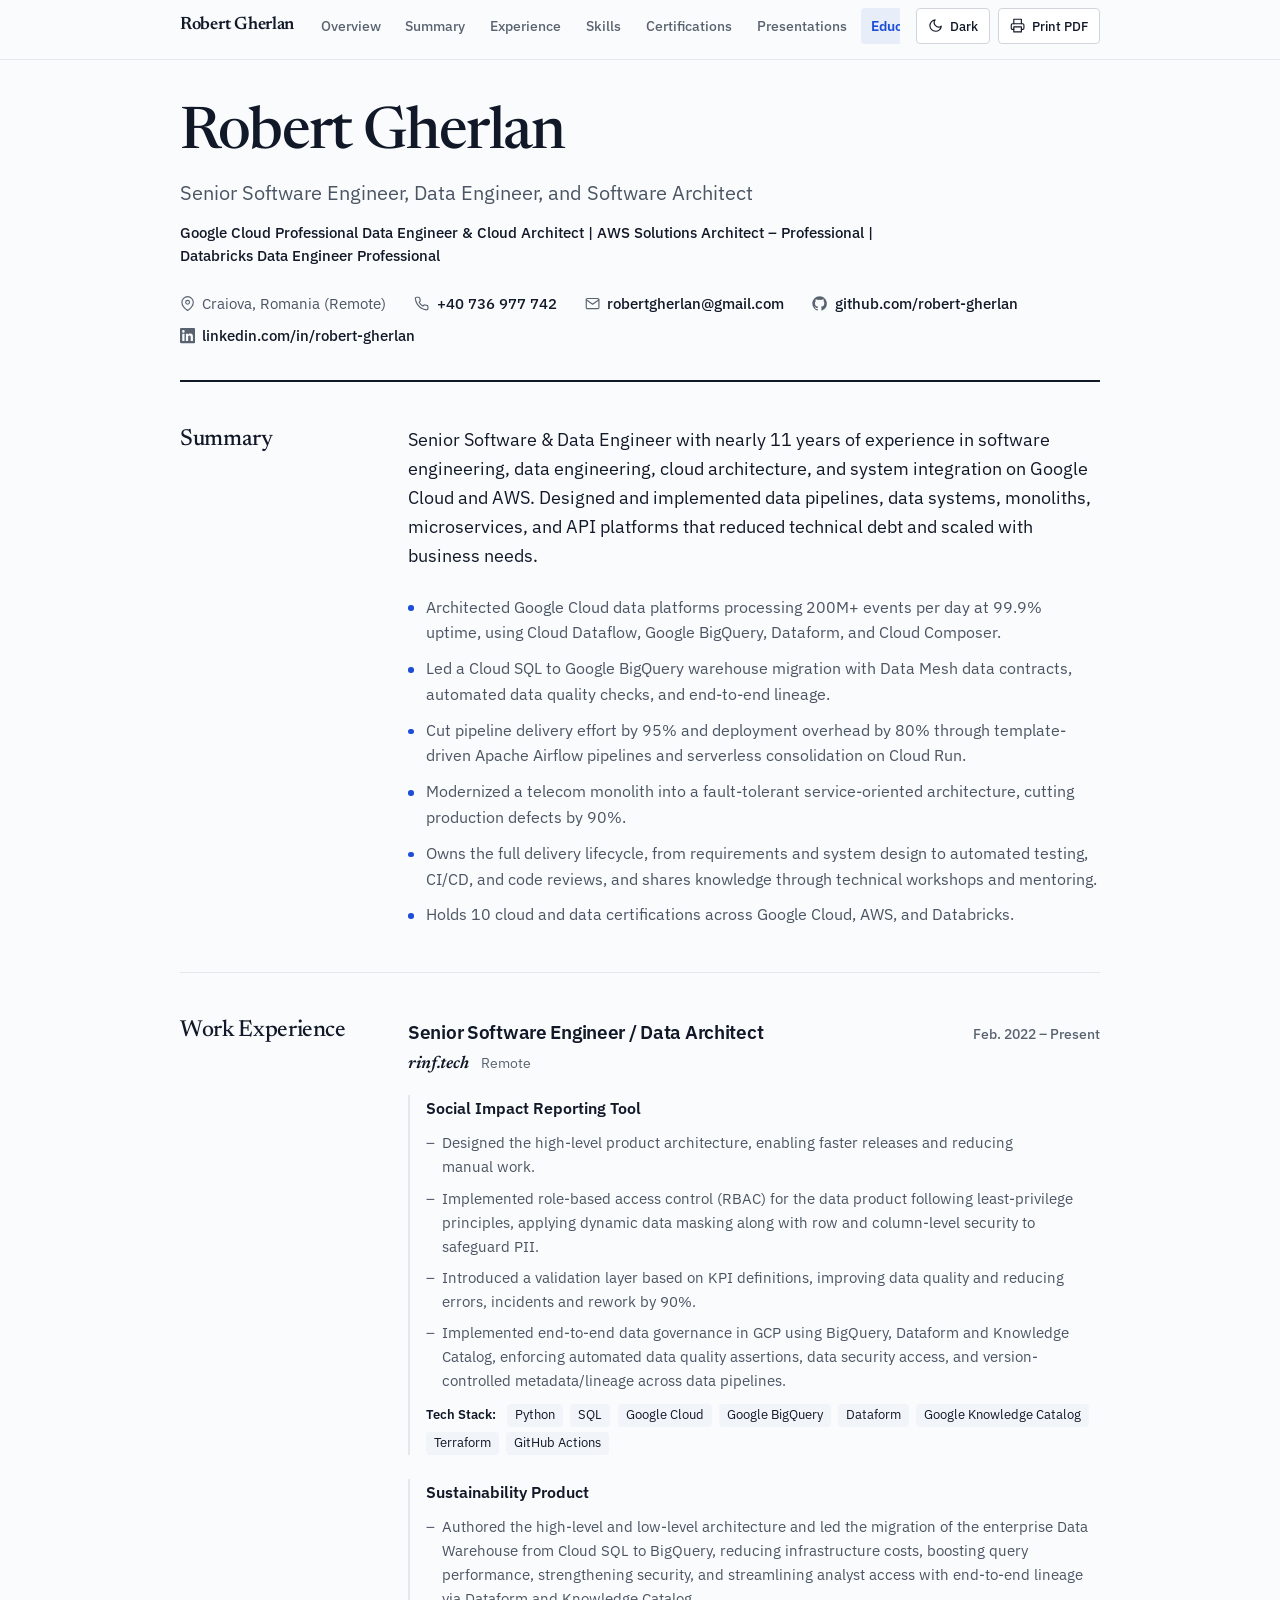
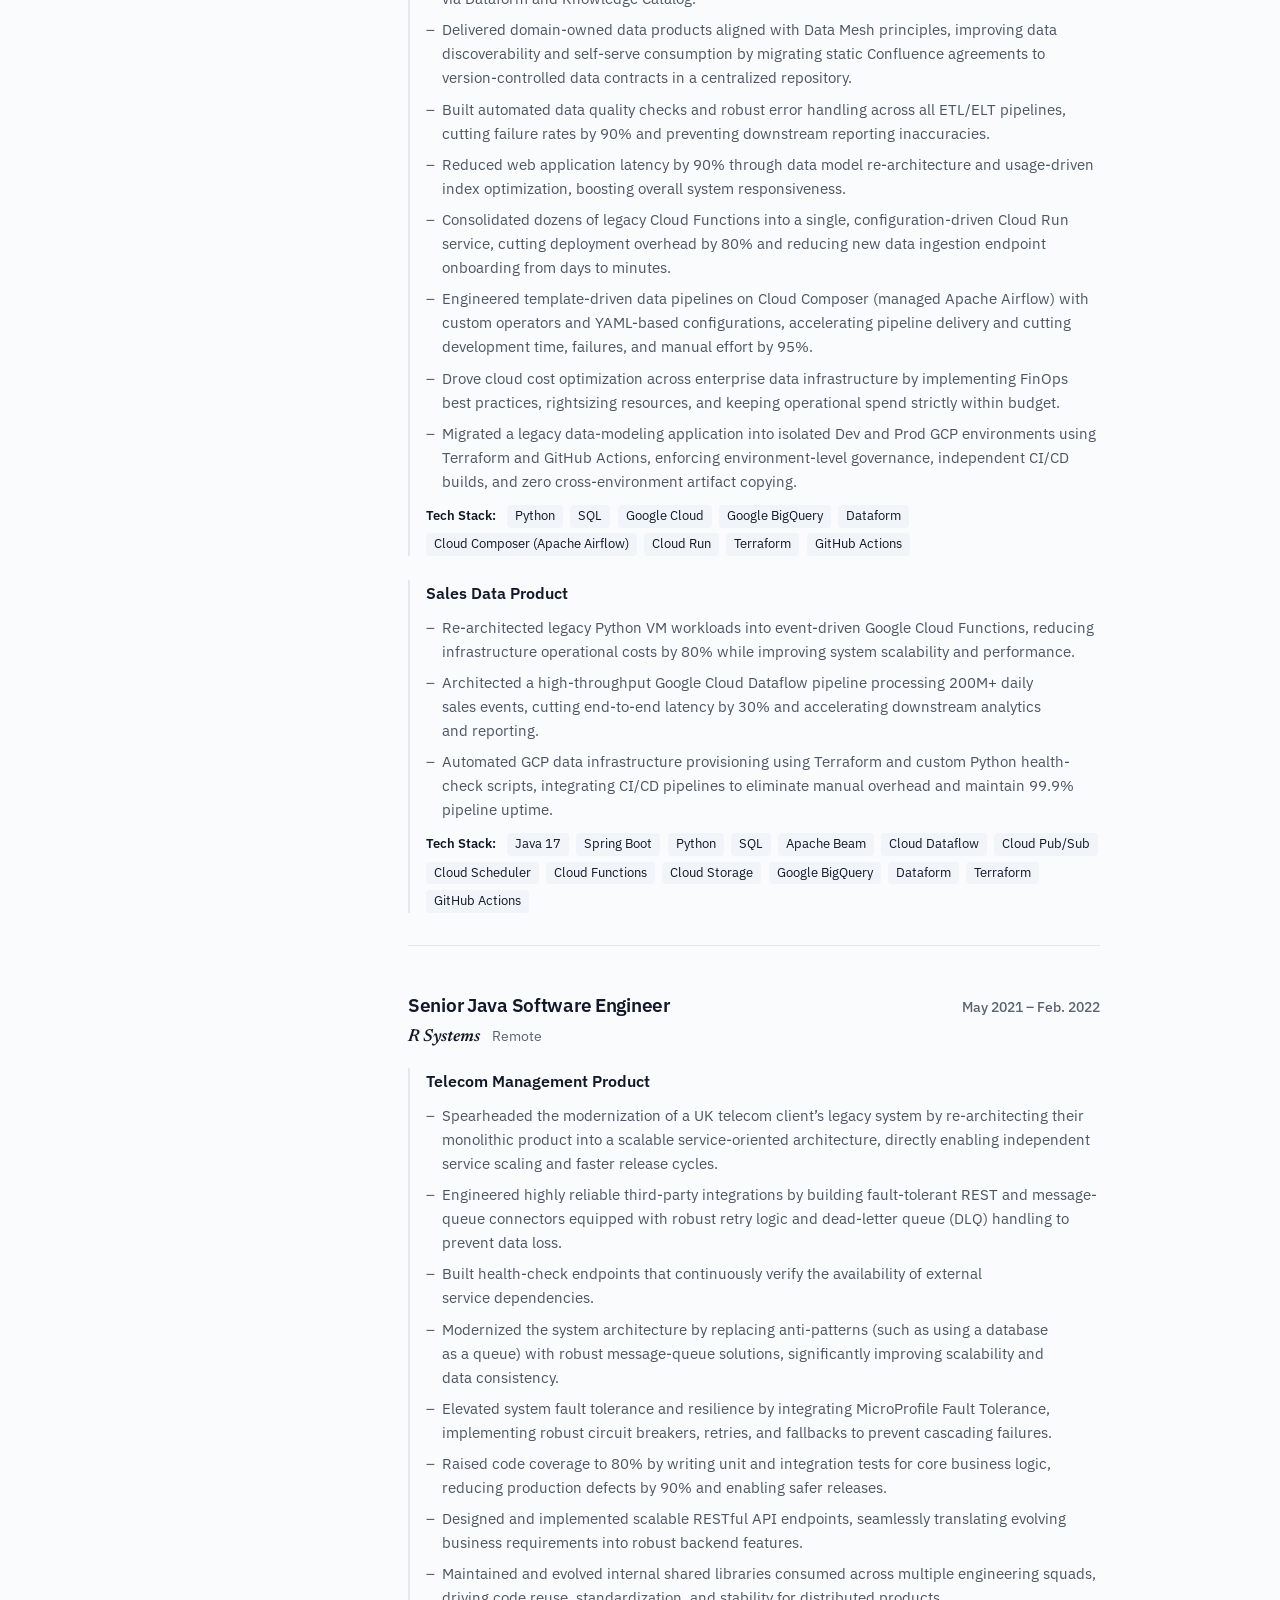
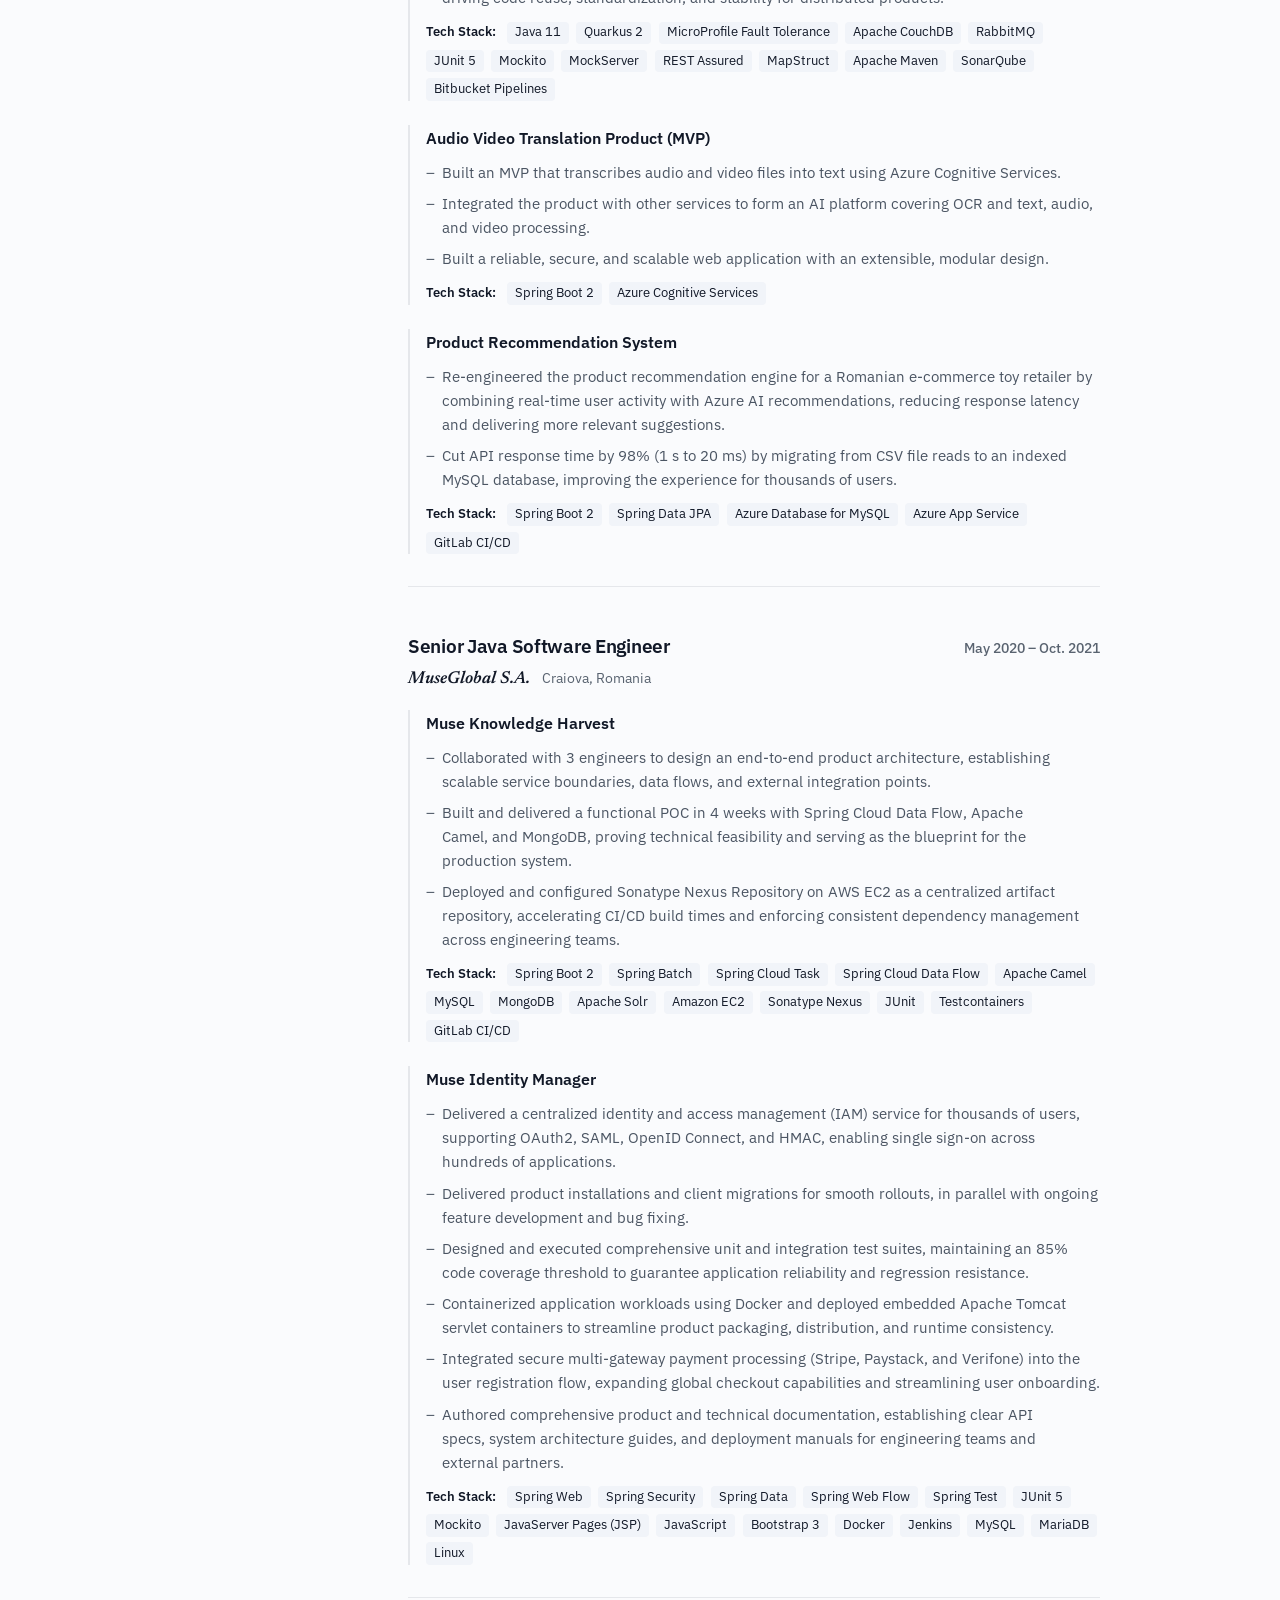
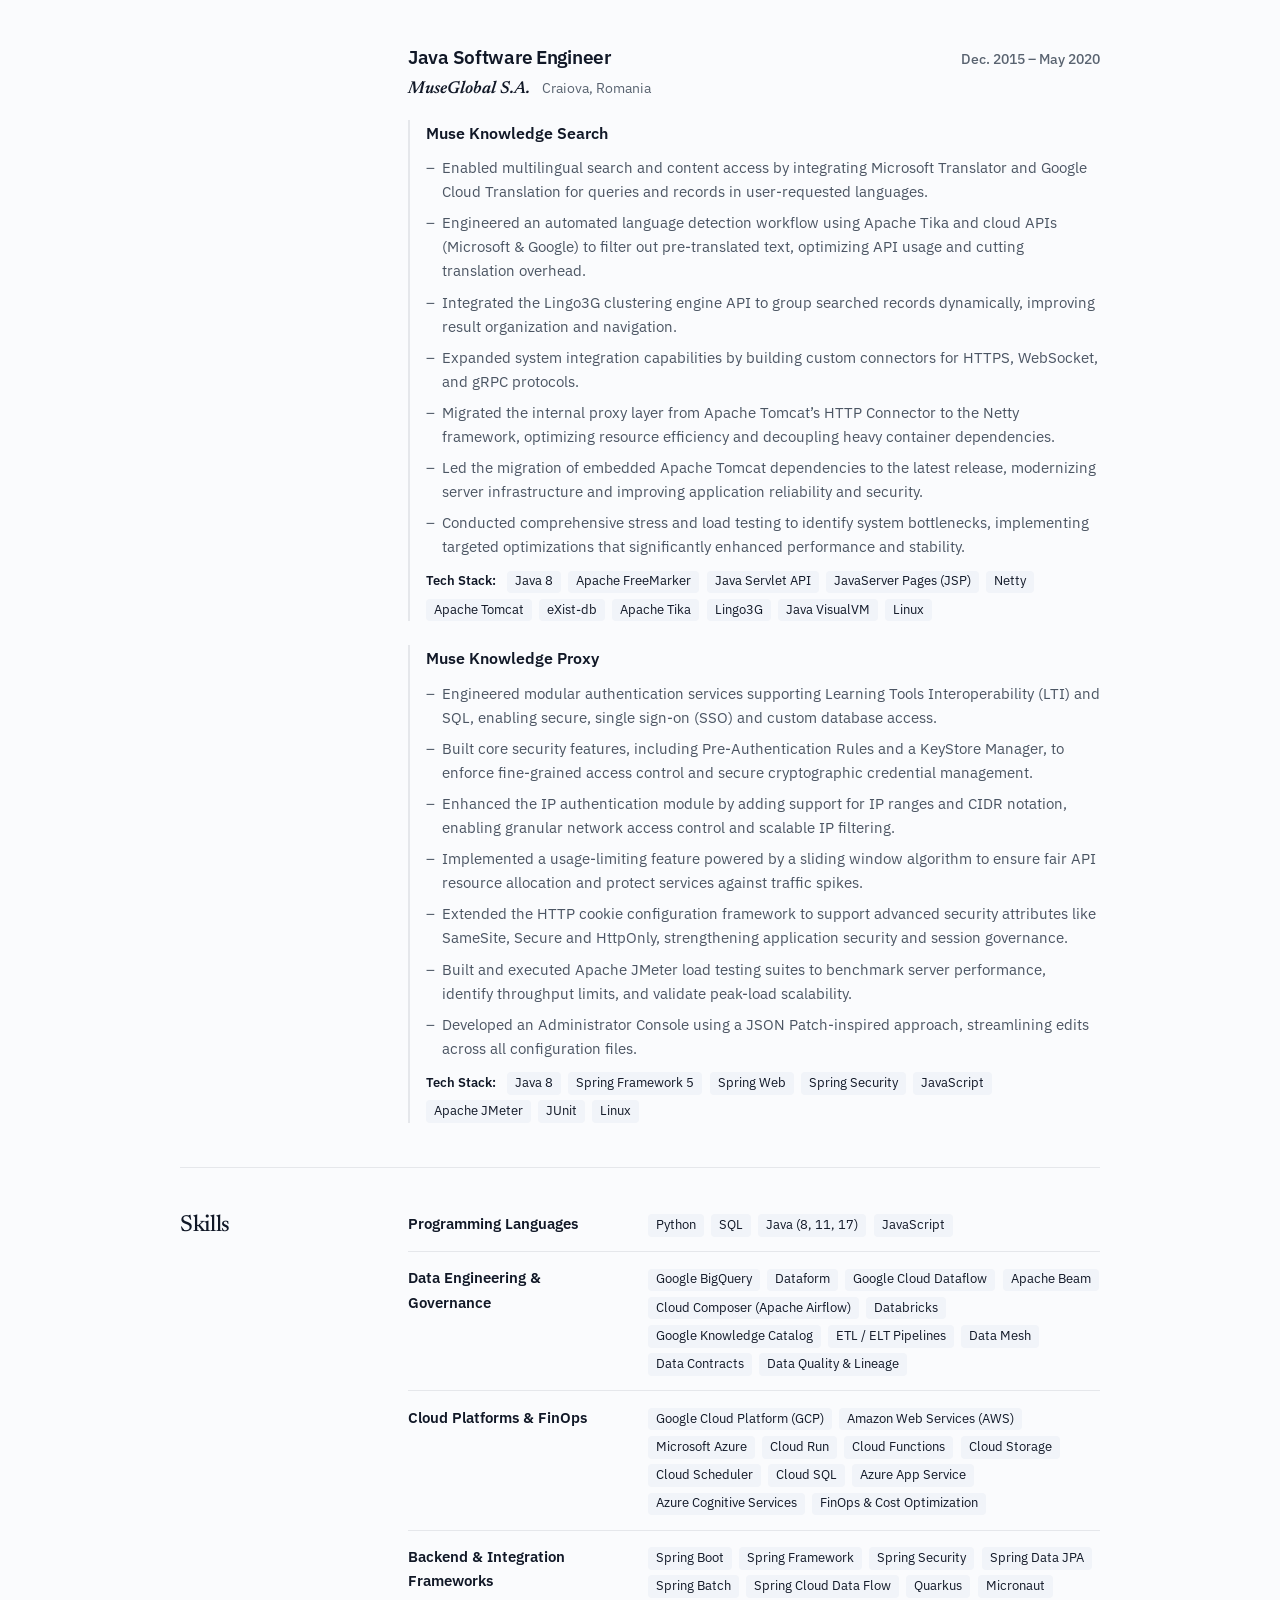
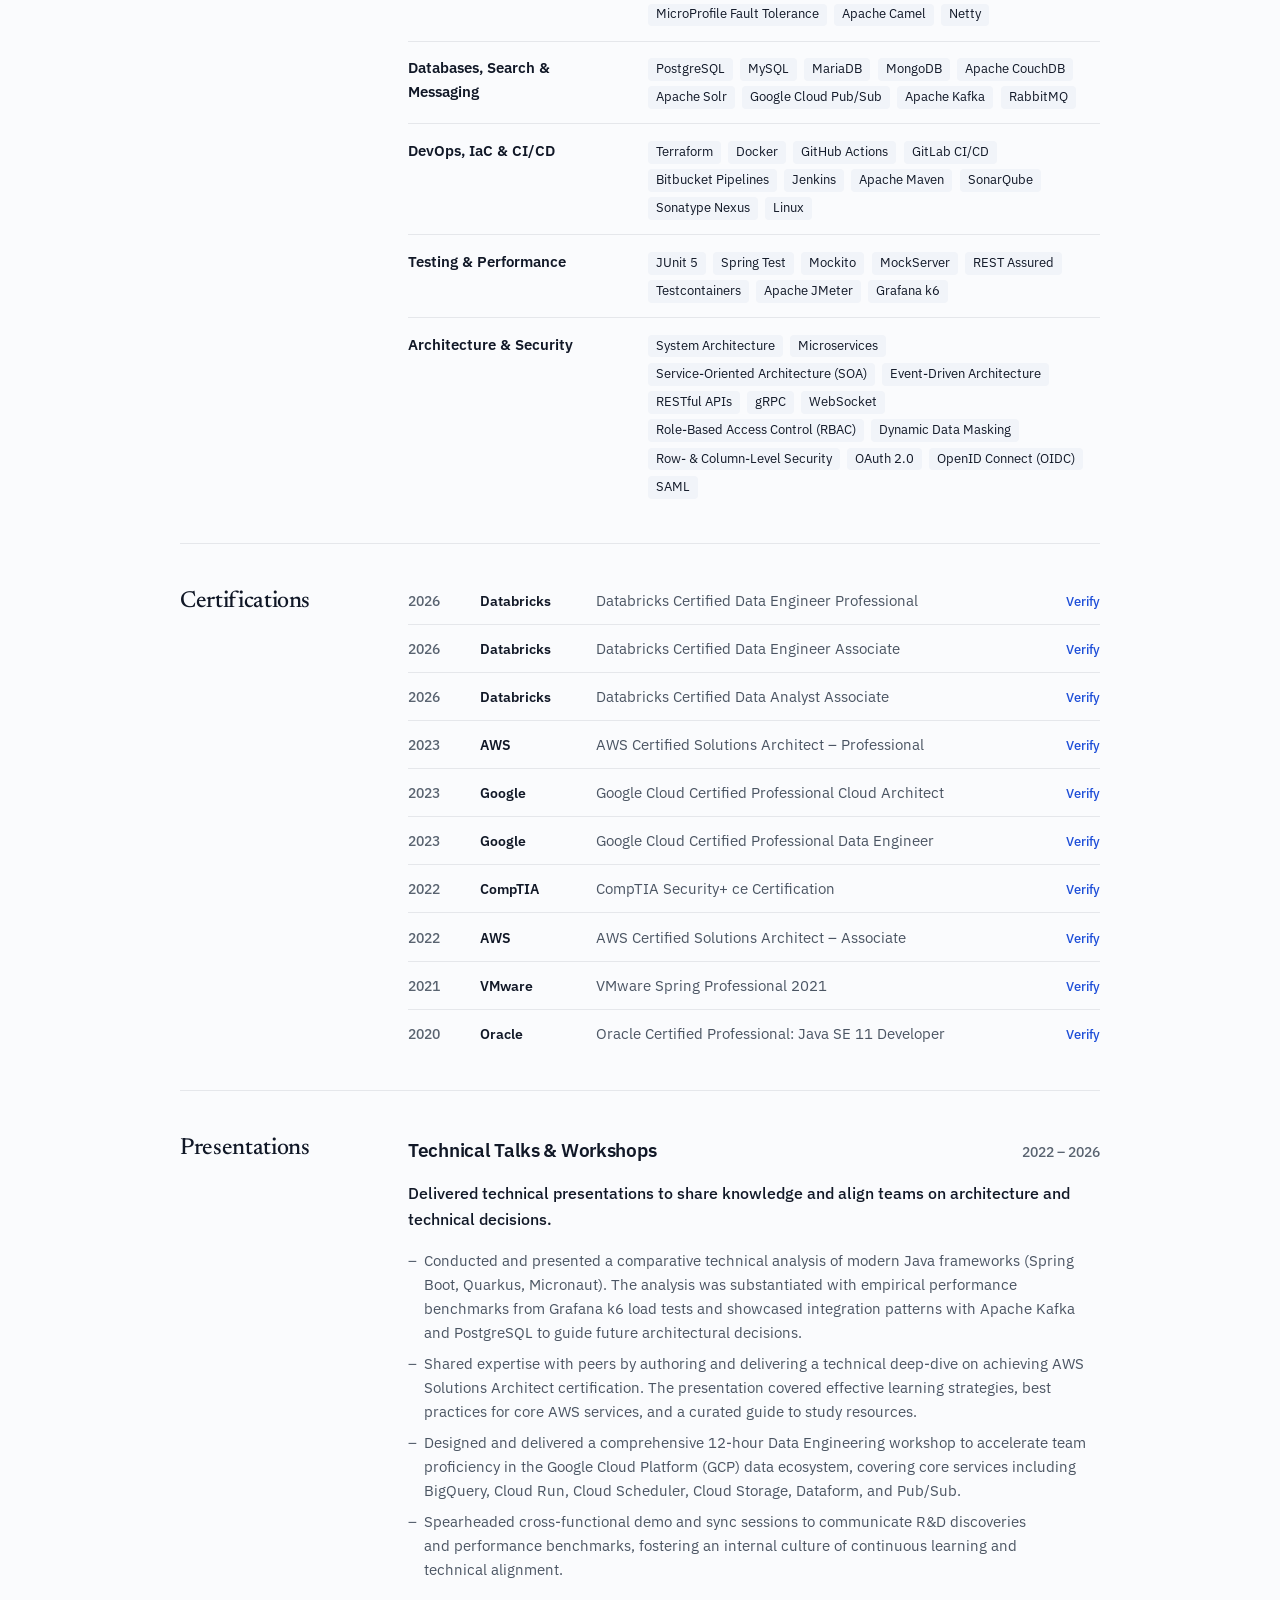
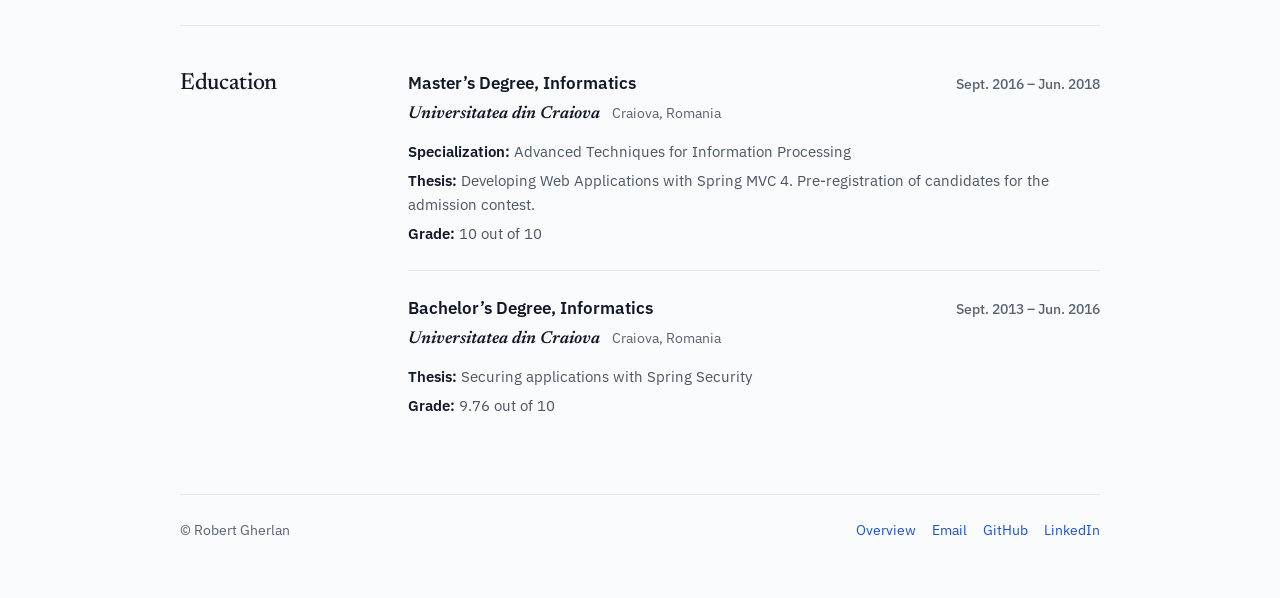
==== resume.html @ ba047307 "Improvements on the resume and added a main page." ====
<!DOCTYPE html>
<html lang="en" data-theme="light">
    <head>
        <meta charset="utf-8" />
        <meta name="viewport" content="width=device-width, initial-scale=1, viewport-fit=cover" />
        <meta
            name="description"
            content="Robert Gherlan - Senior Software Engineer, Data Engineer, and Software Architect with nearly 11 years of experience on Google Cloud Platform and AWS."
        />
        <meta name="author" content="Robert Gherlan" />
        <meta name="color-scheme" content="light dark" />
        <meta property="og:title" content="Robert Gherlan - Full Resume" />
        <meta
            property="og:description"
            content="Nearly 11 years of experience designing and building cloud-native data platforms, distributed systems, and scalable API architectures on GCP and AWS."
        />
        <meta property="og:type" content="website" />
        <title>Robert Gherlan - Resume</title>
        <link rel="icon" type="image/x-icon" href="assets/img/favicon.ico" />

        <!-- Typography: Newsreader (Editorial Display) + IBM Plex Sans (Technical Body) -->
        <link rel="preconnect" href="https://fonts.googleapis.com" />
        <link rel="preconnect" href="https://fonts.gstatic.com" crossorigin />
        <link
            href="https://fonts.googleapis.com/css2?family=IBM+Plex+Sans:ital,wght@0,400;0,500;0,600;1,400&family=Newsreader:ital,opsz,wght@0,6..72,500;0,6..72,600;1,6..72,500;1,6..72,600&display=swap"
            rel="stylesheet"
        />

        <!-- Prevent flash of incorrect theme before stylesheet paints -->
        <script>
            (function () {
                try {
                    var saved = localStorage.getItem("rg-resume-theme");
                    if (saved === "dark" || saved === "light") {
                        document.documentElement.setAttribute("data-theme", saved);
                    } else if (window.matchMedia && window.matchMedia("(prefers-color-scheme: dark)").matches) {
                        document.documentElement.setAttribute("data-theme", "dark");
                    }
                } catch (e) {}
            })();
        </script>

        <link rel="stylesheet" href="css/styles.css" />
        <script src="js/scripts.js" defer></script>
    </head>
    <body id="top">
        <a class="skip-link" href="#main-content">Skip to main content</a>

        <!-- Sticky Top Navigation -->
        <header class="site-header">
            <div class="site-header-inner">
                <a class="site-brand" href="index.html">Robert Gherlan</a>

                <nav class="site-nav" aria-label="Resume sections">
                    <a class="site-nav-link" href="index.html">Overview</a>
                    <a class="site-nav-link" href="#about" aria-current="true">Summary</a>
                    <a class="site-nav-link" href="#experience">Experience</a>
                    <a class="site-nav-link" href="#skills">Skills</a>
                    <a class="site-nav-link" href="#certifications">Certifications</a>
                    <a class="site-nav-link" href="#presentations">Presentations</a>
                    <a class="site-nav-link" href="#education">Education</a>
                </nav>

                <div class="header-controls">
                    <button
                        type="button"
                        class="control-btn theme-btn"
                        id="theme-toggle"
                        aria-pressed="false"
                        aria-label="Switch to dark theme"
                    >
                        <svg class="icon-moon" viewBox="0 0 24 24" fill="none" stroke="currentColor" stroke-width="1.8" stroke-linecap="round" stroke-linejoin="round" aria-hidden="true">
                            <path d="M21 12.79A9 9 0 1 1 11.21 3 7 7 0 0 0 21 12.79z"></path>
                        </svg>
                        <svg class="icon-sun" viewBox="0 0 24 24" fill="none" stroke="currentColor" stroke-width="1.8" stroke-linecap="round" stroke-linejoin="round" aria-hidden="true">
                            <circle cx="12" cy="12" r="5"></circle>
                            <line x1="12" y1="1" x2="12" y2="3"></line>
                            <line x1="12" y1="21" x2="12" y2="23"></line>
                            <line x1="4.22" y1="4.22" x2="5.64" y2="5.64"></line>
                            <line x1="18.36" y1="18.36" x2="19.78" y2="19.78"></line>
                            <line x1="1" y1="12" x2="3" y2="12"></line>
                            <line x1="21" y1="12" x2="23" y2="12"></line>
                            <line x1="4.22" y1="19.78" x2="5.64" y2="18.36"></line>
                            <line x1="18.36" y1="5.64" x2="19.78" y2="4.22"></line>
                        </svg>
                        <span class="control-label">Dark</span>
                    </button>

                    <button
                        type="button"
                        class="control-btn"
                        id="print-resume"
                        aria-label="Print or save resume as PDF"
                    >
                        <svg viewBox="0 0 24 24" fill="none" stroke="currentColor" stroke-width="1.8" stroke-linecap="round" stroke-linejoin="round" aria-hidden="true">
                            <polyline points="6 9 6 2 18 2 18 9"></polyline>
                            <path d="M6 18H4a2 2 0 0 1-2-2v-5a2 2 0 0 1 2-2h16a2 2 0 0 1 2 2v5a2 2 0 0 1-2 2h-2"></path>
                            <rect x="6" y="14" width="12" height="8"></rect>
                        </svg>
                        <span class="control-label">Print PDF</span>
                    </button>
                </div>
            </div>
        </header>

        <main class="resume-document" id="main-content">
            <!-- Masthead -->
            <header class="masthead">
                <h1 class="masthead-name">Robert Gherlan</h1>
                <p class="masthead-role">Senior Software Engineer, Data Engineer, and Software Architect</p>
                <p class="masthead-credentials">
                    Google Cloud Professional Data Engineer &amp; Cloud Architect | AWS Solutions Architect &ndash; Professional |
                    Databricks Data Engineer Professional
                </p>

                <ul class="contact-list" aria-label="Contact information">
                    <li class="contact-item">
                        <svg viewBox="0 0 24 24" fill="none" stroke="currentColor" stroke-width="1.8" stroke-linecap="round" stroke-linejoin="round" aria-hidden="true">
                            <path d="M21 10c0 7-9 13-9 13s-9-6-9-13a9 9 0 0 1 18 0z"></path>
                            <circle cx="12" cy="10" r="3"></circle>
                        </svg>
                        <span>Craiova, Romania (Remote)</span>
                    </li>
                    <li class="contact-item tabular">
                        <svg viewBox="0 0 24 24" fill="none" stroke="currentColor" stroke-width="1.8" stroke-linecap="round" stroke-linejoin="round" aria-hidden="true">
                            <path d="M22 16.92v3a2 2 0 0 1-2.18 2 19.79 19.79 0 0 1-8.63-3.07 19.5 19.5 0 0 1-6-6 19.79 19.79 0 0 1-3.07-8.67A2 2 0 0 1 4.11 2h3a2 2 0 0 1 2 1.72 12.84 12.84 0 0 0 .7 2.81 2 2 0 0 1-.45 2.11L8.09 9.91a16 16 0 0 0 6 6l1.27-1.27a2 2 0 0 1 2.11-.45 12.84 12.84 0 0 0 2.81.7A2 2 0 0 1 22 16.92z"></path>
                        </svg>
                        <a href="tel:+40736977742">+40 736 977 742</a>
                    </li>
                    <li class="contact-item">
                        <svg viewBox="0 0 24 24" fill="none" stroke="currentColor" stroke-width="1.8" stroke-linecap="round" stroke-linejoin="round" aria-hidden="true">
                            <path d="M4 4h16c1.1 0 2 .9 2 2v12c0 1.1-.9 2-2 2H4c-1.1 0-2-.9-2-2V6c0-1.1.9-2 2-2z"></path>
                            <polyline points="22,6 12,13 2,6"></polyline>
                        </svg>
                        <a href="mailto:robertgherlan@gmail.com">robertgherlan@gmail.com</a>
                    </li>
                    <li class="contact-item">
                        <svg viewBox="0 0 24 24" fill="currentColor" aria-hidden="true">
                            <path d="M12 .5C5.65.5.5 5.65.5 12c0 5.09 3.29 9.4 7.86 10.92.58.1.79-.25.79-.56 0-.28-.01-1.02-.02-2-3.2.7-3.88-1.54-3.88-1.54-.52-1.33-1.28-1.68-1.28-1.68-1.05-.71.08-.7.08-.7 1.16.08 1.77 1.19 1.77 1.19 1.03 1.76 2.7 1.25 3.36.96.1-.75.4-1.25.73-1.54-2.55-.29-5.24-1.28-5.24-5.68 0-1.26.45-2.28 1.19-3.09-.12-.29-.52-1.46.11-3.05 0 0 .97-.31 3.18 1.18a11.07 11.07 0 0 1 5.8 0c2.2-1.49 3.17-1.18 3.17-1.18.63 1.59.23 2.76.12 3.05.74.81 1.18 1.83 1.18 3.09 0 4.41-2.69 5.38-5.26 5.67.41.36.78 1.06.78 2.14 0 1.55-.01 2.79-.01 3.17 0 .31.21.67.8.56A11.51 11.51 0 0 0 23.5 12C23.5 5.65 18.35.5 12 .5z"></path>
                        </svg>
                        <a href="https://github.com/robert-gherlan" target="_blank" rel="noopener noreferrer">github.com/robert-gherlan</a>
                    </li>
                    <li class="contact-item">
                        <svg viewBox="0 0 24 24" fill="currentColor" aria-hidden="true">
                            <path d="M20.45 20.45h-3.56v-5.57c0-1.33-.03-3.04-1.85-3.04-1.85 0-2.14 1.45-2.14 2.94v5.67H9.34V9h3.41v1.56h.05c.48-.9 1.64-1.85 3.37-1.85 3.6 0 4.27 2.37 4.27 5.46v6.28zM5.34 7.43a2.06 2.06 0 1 1 0-4.12 2.06 2.06 0 0 1 0 4.12zM7.12 20.45H3.56V9h3.56v11.45zM22.23 0H1.77C.79 0 0 .77 0 1.72v20.56C0 23.23.79 24 1.77 24h20.46c.98 0 1.77-.77 1.77-1.72V1.72C24 .77 23.21 0 22.23 0z"></path>
                        </svg>
                        <a href="https://www.linkedin.com/in/robert-gherlan" target="_blank" rel="noopener noreferrer">linkedin.com/in/robert-gherlan</a>
                    </li>
                </ul>
            </header>

            <!-- Summary -->
            <section class="resume-section" id="about" aria-labelledby="heading-about">
                <div class="section-heading-col">
                    <h2 class="section-heading" id="heading-about">Summary</h2>
                </div>

                <div class="section-content-col">
                    <p class="summary-lead">
                        Senior Software &amp; Data Engineer with nearly 11&nbsp;years of experience in software engineering, data engineering,
                        cloud architecture, and system integration on Google Cloud and AWS. Designed and implemented data pipelines,
                        data systems, monoliths, microservices, and API platforms that reduced technical debt and scaled with business needs.
                    </p>

                    <ul class="editorial-list">
                        <li>
                            Architected Google Cloud data platforms processing 200M+&nbsp;events per day at 99.9% uptime, using
                            Cloud Dataflow, Google BigQuery, Dataform, and Cloud Composer.
                        </li>
                        <li>
                            Led a Cloud SQL to Google BigQuery warehouse migration with Data Mesh data contracts, automated data quality
                            checks, and end-to-end lineage.
                        </li>
                        <li>
                            Cut pipeline delivery effort by 95% and deployment overhead by 80% through template-driven Apache Airflow
                            pipelines and serverless consolidation on Cloud Run.
                        </li>
                        <li>
                            Modernized a telecom monolith into a fault-tolerant service-oriented architecture, cutting production
                            defects by 90%.
                        </li>
                        <li>
                            Owns the full delivery lifecycle, from requirements and system design to automated testing, CI/CD, and
                            code reviews, and shares knowledge through technical workshops and mentoring.
                        </li>
                        <li>
                            Holds 10 cloud and data certifications across Google Cloud, AWS, and Databricks.
                        </li>
                    </ul>
                </div>
            </section>

            <!-- Work Experience -->
            <section class="resume-section" id="experience" aria-labelledby="heading-experience">
                <div class="section-heading-col">
                    <h2 class="section-heading" id="heading-experience">Work Experience</h2>
                </div>

                <div class="section-content-col">
                    <div class="experience-list">
                        <!-- rinf.tech -->
                        <article class="role-entry">
                            <div class="role-header">
                                <div>
                                    <h3 class="role-title">Senior Software Engineer / Data Architect</h3>
                                    <div class="role-org">
                                        <span class="role-company">rinf.tech</span>
                                        <span class="role-location">Remote</span>
                                    </div>
                                </div>
                                <div class="role-dates">Feb. 2022 &ndash; Present</div>
                            </div>

                            <div class="project-group">
                                <div class="project-item">
                                    <h4 class="project-title">Social Impact Reporting Tool</h4>
                                    <ul class="project-bullets">
                                        <li>Designed the high-level product architecture, enabling faster releases and reducing manual work.</li>
                                        <li>
                                            Implemented role-based access control (RBAC) for the data product following least-privilege principles,
                                            applying dynamic data masking along with row and column-level security to safeguard PII.
                                        </li>
                                        <li>
                                            Introduced a validation layer based on KPI definitions, improving data quality and reducing errors,
                                            incidents and rework by 90%.
                                        </li>
                                        <li>
                                            Implemented end-to-end data governance in GCP using BigQuery, Dataform and Knowledge Catalog,
                                            enforcing automated data quality assertions, data security access, and version-controlled
                                            metadata/lineage across data pipelines.
                                        </li>
                                    </ul>
                                    <div class="tech-line">
                                        <span class="tech-line-label">Tech Stack:</span>
                                        <span class="tech-tag">Python</span>
                                        <span class="tech-tag">SQL</span>
                                        <span class="tech-tag">Google Cloud</span>
                                        <span class="tech-tag">Google BigQuery</span>
                                        <span class="tech-tag">Dataform</span>
                                        <span class="tech-tag">Google Knowledge Catalog</span>
                                        <span class="tech-tag">Terraform</span>
                                        <span class="tech-tag">GitHub Actions</span>
                                    </div>
                                </div>

                                <div class="project-item">
                                    <h4 class="project-title">Sustainability Product</h4>
                                    <ul class="project-bullets">
                                        <li>
                                            Authored the high-level and low-level architecture and led the migration of the enterprise Data
                                            Warehouse from Cloud SQL to BigQuery, reducing infrastructure costs, boosting query performance,
                                            strengthening security, and streamlining analyst access with end-to-end lineage via Dataform and
                                            Knowledge Catalog.
                                        </li>
                                        <li>
                                            Delivered domain-owned data products aligned with Data Mesh principles, improving data discoverability
                                            and self-serve consumption by migrating static Confluence agreements to version-controlled data
                                            contracts in a centralized repository.
                                        </li>
                                        <li>
                                            Built automated data quality checks and robust error handling across all ETL/ELT pipelines, cutting
                                            failure rates by 90% and preventing downstream reporting inaccuracies.
                                        </li>
                                        <li>
                                            Reduced web application latency by 90% through data model re-architecture and usage-driven index
                                            optimization, boosting overall system responsiveness.
                                        </li>
                                        <li>
                                            Consolidated dozens of legacy Cloud Functions into a single, configuration-driven Cloud Run service,
                                            cutting deployment overhead by 80% and reducing new data ingestion endpoint onboarding from days to
                                            minutes.
                                        </li>
                                        <li>
                                            Engineered template-driven data pipelines on Cloud Composer (managed Apache Airflow) with custom
                                            operators and YAML-based configurations, accelerating pipeline delivery and cutting development time,
                                            failures, and manual effort by 95%.
                                        </li>
                                        <li>
                                            Drove cloud cost optimization across enterprise data infrastructure by implementing FinOps best
                                            practices, rightsizing resources, and keeping operational spend strictly within budget.
                                        </li>
                                        <li>
                                            Migrated a legacy data-modeling application into isolated Dev and Prod GCP environments using
                                            Terraform and GitHub Actions, enforcing environment-level governance, independent CI/CD builds, and
                                            zero cross-environment artifact copying.
                                        </li>
                                    </ul>
                                    <div class="tech-line">
                                        <span class="tech-line-label">Tech Stack:</span>
                                        <span class="tech-tag">Python</span>
                                        <span class="tech-tag">SQL</span>
                                        <span class="tech-tag">Google Cloud</span>
                                        <span class="tech-tag">Google BigQuery</span>
                                        <span class="tech-tag">Dataform</span>
                                        <span class="tech-tag">Cloud Composer (Apache Airflow)</span>
                                        <span class="tech-tag">Cloud Run</span>
                                        <span class="tech-tag">Terraform</span>
                                        <span class="tech-tag">GitHub Actions</span>
                                    </div>
                                </div>

                                <div class="project-item">
                                    <h4 class="project-title">Sales Data Product</h4>
                                    <ul class="project-bullets">
                                        <li>
                                            Re-architected legacy Python VM workloads into event-driven Google Cloud Functions, reducing
                                            infrastructure operational costs by 80% while improving system scalability and performance.
                                        </li>
                                        <li>
                                            Architected a high-throughput Google Cloud Dataflow pipeline processing 200M+ daily sales events,
                                            cutting end-to-end latency by 30% and accelerating downstream analytics and reporting.
                                        </li>
                                        <li>
                                            Automated GCP data infrastructure provisioning using Terraform and custom Python health-check scripts,
                                            integrating CI/CD pipelines to eliminate manual overhead and maintain 99.9% pipeline uptime.
                                        </li>
                                    </ul>
                                    <div class="tech-line">
                                        <span class="tech-line-label">Tech Stack:</span>
                                        <span class="tech-tag">Java&nbsp;17</span>
                                        <span class="tech-tag">Spring Boot</span>
                                        <span class="tech-tag">Python</span>
                                        <span class="tech-tag">SQL</span>
                                        <span class="tech-tag">Apache Beam</span>
                                        <span class="tech-tag">Cloud Dataflow</span>
                                        <span class="tech-tag">Cloud Pub/Sub</span>
                                        <span class="tech-tag">Cloud Scheduler</span>
                                        <span class="tech-tag">Cloud Functions</span>
                                        <span class="tech-tag">Cloud Storage</span>
                                        <span class="tech-tag">Google BigQuery</span>
                                        <span class="tech-tag">Dataform</span>
                                        <span class="tech-tag">Terraform</span>
                                        <span class="tech-tag">GitHub Actions</span>
                                    </div>
                                </div>
                            </div>
                        </article>

                        <!-- R Systems -->
                        <article class="role-entry">
                            <div class="role-header">
                                <div>
                                    <h3 class="role-title">Senior Java Software Engineer</h3>
                                    <div class="role-org">
                                        <span class="role-company">R Systems</span>
                                        <span class="role-location">Remote</span>
                                    </div>
                                </div>
                                <div class="role-dates">May 2021 &ndash; Feb. 2022</div>
                            </div>

                            <div class="project-group">
                                <div class="project-item">
                                    <h4 class="project-title">Telecom Management Product</h4>
                                    <ul class="project-bullets">
                                        <li>
                                            Spearheaded the modernization of a UK telecom client&rsquo;s legacy system by re-architecting their
                                            monolithic product into a scalable service-oriented architecture, directly enabling independent
                                            service scaling and faster release cycles.
                                        </li>
                                        <li>
                                            Engineered highly reliable third-party integrations by building fault-tolerant REST and message-queue
                                            connectors equipped with robust retry logic and dead-letter queue (DLQ) handling to prevent data loss.
                                        </li>
                                        <li>Built health-check endpoints that continuously verify the availability of external service dependencies.</li>
                                        <li>
                                            Modernized the system architecture by replacing anti-patterns (such as using a database as a queue)
                                            with robust message-queue solutions, significantly improving scalability and data consistency.
                                        </li>
                                        <li>
                                            Elevated system fault tolerance and resilience by integrating MicroProfile Fault Tolerance,
                                            implementing robust circuit breakers, retries, and fallbacks to prevent cascading failures.
                                        </li>
                                        <li>
                                            Raised code coverage to 80% by writing unit and integration tests for core business logic, reducing
                                            production defects by 90% and enabling safer releases.
                                        </li>
                                        <li>
                                            Designed and implemented scalable RESTful API endpoints, seamlessly translating evolving business
                                            requirements into robust backend features.
                                        </li>
                                        <li>
                                            Maintained and evolved internal shared libraries consumed across multiple engineering squads, driving
                                            code reuse, standardization, and stability for distributed products.
                                        </li>
                                    </ul>
                                    <div class="tech-line">
                                        <span class="tech-line-label">Tech Stack:</span>
                                        <span class="tech-tag">Java&nbsp;11</span>
                                        <span class="tech-tag">Quarkus&nbsp;2</span>
                                        <span class="tech-tag">MicroProfile Fault Tolerance</span>
                                        <span class="tech-tag">Apache CouchDB</span>
                                        <span class="tech-tag">RabbitMQ</span>
                                        <span class="tech-tag">JUnit&nbsp;5</span>
                                        <span class="tech-tag">Mockito</span>
                                        <span class="tech-tag">MockServer</span>
                                        <span class="tech-tag">REST Assured</span>
                                        <span class="tech-tag">MapStruct</span>
                                        <span class="tech-tag">Apache Maven</span>
                                        <span class="tech-tag">SonarQube</span>
                                        <span class="tech-tag">Bitbucket Pipelines</span>
                                    </div>
                                </div>

                                <div class="project-item">
                                    <h4 class="project-title">Audio Video Translation Product (MVP)</h4>
                                    <ul class="project-bullets">
                                        <li>Built an MVP that transcribes audio and video files into text using Azure Cognitive Services.</li>
                                        <li>
                                            Integrated the product with other services to form an AI platform covering OCR and text, audio, and
                                            video processing.
                                        </li>
                                        <li>Built a reliable, secure, and scalable web application with an extensible, modular design.</li>
                                    </ul>
                                    <div class="tech-line">
                                        <span class="tech-line-label">Tech Stack:</span>
                                        <span class="tech-tag">Spring Boot&nbsp;2</span>
                                        <span class="tech-tag">Azure Cognitive Services</span>
                                    </div>
                                </div>

                                <div class="project-item">
                                    <h4 class="project-title">Product Recommendation System</h4>
                                    <ul class="project-bullets">
                                        <li>
                                            Re-engineered the product recommendation engine for a Romanian e-commerce toy retailer by combining
                                            real-time user activity with Azure AI recommendations, reducing response latency and delivering more
                                            relevant suggestions.
                                        </li>
                                        <li>
                                            Cut API response time by 98% (1&nbsp;s to 20&nbsp;ms) by migrating from CSV file reads to an indexed
                                            MySQL database, improving the experience for thousands of users.
                                        </li>
                                    </ul>
                                    <div class="tech-line">
                                        <span class="tech-line-label">Tech Stack:</span>
                                        <span class="tech-tag">Spring Boot&nbsp;2</span>
                                        <span class="tech-tag">Spring Data JPA</span>
                                        <span class="tech-tag">Azure Database for MySQL</span>
                                        <span class="tech-tag">Azure App Service</span>
                                        <span class="tech-tag">GitLab CI/CD</span>
                                    </div>
                                </div>
                            </div>
                        </article>

                        <!-- MuseGlobal S.A - Senior -->
                        <article class="role-entry">
                            <div class="role-header">
                                <div>
                                    <h3 class="role-title">Senior Java Software Engineer</h3>
                                    <div class="role-org">
                                        <span class="role-company">MuseGlobal S.A.</span>
                                        <span class="role-location">Craiova, Romania</span>
                                    </div>
                                </div>
                                <div class="role-dates">May 2020 &ndash; Oct. 2021</div>
                            </div>

                            <div class="project-group">
                                <div class="project-item">
                                    <h4 class="project-title">Muse Knowledge Harvest</h4>
                                    <ul class="project-bullets">
                                        <li>
                                            Collaborated with 3&nbsp;engineers to design an end-to-end product architecture, establishing scalable
                                            service boundaries, data flows, and external integration points.
                                        </li>
                                        <li>
                                            Built and delivered a functional POC in 4&nbsp;weeks with Spring Cloud Data Flow, Apache Camel, and
                                            MongoDB, proving technical feasibility and serving as the blueprint for the production system.
                                        </li>
                                        <li>
                                            Deployed and configured Sonatype Nexus Repository on AWS EC2 as a centralized artifact repository,
                                            accelerating CI/CD build times and enforcing consistent dependency management across engineering teams.
                                        </li>
                                    </ul>
                                    <div class="tech-line">
                                        <span class="tech-line-label">Tech Stack:</span>
                                        <span class="tech-tag">Spring Boot&nbsp;2</span>
                                        <span class="tech-tag">Spring Batch</span>
                                        <span class="tech-tag">Spring Cloud Task</span>
                                        <span class="tech-tag">Spring Cloud Data Flow</span>
                                        <span class="tech-tag">Apache Camel</span>
                                        <span class="tech-tag">MySQL</span>
                                        <span class="tech-tag">MongoDB</span>
                                        <span class="tech-tag">Apache Solr</span>
                                        <span class="tech-tag">Amazon EC2</span>
                                        <span class="tech-tag">Sonatype Nexus</span>
                                        <span class="tech-tag">JUnit</span>
                                        <span class="tech-tag">Testcontainers</span>
                                        <span class="tech-tag">GitLab CI/CD</span>
                                    </div>
                                </div>

                                <div class="project-item">
                                    <h4 class="project-title">Muse Identity Manager</h4>
                                    <ul class="project-bullets">
                                        <li>
                                            Delivered a centralized identity and access management (IAM) service for thousands of users, supporting
                                            OAuth2, SAML, OpenID Connect, and HMAC, enabling single sign-on across hundreds of applications.
                                        </li>
                                        <li>
                                            Delivered product installations and client migrations for smooth rollouts, in parallel with ongoing
                                            feature development and bug fixing.
                                        </li>
                                        <li>
                                            Designed and executed comprehensive unit and integration test suites, maintaining an 85% code coverage
                                            threshold to guarantee application reliability and regression resistance.
                                        </li>
                                        <li>
                                            Containerized application workloads using Docker and deployed embedded Apache Tomcat servlet containers
                                            to streamline product packaging, distribution, and runtime consistency.
                                        </li>
                                        <li>
                                            Integrated secure multi-gateway payment processing (Stripe, Paystack, and Verifone) into the user
                                            registration flow, expanding global checkout capabilities and streamlining user onboarding.
                                        </li>
                                        <li>
                                            Authored comprehensive product and technical documentation, establishing clear API specs, system
                                            architecture guides, and deployment manuals for engineering teams and external partners.
                                        </li>
                                    </ul>
                                    <div class="tech-line">
                                        <span class="tech-line-label">Tech Stack:</span>
                                        <span class="tech-tag">Spring Web</span>
                                        <span class="tech-tag">Spring Security</span>
                                        <span class="tech-tag">Spring Data</span>
                                        <span class="tech-tag">Spring Web Flow</span>
                                        <span class="tech-tag">Spring Test</span>
                                        <span class="tech-tag">JUnit&nbsp;5</span>
                                        <span class="tech-tag">Mockito</span>
                                        <span class="tech-tag">JavaServer Pages (JSP)</span>
                                        <span class="tech-tag">JavaScript</span>
                                        <span class="tech-tag">Bootstrap&nbsp;3</span>
                                        <span class="tech-tag">Docker</span>
                                        <span class="tech-tag">Jenkins</span>
                                        <span class="tech-tag">MySQL</span>
                                        <span class="tech-tag">MariaDB</span>
                                        <span class="tech-tag">Linux</span>
                                    </div>
                                </div>
                            </div>
                        </article>

                        <!-- MuseGlobal S.A - Java Software Engineer -->
                        <article class="role-entry">
                            <div class="role-header">
                                <div>
                                    <h3 class="role-title">Java Software Engineer</h3>
                                    <div class="role-org">
                                        <span class="role-company">MuseGlobal S.A.</span>
                                        <span class="role-location">Craiova, Romania</span>
                                    </div>
                                </div>
                                <div class="role-dates">Dec. 2015 &ndash; May 2020</div>
                            </div>

                            <div class="project-group">
                                <div class="project-item">
                                    <h4 class="project-title">Muse Knowledge Search</h4>
                                    <ul class="project-bullets">
                                        <li>
                                            Enabled multilingual search and content access by integrating Microsoft Translator and Google Cloud
                                            Translation for queries and records in user-requested languages.
                                        </li>
                                        <li>
                                            Engineered an automated language detection workflow using Apache Tika and cloud APIs (Microsoft &amp;
                                            Google) to filter out pre-translated text, optimizing API usage and cutting translation overhead.
                                        </li>
                                        <li>
                                            Integrated the Lingo3G clustering engine API to group searched records dynamically, improving result
                                            organization and navigation.
                                        </li>
                                        <li>
                                            Expanded system integration capabilities by building custom connectors for HTTPS, WebSocket, and gRPC
                                            protocols.
                                        </li>
                                        <li>
                                            Migrated the internal proxy layer from Apache Tomcat&rsquo;s HTTP Connector to the Netty framework,
                                            optimizing resource efficiency and decoupling heavy container dependencies.
                                        </li>
                                        <li>
                                            Led the migration of embedded Apache Tomcat dependencies to the latest release, modernizing server
                                            infrastructure and improving application reliability and security.
                                        </li>
                                        <li>
                                            Conducted comprehensive stress and load testing to identify system bottlenecks, implementing targeted
                                            optimizations that significantly enhanced performance and stability.
                                        </li>
                                    </ul>
                                    <div class="tech-line">
                                        <span class="tech-line-label">Tech Stack:</span>
                                        <span class="tech-tag">Java&nbsp;8</span>
                                        <span class="tech-tag">Apache FreeMarker</span>
                                        <span class="tech-tag">Java Servlet API</span>
                                        <span class="tech-tag">JavaServer Pages (JSP)</span>
                                        <span class="tech-tag">Netty</span>
                                        <span class="tech-tag">Apache Tomcat</span>
                                        <span class="tech-tag">eXist-db</span>
                                        <span class="tech-tag">Apache Tika</span>
                                        <span class="tech-tag">Lingo3G</span>
                                        <span class="tech-tag">Java VisualVM</span>
                                        <span class="tech-tag">Linux</span>
                                    </div>
                                </div>

                                <div class="project-item">
                                    <h4 class="project-title">Muse Knowledge Proxy</h4>
                                    <ul class="project-bullets">
                                        <li>
                                            Engineered modular authentication services supporting Learning Tools Interoperability (LTI) and SQL,
                                            enabling secure, single sign-on (SSO) and custom database access.
                                        </li>
                                        <li>
                                            Built core security features, including Pre-Authentication Rules and a KeyStore Manager, to
                                            enforce fine-grained access control and secure cryptographic credential management.
                                        </li>
                                        <li>
                                            Enhanced the IP authentication module by adding support for IP ranges and CIDR notation, enabling
                                            granular network access control and scalable IP filtering.
                                        </li>
                                        <li>
                                            Implemented a usage-limiting feature powered by a sliding window algorithm to ensure fair API resource
                                            allocation and protect services against traffic spikes.
                                        </li>
                                        <li>
                                            Extended the HTTP cookie configuration framework to support advanced security attributes like SameSite,
                                            Secure and HttpOnly, strengthening application security and session governance.
                                        </li>
                                        <li>
                                            Built and executed Apache JMeter load testing suites to benchmark server performance, identify
                                            throughput limits, and validate peak-load scalability.
                                        </li>
                                        <li>
                                            Developed an Administrator Console using a JSON Patch-inspired approach, streamlining edits
                                            across all configuration files.
                                        </li>
                                    </ul>
                                    <div class="tech-line">
                                        <span class="tech-line-label">Tech Stack:</span>
                                        <span class="tech-tag">Java&nbsp;8</span>
                                        <span class="tech-tag">Spring Framework&nbsp;5</span>
                                        <span class="tech-tag">Spring Web</span>
                                        <span class="tech-tag">Spring Security</span>
                                        <span class="tech-tag">JavaScript</span>
                                        <span class="tech-tag">Apache JMeter</span>
                                        <span class="tech-tag">JUnit</span>
                                        <span class="tech-tag">Linux</span>
                                    </div>
                                </div>
                            </div>
                        </article>
                    </div>
                </div>
            </section>

            <!-- Skills -->
            <section class="resume-section" id="skills" aria-labelledby="heading-skills">
                <div class="section-heading-col">
                    <h2 class="section-heading" id="heading-skills">Skills</h2>
                </div>

                <div class="section-content-col">
                    <dl class="skills-list">
                        <div class="skill-row">
                            <dt class="skill-term">Programming Languages</dt>
                            <dd class="skill-values">
                                <span class="tech-tag">Python</span>
                                <span class="tech-tag">SQL</span>
                                <span class="tech-tag">Java (8, 11, 17)</span>
                                <span class="tech-tag">JavaScript</span>
                            </dd>
                        </div>

                        <div class="skill-row">
                            <dt class="skill-term">Data Engineering &amp; Governance</dt>
                            <dd class="skill-values">
                                <span class="tech-tag">Google BigQuery</span>
                                <span class="tech-tag">Dataform</span>
                                <span class="tech-tag">Google Cloud Dataflow</span>
                                <span class="tech-tag">Apache Beam</span>
                                <span class="tech-tag">Cloud Composer (Apache Airflow)</span>
                                <span class="tech-tag">Databricks</span>
                                <span class="tech-tag">Google Knowledge Catalog</span>
                                <span class="tech-tag">ETL / ELT Pipelines</span>
                                <span class="tech-tag">Data Mesh</span>
                                <span class="tech-tag">Data Contracts</span>
                                <span class="tech-tag">Data Quality &amp; Lineage</span>
                            </dd>
                        </div>

                        <div class="skill-row">
                            <dt class="skill-term">Cloud Platforms &amp; FinOps</dt>
                            <dd class="skill-values">
                                <span class="tech-tag">Google Cloud Platform (GCP)</span>
                                <span class="tech-tag">Amazon Web Services (AWS)</span>
                                <span class="tech-tag">Microsoft Azure</span>
                                <span class="tech-tag">Cloud Run</span>
                                <span class="tech-tag">Cloud Functions</span>
                                <span class="tech-tag">Cloud Storage</span>
                                <span class="tech-tag">Cloud Scheduler</span>
                                <span class="tech-tag">Cloud SQL</span>
                                <span class="tech-tag">Azure App Service</span>
                                <span class="tech-tag">Azure Cognitive Services</span>
                                <span class="tech-tag">FinOps &amp; Cost Optimization</span>
                            </dd>
                        </div>

                        <div class="skill-row">
                            <dt class="skill-term">Backend &amp; Integration Frameworks</dt>
                            <dd class="skill-values">
                                <span class="tech-tag">Spring Boot</span>
                                <span class="tech-tag">Spring Framework</span>
                                <span class="tech-tag">Spring Security</span>
                                <span class="tech-tag">Spring Data JPA</span>
                                <span class="tech-tag">Spring Batch</span>
                                <span class="tech-tag">Spring Cloud Data Flow</span>
                                <span class="tech-tag">Quarkus</span>
                                <span class="tech-tag">Micronaut</span>
                                <span class="tech-tag">MicroProfile Fault Tolerance</span>
                                <span class="tech-tag">Apache Camel</span>
                                <span class="tech-tag">Netty</span>
                            </dd>
                        </div>

                        <div class="skill-row">
                            <dt class="skill-term">Databases, Search &amp; Messaging</dt>
                            <dd class="skill-values">
                                <span class="tech-tag">PostgreSQL</span>
                                <span class="tech-tag">MySQL</span>
                                <span class="tech-tag">MariaDB</span>
                                <span class="tech-tag">MongoDB</span>
                                <span class="tech-tag">Apache CouchDB</span>
                                <span class="tech-tag">Apache Solr</span>
                                <span class="tech-tag">Google Cloud Pub/Sub</span>
                                <span class="tech-tag">Apache Kafka</span>
                                <span class="tech-tag">RabbitMQ</span>
                            </dd>
                        </div>

                        <div class="skill-row">
                            <dt class="skill-term">DevOps, IaC &amp; CI/CD</dt>
                            <dd class="skill-values">
                                <span class="tech-tag">Terraform</span>
                                <span class="tech-tag">Docker</span>
                                <span class="tech-tag">GitHub Actions</span>
                                <span class="tech-tag">GitLab CI/CD</span>
                                <span class="tech-tag">Bitbucket Pipelines</span>
                                <span class="tech-tag">Jenkins</span>
                                <span class="tech-tag">Apache Maven</span>
                                <span class="tech-tag">SonarQube</span>
                                <span class="tech-tag">Sonatype Nexus</span>
                                <span class="tech-tag">Linux</span>
                            </dd>
                        </div>

                        <div class="skill-row">
                            <dt class="skill-term">Testing &amp; Performance</dt>
                            <dd class="skill-values">
                                <span class="tech-tag">JUnit&nbsp;5</span>
                                <span class="tech-tag">Spring Test</span>
                                <span class="tech-tag">Mockito</span>
                                <span class="tech-tag">MockServer</span>
                                <span class="tech-tag">REST Assured</span>
                                <span class="tech-tag">Testcontainers</span>
                                <span class="tech-tag">Apache JMeter</span>
                                <span class="tech-tag">Grafana k6</span>
                            </dd>
                        </div>

                        <div class="skill-row">
                            <dt class="skill-term">Architecture &amp; Security</dt>
                            <dd class="skill-values">
                                <span class="tech-tag">System Architecture</span>
                                <span class="tech-tag">Microservices</span>
                                <span class="tech-tag">Service-Oriented Architecture (SOA)</span>
                                <span class="tech-tag">Event-Driven Architecture</span>
                                <span class="tech-tag">RESTful APIs</span>
                                <span class="tech-tag">gRPC</span>
                                <span class="tech-tag">WebSocket</span>
                                <span class="tech-tag">Role-Based Access Control (RBAC)</span>
                                <span class="tech-tag">Dynamic Data Masking</span>
                                <span class="tech-tag">Row- &amp; Column-Level Security</span>
                                <span class="tech-tag">OAuth 2.0</span>
                                <span class="tech-tag">OpenID Connect (OIDC)</span>
                                <span class="tech-tag">SAML</span>
                            </dd>
                        </div>
                    </dl>
                </div>
            </section>

            <!-- Certifications -->
            <section class="resume-section" id="certifications" aria-labelledby="heading-certifications">
                <div class="section-heading-col">
                    <h2 class="section-heading" id="heading-certifications">Certifications</h2>
                </div>

                <div class="section-content-col">
                    <ul class="cert-list">
                        <li class="cert-row">
                            <span class="cert-year">2026</span>
                            <span class="cert-issuer">Databricks</span>
                            <span class="cert-title">Databricks Certified Data Engineer Professional</span>
                            <a
                                class="cert-link"
                                href="https://credentials.databricks.com/5624499f-612b-4bf7-9fcb-f383bb1b5abe"
                                target="_blank"
                                rel="noopener noreferrer"
                                aria-label="Verify Databricks Certified Data Engineer Professional credential"
                            >
                                Verify
                            </a>
                        </li>
                        <li class="cert-row">
                            <span class="cert-year">2026</span>
                            <span class="cert-issuer">Databricks</span>
                            <span class="cert-title">Databricks Certified Data Engineer Associate</span>
                            <a
                                class="cert-link"
                                href="https://credentials.databricks.com/92c6b689-42cb-4cb2-b7e9-c7008d16eca3"
                                target="_blank"
                                rel="noopener noreferrer"
                                aria-label="Verify Databricks Certified Data Engineer Associate credential"
                            >
                                Verify
                            </a>
                        </li>
                        <li class="cert-row">
                            <span class="cert-year">2026</span>
                            <span class="cert-issuer">Databricks</span>
                            <span class="cert-title">Databricks Certified Data Analyst Associate</span>
                            <a
                                class="cert-link"
                                href="https://credentials.databricks.com/c656b3be-1121-490e-a3f3-0d4857de3630"
                                target="_blank"
                                rel="noopener noreferrer"
                                aria-label="Verify Databricks Certified Data Analyst Associate credential"
                            >
                                Verify
                            </a>
                        </li>
                        <li class="cert-row">
                            <span class="cert-year">2023</span>
                            <span class="cert-issuer">AWS</span>
                            <span class="cert-title">AWS Certified Solutions Architect &ndash; Professional</span>
                            <a
                                class="cert-link"
                                href="https://www.credly.com/badges/6ce6b44e-68ce-48d5-a7a5-a6d6f462f1bb"
                                target="_blank"
                                rel="noopener noreferrer"
                                aria-label="Verify AWS Certified Solutions Architect Professional credential"
                            >
                                Verify
                            </a>
                        </li>
                        <li class="cert-row">
                            <span class="cert-year">2023</span>
                            <span class="cert-issuer">Google</span>
                            <span class="cert-title">Google Cloud Certified Professional Cloud Architect</span>
                            <a
                                class="cert-link"
                                href="https://www.credly.com/badges/38549dbe-3cd3-4b26-9a23-35ae1ae7f3f7"
                                target="_blank"
                                rel="noopener noreferrer"
                                aria-label="Verify Google Cloud Certified Professional Cloud Architect credential"
                            >
                                Verify
                            </a>
                        </li>
                        <li class="cert-row">
                            <span class="cert-year">2023</span>
                            <span class="cert-issuer">Google</span>
                            <span class="cert-title">Google Cloud Certified Professional Data Engineer</span>
                            <a
                                class="cert-link"
                                href="https://www.credly.com/badges/7d6bdee0-a9ff-472e-9816-283686849f39"
                                target="_blank"
                                rel="noopener noreferrer"
                                aria-label="Verify Google Cloud Certified Professional Data Engineer credential"
                            >
                                Verify
                            </a>
                        </li>
                        <li class="cert-row">
                            <span class="cert-year">2022</span>
                            <span class="cert-issuer">CompTIA</span>
                            <span class="cert-title">CompTIA Security+ ce Certification</span>
                            <a
                                class="cert-link"
                                href="https://www.credly.com/badges/abd036c6-5edb-4757-a430-3440c31c62b9"
                                target="_blank"
                                rel="noopener noreferrer"
                                aria-label="Verify CompTIA Security+ ce Certification credential"
                            >
                                Verify
                            </a>
                        </li>
                        <li class="cert-row">
                            <span class="cert-year">2022</span>
                            <span class="cert-issuer">AWS</span>
                            <span class="cert-title">AWS Certified Solutions Architect &ndash; Associate</span>
                            <a
                                class="cert-link"
                                href="https://www.credly.com/badges/8d989e06-932a-43b8-b4ff-18c7d1d12e56"
                                target="_blank"
                                rel="noopener noreferrer"
                                aria-label="Verify AWS Certified Solutions Architect Associate credential"
                            >
                                Verify
                            </a>
                        </li>
                        <li class="cert-row">
                            <span class="cert-year">2021</span>
                            <span class="cert-issuer">VMware</span>
                            <span class="cert-title">VMware Spring Professional 2021</span>
                            <a
                                class="cert-link"
                                href="https://www.credly.com/badges/cc408c66-9045-4b1e-8e78-c2961740bfbd"
                                target="_blank"
                                rel="noopener noreferrer"
                                aria-label="Verify VMware Spring Professional 2021 credential"
                            >
                                Verify
                            </a>
                        </li>
                        <li class="cert-row">
                            <span class="cert-year">2020</span>
                            <span class="cert-issuer">Oracle</span>
                            <span class="cert-title">Oracle Certified Professional: Java SE&nbsp;11 Developer</span>
                            <a
                                class="cert-link"
                                href="https://www.credly.com/badges/9a27ae27-c1a7-46a2-ab48-0d09e3674d6d"
                                target="_blank"
                                rel="noopener noreferrer"
                                aria-label="Verify Oracle Certified Professional Java SE 11 Developer credential"
                            >
                                Verify
                            </a>
                        </li>
                    </ul>
                </div>
            </section>

            <!-- Presentations -->
            <section class="resume-section" id="presentations" aria-labelledby="heading-presentations">
                <div class="section-heading-col">
                    <h2 class="section-heading" id="heading-presentations">Presentations</h2>
                </div>

                <div class="section-content-col">
                    <article>
                        <div class="role-header">
                            <div>
                                <h3 class="role-title">Technical Talks &amp; Workshops</h3>
                            </div>
                            <div class="role-dates">2022 &ndash; 2026</div>
                        </div>

                        <p class="talks-intro">
                            Delivered technical presentations to share knowledge and align teams on architecture and technical decisions.
                        </p>

                        <ul class="project-bullets">
                            <li>
                                Conducted and presented a comparative technical analysis of modern Java frameworks (Spring Boot, Quarkus,
                                Micronaut). The analysis was substantiated with empirical performance benchmarks from Grafana k6 load tests
                                and showcased integration patterns with Apache Kafka and PostgreSQL to guide future architectural decisions.
                            </li>
                            <li>
                                Shared expertise with peers by authoring and delivering a technical deep-dive on achieving AWS Solutions
                                Architect certification. The presentation covered effective learning strategies, best practices for core
                                AWS services, and a curated guide to study resources.
                            </li>
                            <li>
                                Designed and delivered a comprehensive 12-hour Data Engineering workshop to accelerate team proficiency in
                                the Google Cloud Platform (GCP) data ecosystem, covering core services including BigQuery, Cloud Run, Cloud
                                Scheduler, Cloud Storage, Dataform, and Pub/Sub.
                            </li>
                            <li>
                                Spearheaded cross-functional demo and sync sessions to communicate R&amp;D discoveries and performance
                                benchmarks, fostering an internal culture of continuous learning and technical alignment.
                            </li>
                        </ul>
                    </article>
                </div>
            </section>

            <!-- Education -->
            <section class="resume-section" id="education" aria-labelledby="heading-education">
                <div class="section-heading-col">
                    <h2 class="section-heading" id="heading-education">Education</h2>
                </div>

                <div class="section-content-col">
                    <div class="education-list">
                        <article class="edu-entry">
                            <div class="edu-meta">
                                <div>
                                    <h3 class="edu-degree">Master&rsquo;s Degree, Informatics</h3>
                                    <div class="role-org">
                                        <span class="role-company">Universitatea din Craiova</span>
                                        <span class="role-location">Craiova, Romania</span>
                                    </div>
                                </div>
                                <div class="role-dates">Sept. 2016 &ndash; Jun. 2018</div>
                            </div>
                            <ul class="edu-details">
                                <li><strong>Specialization:</strong> Advanced Techniques for Information Processing</li>
                                <li>
                                    <strong>Thesis:</strong> Developing Web Applications with Spring MVC&nbsp;4. Pre-registration of
                                    candidates for the admission contest.
                                </li>
                                <li class="tabular"><strong>Grade:</strong> 10 out of 10</li>
                            </ul>
                        </article>

                        <article class="edu-entry">
                            <div class="edu-meta">
                                <div>
                                    <h3 class="edu-degree">Bachelor&rsquo;s Degree, Informatics</h3>
                                    <div class="role-org">
                                        <span class="role-company">Universitatea din Craiova</span>
                                        <span class="role-location">Craiova, Romania</span>
                                    </div>
                                </div>
                                <div class="role-dates">Sept. 2013 &ndash; Jun. 2016</div>
                            </div>
                            <ul class="edu-details">
                                <li><strong>Thesis:</strong> Securing applications with Spring Security</li>
                                <li class="tabular"><strong>Grade:</strong> 9.76 out of 10</li>
                            </ul>
                        </article>
                    </div>
                </div>
            </section>

            <footer class="site-footer">
                <div>&copy; Robert Gherlan</div>
                <div class="footer-links">
                    <a href="index.html">Overview</a>
                    <a href="mailto:robertgherlan@gmail.com">Email</a>
                    <a href="https://github.com/robert-gherlan" target="_blank" rel="noopener noreferrer">GitHub</a>
                    <a href="https://www.linkedin.com/in/robert-gherlan" target="_blank" rel="noopener noreferrer">LinkedIn</a>
                </div>
            </footer>
        </main>
    </body>
</html>
---- css/styles.css ----
/* ==========================================================================
   Robert Gherlan — Resume Stylesheet
   Design System: Architectural Monograph (Newsreader + IBM Plex Sans)
   ========================================================================== */

:root {
    /* Core Palette (Light Mode) */
    --color-paper: #fafbfd;
    --color-sheet: #ffffff;
    --color-tint: #f1f4f9;
    --color-ink: #111827;
    --color-slate: #4b5563;
    --color-muted: #596370;
    --color-cobalt: #1d4ed8;
    --color-cobalt-hover: #1e40af;
    --color-cobalt-soft: rgba(29, 78, 216, 0.08);
    --color-hairline: #e5e7eb;
    --color-rule: #d1d5db;

    /* Typography */
    --font-display: "Newsreader", Georgia, "Times New Roman", serif;
    --font-sans: "IBM Plex Sans", -apple-system, BlinkMacSystemFont, "Segoe UI", sans-serif;

    /* Spacing Scale (4px / 8px rhythm) */
    --space-1: 0.25rem;
    --space-2: 0.5rem;
    --space-3: 0.75rem;
    --space-4: 1rem;
    --space-5: 1.5rem;
    --space-6: 2rem;
    --space-7: 2.75rem;
    --space-8: 3.5rem;

    /* Layout */
    --container-max: 60rem;
    --aside-width: 12.25rem;
    --topbar-height: 3.75rem;
    --radius-sm: 4px;
    --radius-md: 6px;
}

html[data-theme="dark"] {
    --color-paper: #0c111b;
    --color-sheet: #121927;
    --color-tint: #182235;
    --color-ink: #f3f4f6;
    --color-slate: #d1d5db;
    --color-muted: #9ca3af;
    --color-cobalt: #60a5fa;
    --color-cobalt-hover: #93c5fd;
    --color-cobalt-soft: rgba(96, 165, 250, 0.14);
    --color-hairline: #1f2937;
    --color-rule: #374151;
}

/* ==========================================================================
   Base & Accessibility Floor
   ========================================================================== */

*,
*::before,
*::after {
    box-sizing: border-box;
}

html {
    scroll-behavior: smooth;
    scroll-padding-top: calc(var(--topbar-height) + 1.5rem);
    -webkit-text-size-adjust: 100%;
}

@media (prefers-reduced-motion: reduce) {
    html {
        scroll-behavior: auto;
    }

    *,
    *::before,
    *::after {
        animation-duration: 0.01ms !important;
        animation-iteration-count: 1 !important;
        transition-duration: 0.01ms !important;
    }
}

body {
    margin: 0;
    background-color: var(--color-paper);
    color: var(--color-slate);
    font-family: var(--font-sans);
    font-size: 1rem;
    line-height: 1.62;
    -webkit-font-smoothing: antialiased;
    -moz-osx-font-smoothing: grayscale;
    transition: background-color 0.2s ease, color 0.2s ease;
}

h1,
h2,
h3,
h4 {
    margin: 0;
    color: var(--color-ink);
    text-wrap: balance;
}

p,
li {
    text-wrap: pretty;
}

a {
    color: var(--color-cobalt);
    text-decoration: underline;
    text-decoration-color: transparent;
    text-underline-offset: 0.2em;
    text-decoration-thickness: 1px;
    transition: color 0.15s ease, text-decoration-color 0.15s ease;
}

a:hover {
    color: var(--color-cobalt-hover);
    text-decoration-color: currentColor;
}

:focus-visible {
    outline: 2px solid var(--color-cobalt);
    outline-offset: 3px;
    border-radius: 3px;
}

.skip-link {
    position: absolute;
    left: -9999px;
    top: 0.5rem;
    z-index: 1000;
    padding: 0.5rem 1rem;
    background-color: var(--color-cobalt);
    color: #ffffff;
    font-weight: 600;
    text-decoration: none;
    border-radius: var(--radius-sm);
}

.skip-link:focus {
    left: 1rem;
}

.tabular {
    font-variant-numeric: tabular-nums;
}

/* ==========================================================================
   Sticky Top Navigation
   ========================================================================== */

.site-header {
    position: sticky;
    top: 0;
    z-index: 40;
    min-height: var(--topbar-height);
    background-color: var(--color-paper);
    border-bottom: 1px solid var(--color-hairline);
}

.site-header-inner {
    max-width: var(--container-max);
    margin: 0 auto;
    padding: 0.5rem max(1.25rem, env(safe-area-inset-right)) 0.5rem max(1.25rem, env(safe-area-inset-left));
    display: flex;
    align-items: center;
    justify-content: space-between;
    gap: var(--space-4);
}

.site-brand {
    font-family: var(--font-display);
    font-size: 1.125rem;
    font-weight: 600;
    letter-spacing: -0.015em;
    color: var(--color-ink);
    text-decoration: none;
    white-space: nowrap;
    flex-shrink: 0;
}

.site-brand:hover {
    color: var(--color-cobalt);
    text-decoration: none;
}

.site-nav {
    display: flex;
    align-items: center;
    gap: 0.25rem;
    overflow-x: auto;
    scrollbar-width: none;
    min-width: 0;
}

.site-nav::-webkit-scrollbar {
    display: none;
}

.site-nav-link {
    display: inline-flex;
    align-items: center;
    min-height: 2.25rem;
    padding: 0.25rem 0.65rem;
    border-radius: var(--radius-sm);
    font-size: 0.875rem;
    font-weight: 500;
    color: var(--color-muted);
    text-decoration: none;
    white-space: nowrap;
    touch-action: manipulation;
}

.site-nav-link:hover {
    color: var(--color-ink);
    background-color: var(--color-tint);
    text-decoration: none;
}

.site-nav-link[aria-current="true"] {
    color: var(--color-cobalt);
    background-color: var(--color-cobalt-soft);
    font-weight: 600;
}

.header-controls {
    display: flex;
    align-items: center;
    gap: var(--space-2);
    flex-shrink: 0;
}

.control-btn {
    display: inline-flex;
    align-items: center;
    justify-content: center;
    gap: 0.4rem;
    min-height: 2.25rem;
    min-width: 2.25rem;
    padding: 0.25rem 0.7rem;
    border-radius: var(--radius-sm);
    border: 1px solid var(--color-rule);
    background-color: var(--color-sheet);
    color: var(--color-ink);
    font-family: var(--font-sans);
    font-size: 0.8125rem;
    font-weight: 500;
    cursor: pointer;
    touch-action: manipulation;
    transition: border-color 0.15s ease, color 0.15s ease, background-color 0.15s ease;
}

.control-btn:hover {
    border-color: var(--color-cobalt);
    color: var(--color-cobalt);
    background-color: var(--color-cobalt-soft);
}

.control-btn svg {
    width: 0.95rem;
    height: 0.95rem;
    flex-shrink: 0;
}

.theme-btn .icon-sun {
    display: none;
}

html[data-theme="dark"] .theme-btn .icon-sun {
    display: block;
}

html[data-theme="dark"] .theme-btn .icon-moon {
    display: none;
}

/* ==========================================================================
   Main Editorial Document Container
   ========================================================================== */

.resume-document {
    max-width: var(--container-max);
    margin: 0 auto;
    padding: var(--space-7) max(1.25rem, env(safe-area-inset-right)) var(--space-8) max(1.25rem, env(safe-area-inset-left));
}

/* ==========================================================================
   Masthead / Hero
   ========================================================================== */

.masthead {
    padding-bottom: var(--space-6);
    border-bottom: 2px solid var(--color-ink);
}

.masthead-name {
    font-family: var(--font-display);
    font-size: clamp(2.5rem, 5.2vw, 3.65rem);
    font-weight: 500;
    line-height: 1.04;
    letter-spacing: -0.03em;
    color: var(--color-ink);
    margin-bottom: var(--space-3);
}

.masthead-role {
    font-family: var(--font-sans);
    font-size: clamp(1.0625rem, 1.8vw, 1.25rem);
    font-weight: 400;
    color: var(--color-slate);
    margin: 0 0 var(--space-5) 0;
    max-width: 44rem;
}

.masthead-credentials {
    margin: calc(-1 * var(--space-3)) 0 var(--space-5) 0;
    max-width: 46rem;
    font-size: 0.9375rem;
    font-weight: 500;
    line-height: 1.55;
    color: var(--color-ink);
}

.contact-list {
    display: flex;
    flex-wrap: wrap;
    gap: 0.5rem 1.75rem;
    list-style: none;
    padding: 0;
    margin: 0;
    font-size: 0.9375rem;
}

.contact-item {
    display: inline-flex;
    align-items: center;
    gap: 0.45rem;
    color: var(--color-slate);
}

.contact-item svg {
    width: 0.95rem;
    height: 0.95rem;
    color: var(--color-muted);
    flex-shrink: 0;
}

.contact-item a {
    color: var(--color-ink);
    font-weight: 500;
}

.contact-item a:hover {
    color: var(--color-cobalt);
}

/* ==========================================================================
   Editorial Two-Column Section Grid
   ========================================================================== */

.resume-section {
    display: grid;
    grid-template-columns: var(--aside-width) minmax(0, 1fr);
    gap: var(--space-6);
    padding: var(--space-7) 0;
    border-bottom: 1px solid var(--color-hairline);
}

.resume-section:last-of-type {
    border-bottom: 0;
}

.section-heading-col {
    position: relative;
}

.section-heading {
    position: sticky;
    top: calc(var(--topbar-height) + 1.5rem);
    font-family: var(--font-display);
    font-size: 1.45rem;
    font-weight: 500;
    line-height: 1.2;
    letter-spacing: -0.015em;
    color: var(--color-ink);
}

.section-content-col {
    min-width: 0;
    max-width: 46rem;
}

/* ==========================================================================
   Summary
   ========================================================================== */

.summary-lead {
    margin: 0 0 var(--space-5) 0;
    font-size: 1.09375rem;
    line-height: 1.65;
    color: var(--color-ink);
    font-weight: 400;
}

.editorial-list {
    list-style: none;
    padding: 0;
    margin: 0;
}

.editorial-list li {
    position: relative;
    padding-left: 1.15rem;
    margin-bottom: 0.65rem;
    line-height: 1.6;
    color: var(--color-slate);
}

.editorial-list li:last-child {
    margin-bottom: 0;
}

.editorial-list li::before {
    content: "";
    position: absolute;
    left: 0;
    top: 0.68em;
    width: 0.35rem;
    height: 0.35rem;
    border-radius: 50%;
    background-color: var(--color-cobalt);
}

/* ==========================================================================
   Work Experience
   ========================================================================== */

.experience-list {
    display: flex;
    flex-direction: column;
    gap: var(--space-7);
}

.role-entry {
    padding-bottom: var(--space-6);
    border-bottom: 1px solid var(--color-hairline);
}

.role-entry:last-child {
    padding-bottom: 0;
    border-bottom: 0;
}

.role-header {
    display: flex;
    flex-wrap: wrap;
    justify-content: space-between;
    align-items: baseline;
    gap: 0.35rem 1.25rem;
    margin-bottom: var(--space-4);
}

.role-title {
    font-family: var(--font-sans);
    font-size: 1.1875rem;
    font-weight: 600;
    letter-spacing: -0.015em;
    color: var(--color-ink);
}

.role-org {
    margin-top: 0.15rem;
    font-size: 0.96875rem;
    color: var(--color-slate);
}

.role-company {
    font-family: var(--font-display);
    font-size: 1.08rem;
    font-weight: 600;
    font-style: italic;
    color: var(--color-ink);
}

.role-location {
    color: var(--color-muted);
    margin-left: 0.5rem;
    font-size: 0.9rem;
}

.role-dates {
    font-size: 0.875rem;
    font-weight: 500;
    color: var(--color-muted);
    font-variant-numeric: tabular-nums;
    white-space: nowrap;
}

.project-group {
    display: flex;
    flex-direction: column;
    gap: var(--space-5);
}

.project-item {
    padding-left: var(--space-4);
    border-left: 2px solid var(--color-hairline);
}

.project-title {
    font-family: var(--font-sans);
    font-size: 1.015rem;
    font-weight: 600;
    color: var(--color-ink);
    margin-bottom: 0.55rem;
}

.project-bullets {
    list-style: none;
    padding: 0;
    margin: 0;
}

.project-bullets li {
    position: relative;
    padding-left: 1rem;
    margin-bottom: 0.45rem;
    font-size: 0.95rem;
    line-height: 1.58;
    color: var(--color-slate);
}

.project-bullets li:last-child {
    margin-bottom: 0;
}

.project-bullets li::before {
    content: "–";
    position: absolute;
    left: 0;
    color: var(--color-muted);
}

.tech-line {
    margin-top: 0.75rem;
    display: flex;
    flex-wrap: wrap;
    align-items: baseline;
    gap: 0.35rem 0.45rem;
    font-size: 0.84rem;
}

.tech-line-label {
    font-weight: 600;
    color: var(--color-ink);
    margin-right: 0.25rem;
}

.tech-tag {
    display: inline-block;
    padding: 0.12rem 0.5rem;
    border-radius: var(--radius-sm);
    background-color: var(--color-tint);
    color: var(--color-ink);
    font-size: 0.8125rem;
    font-weight: 400;
    line-height: 1.45;
}

/* ==========================================================================
   Skills Table Layout
   ========================================================================== */

.skills-list {
    display: flex;
    flex-direction: column;
    margin: 0;
}

.skill-row {
    display: grid;
    grid-template-columns: 13.5rem minmax(0, 1fr);
    gap: 0.5rem var(--space-5);
    padding: 0.9rem 0;
    border-bottom: 1px solid var(--color-hairline);
    align-items: baseline;
}

.skill-row:first-child {
    padding-top: 0;
}

.skill-row:last-child {
    padding-bottom: 0;
    border-bottom: 0;
}

.skill-term {
    font-size: 0.9375rem;
    font-weight: 600;
    color: var(--color-ink);
}

.skill-values {
    margin: 0;
    display: flex;
    flex-wrap: wrap;
    gap: 0.35rem 0.45rem;
}

/* ==========================================================================
   Certifications Ledger
   ========================================================================== */

.cert-list {
    list-style: none;
    padding: 0;
    margin: 0;
}

.cert-row {
    display: grid;
    grid-template-columns: 3.5rem 6.25rem minmax(0, 1fr) auto;
    gap: 0.5rem 1rem;
    align-items: baseline;
    padding: 0.7rem 0;
    border-bottom: 1px solid var(--color-hairline);
}

.cert-row:first-child {
    padding-top: 0;
}

.cert-row:last-child {
    padding-bottom: 0;
    border-bottom: 0;
}

.cert-year {
    font-size: 0.875rem;
    font-weight: 500;
    color: var(--color-muted);
    font-variant-numeric: tabular-nums;
}

.cert-issuer {
    font-size: 0.9rem;
    font-weight: 600;
    color: var(--color-ink);
}

.cert-title {
    font-size: 0.95rem;
    color: var(--color-slate);
    min-width: 0;
}

.cert-link {
    font-size: 0.84rem;
    font-weight: 500;
    white-space: nowrap;
}

/* ==========================================================================
   Presentations
   ========================================================================== */

.talks-intro {
    margin: 0 0 var(--space-4) 0;
    font-size: 0.96875rem;
    font-weight: 500;
    color: var(--color-ink);
}

/* ==========================================================================
   Education
   ========================================================================== */

.education-list {
    display: flex;
    flex-direction: column;
    gap: var(--space-5);
}

.edu-entry {
    padding-bottom: var(--space-5);
    border-bottom: 1px solid var(--color-hairline);
}

.edu-entry:last-child {
    padding-bottom: 0;
    border-bottom: 0;
}

.edu-meta {
    display: flex;
    flex-wrap: wrap;
    justify-content: space-between;
    align-items: baseline;
    gap: 0.25rem 1rem;
    margin-bottom: 0.5rem;
}

.edu-degree {
    font-family: var(--font-sans);
    font-size: 1.0625rem;
    font-weight: 600;
    color: var(--color-ink);
}

.edu-details {
    list-style: none;
    padding: 0;
    margin: 0.65rem 0 0 0;
    font-size: 0.9375rem;
}

.edu-details li {
    margin-bottom: 0.3rem;
    color: var(--color-slate);
}

.edu-details li:last-child {
    margin-bottom: 0;
}

.edu-details strong {
    color: var(--color-ink);
    font-weight: 600;
}

/* ==========================================================================
   Footer
   ========================================================================== */

.site-footer {
    margin-top: var(--space-6);
    padding-top: var(--space-5);
    border-top: 1px solid var(--color-hairline);
    display: flex;
    flex-wrap: wrap;
    justify-content: space-between;
    align-items: center;
    gap: var(--space-3);
    font-size: 0.875rem;
    color: var(--color-muted);
}

.footer-links {
    display: flex;
    flex-wrap: wrap;
    gap: var(--space-4);
}

/* ==========================================================================
   Presentation Page Components (index.html)
   ========================================================================== */

.header-cta {
    text-decoration: none;
    border-color: var(--color-cobalt);
    color: var(--color-cobalt);
}

.header-cta:hover {
    background-color: var(--color-cobalt);
    color: #ffffff;
    text-decoration: none;
}

html[data-theme="dark"] .header-cta:hover {
    color: #0c111b;
}

.masthead-pitch {
    margin: 0 0 var(--space-5) 0;
    max-width: 44rem;
    font-size: 1.09375rem;
    line-height: 1.65;
    color: var(--color-ink);
}

.cta-group {
    display: flex;
    flex-wrap: wrap;
    align-items: center;
    gap: 0.75rem;
    margin-bottom: var(--space-5);
}

.primary-btn {
    display: inline-flex;
    align-items: center;
    justify-content: center;
    gap: 0.5rem;
    min-height: 2.75rem;
    padding: 0.55rem 1.2rem;
    border-radius: var(--radius-sm);
    background-color: var(--color-cobalt);
    border: 1px solid var(--color-cobalt);
    color: #ffffff;
    font-family: var(--font-sans);
    font-size: 0.9375rem;
    font-weight: 500;
    text-decoration: none;
    touch-action: manipulation;
    transition: background-color 0.15s ease, border-color 0.15s ease, color 0.15s ease;
}

.primary-btn:hover {
    background-color: var(--color-cobalt-hover);
    border-color: var(--color-cobalt-hover);
    color: #ffffff;
    text-decoration: none;
}

html[data-theme="dark"] .primary-btn {
    color: #0c111b;
    font-weight: 600;
}

html[data-theme="dark"] .primary-btn:hover {
    color: #0c111b;
}

.primary-btn svg {
    width: 1rem;
    height: 1rem;
    flex-shrink: 0;
}

.focus-list {
    display: flex;
    flex-direction: column;
    gap: var(--space-5);
}

.focus-item {
    padding-bottom: var(--space-5);
    border-bottom: 1px solid var(--color-hairline);
}

.focus-item:last-child {
    padding-bottom: 0;
    border-bottom: 0;
}

.focus-title {
    font-family: var(--font-sans);
    font-size: 1.0625rem;
    font-weight: 600;
    color: var(--color-ink);
    margin-bottom: 0.4rem;
}

.focus-copy {
    margin: 0;
    font-size: 0.96875rem;
    line-height: 1.62;
    color: var(--color-slate);
}

.role-summary {
    margin: 0;
    font-size: 0.96875rem;
    line-height: 1.62;
    color: var(--color-slate);
}

.section-more-link {
    display: inline-block;
    margin-top: var(--space-5);
    font-size: 0.9375rem;
    font-weight: 500;
    text-decoration: underline;
    text-decoration-color: var(--color-rule);
}

.section-more-link:hover {
    text-decoration-color: currentColor;
}

.resume-callout {
    margin-top: var(--space-6);
    padding: var(--space-6);
    background-color: var(--color-sheet);
    border: 1px solid var(--color-hairline);
    border-left: 3px solid var(--color-cobalt);
    border-radius: var(--radius-sm);
    display: flex;
    flex-wrap: wrap;
    justify-content: space-between;
    align-items: center;
    gap: var(--space-5);
}

.callout-body {
    max-width: 36rem;
}

.callout-title {
    font-family: var(--font-display);
    font-size: 1.5rem;
    font-weight: 500;
    letter-spacing: -0.015em;
    color: var(--color-ink);
    margin-bottom: 0.35rem;
}

.callout-copy {
    margin: 0;
    font-size: 0.95rem;
    line-height: 1.58;
    color: var(--color-slate);
}

.callout-actions {
    flex-shrink: 0;
}

/* ==========================================================================
   Responsive Breakpoints (Mobile-First Polish)
   ========================================================================== */

@media (max-width: 860px) {
    .resume-section {
        grid-template-columns: 1fr;
        gap: var(--space-4);
        padding: var(--space-6) 0;
    }

    .section-heading {
        position: static;
    }

    .skill-row {
        grid-template-columns: 1fr;
        gap: 0.45rem;
    }
}

@media (max-width: 640px) {
    .resume-document {
        padding-top: var(--space-5);
    }

    .site-brand {
        display: none;
    }

    .control-btn {
        min-height: 2.75rem;
        min-width: 2.75rem;
        padding: 0 0.65rem;
    }

    .control-label {
        display: none;
    }

    .site-nav-link {
        min-height: 2.75rem;
    }

    .cert-row {
        grid-template-columns: 3.25rem minmax(0, 1fr) auto;
        gap: 0.25rem 0.75rem;
    }

    .cert-title {
        grid-column: 1 / -1;
        order: 4;
    }

    .project-item {
        padding-left: var(--space-3);
    }
}

/* ==========================================================================
   Print / Save-to-PDF Stylesheet
   ========================================================================== */

@media print {
    @page {
        margin: 12mm 14mm;
    }

    html,
    body {
        background: #ffffff !important;
        color: #111827 !important;
        font-size: 9.5pt !important;
        line-height: 1.45 !important;
    }

    .site-header,
    .skip-link,
    .site-footer,
    .cert-link,
    .cta-group,
    .section-more-link,
    .resume-callout {
        display: none !important;
    }

    .resume-document {
        max-width: 100% !important;
        padding: 0 !important;
    }

    .masthead {
        padding-bottom: 10pt !important;
        border-bottom: 1.5pt solid #111827 !important;
    }

    .masthead-name {
        font-size: 22pt !important;
    }

    .resume-section {
        grid-template-columns: 9.5rem 1fr !important;
        gap: 14pt !important;
        padding: 12pt 0 !important;
    }

    .section-heading {
        position: static !important;
        font-size: 12pt !important;
    }

    .project-item,
    .cert-row,
    .edu-entry,
    .skill-row {
        break-inside: avoid;
        page-break-inside: avoid;
    }

    .cert-row {
        grid-template-columns: 3rem 5.75rem 1fr !important;
        padding: 4pt 0 !important;
    }

    .tech-tag {
        background: transparent !important;
        border: 0.5pt solid #d1d5db !important;
        padding: 0.5pt 4pt !important;
    }

    a {
        color: #111827 !important;
        text-decoration: none !important;
    }
}
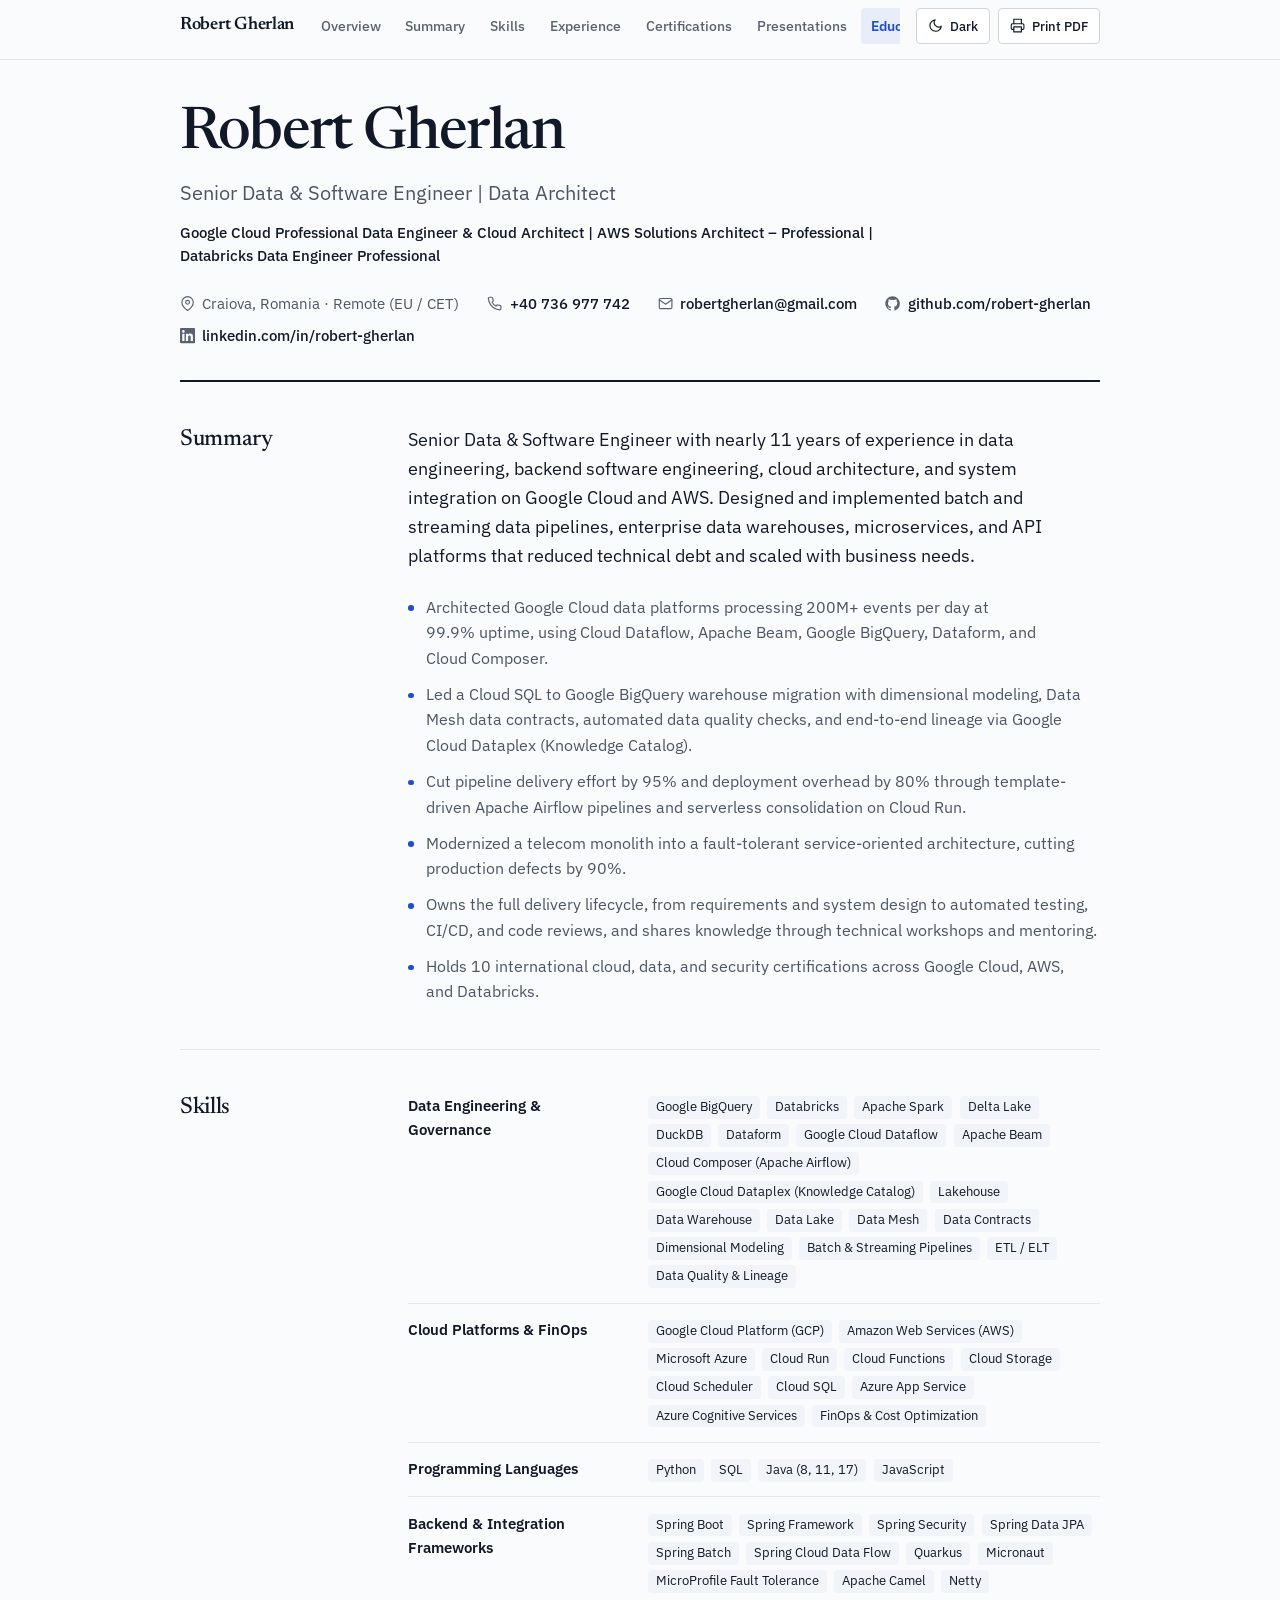
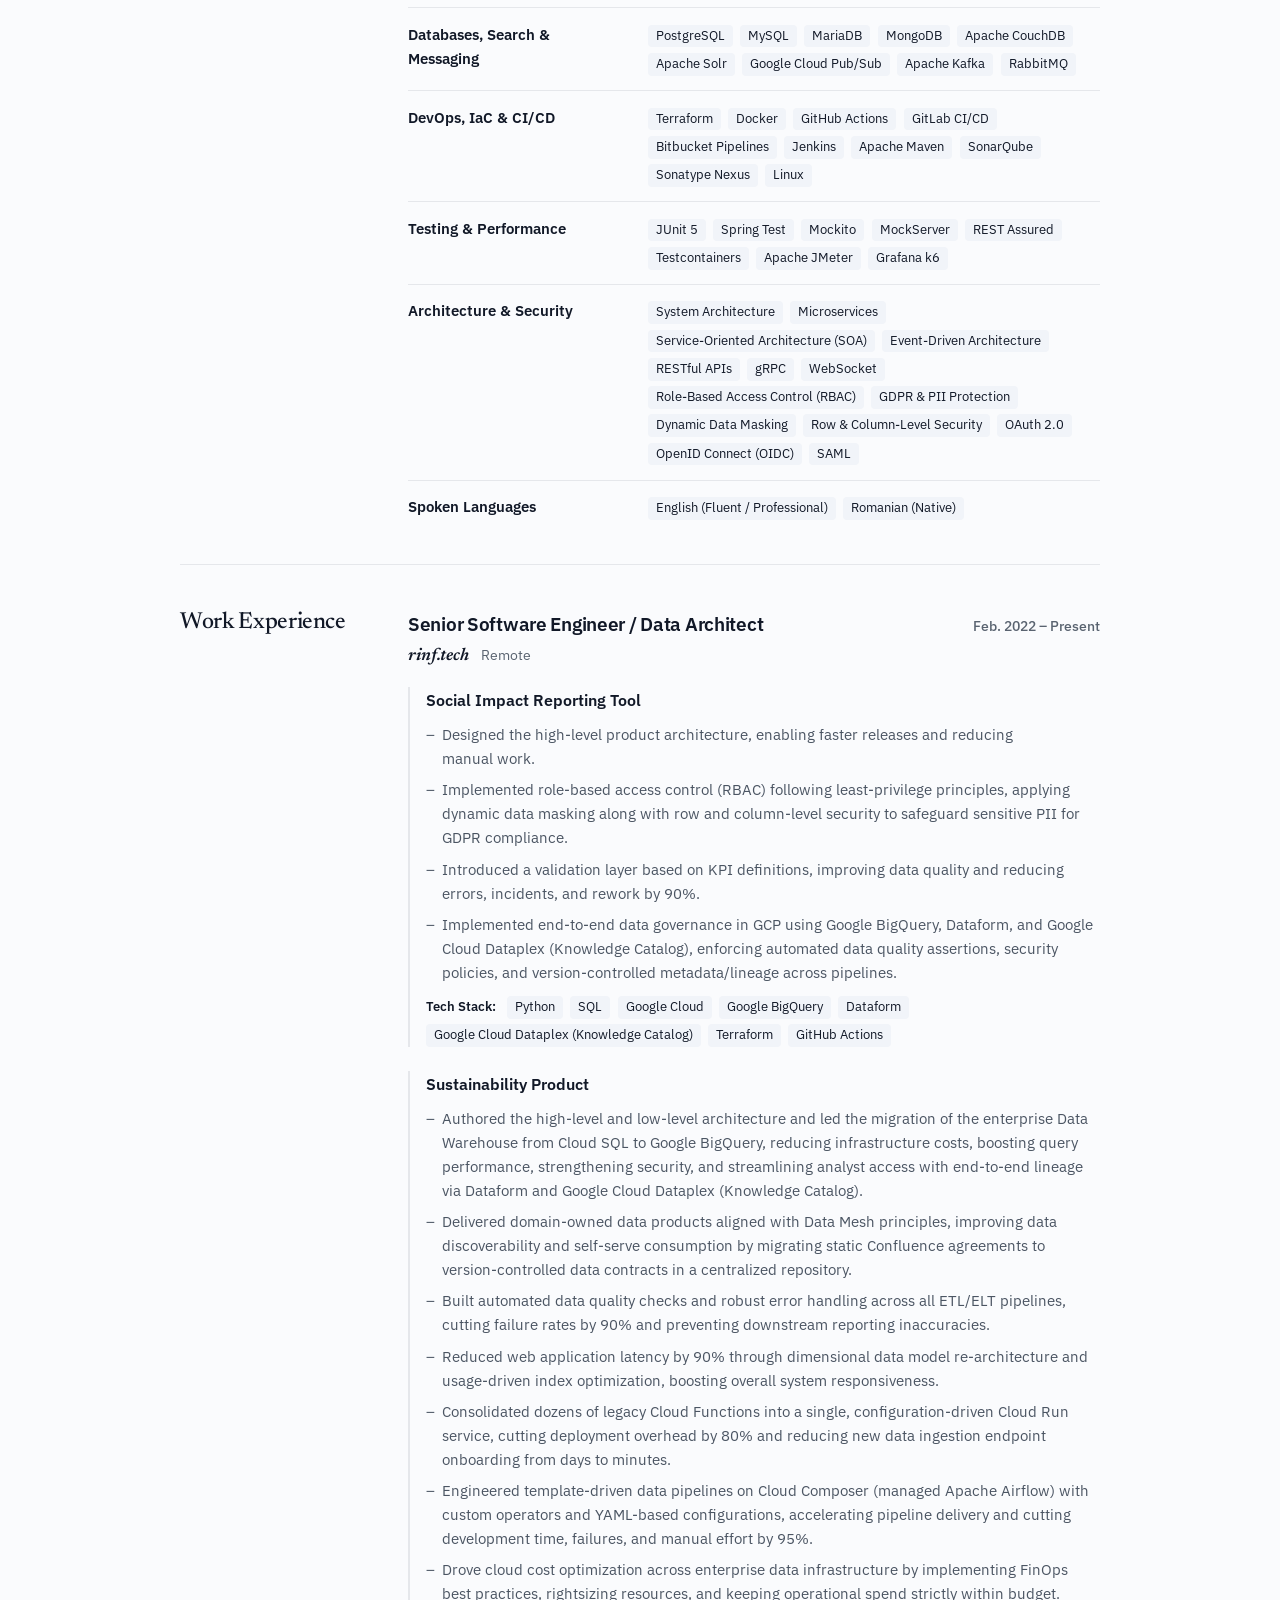
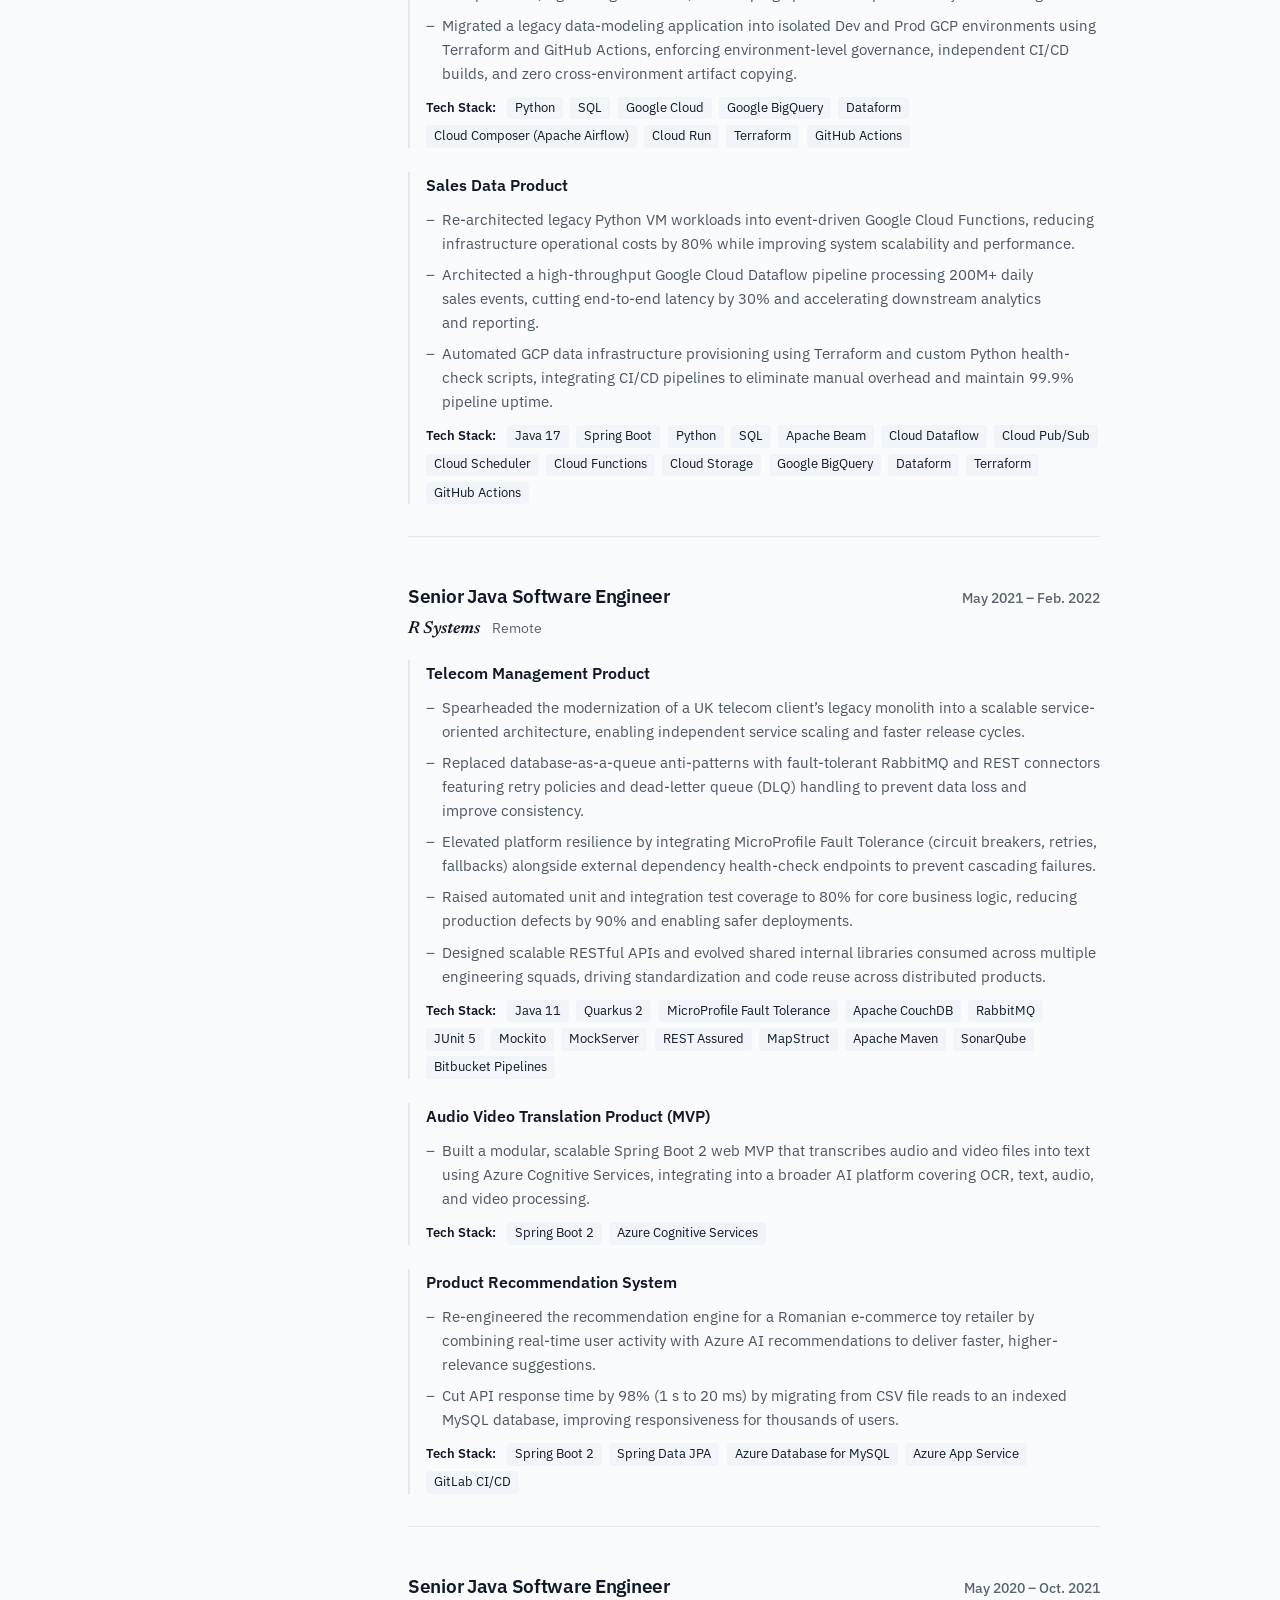
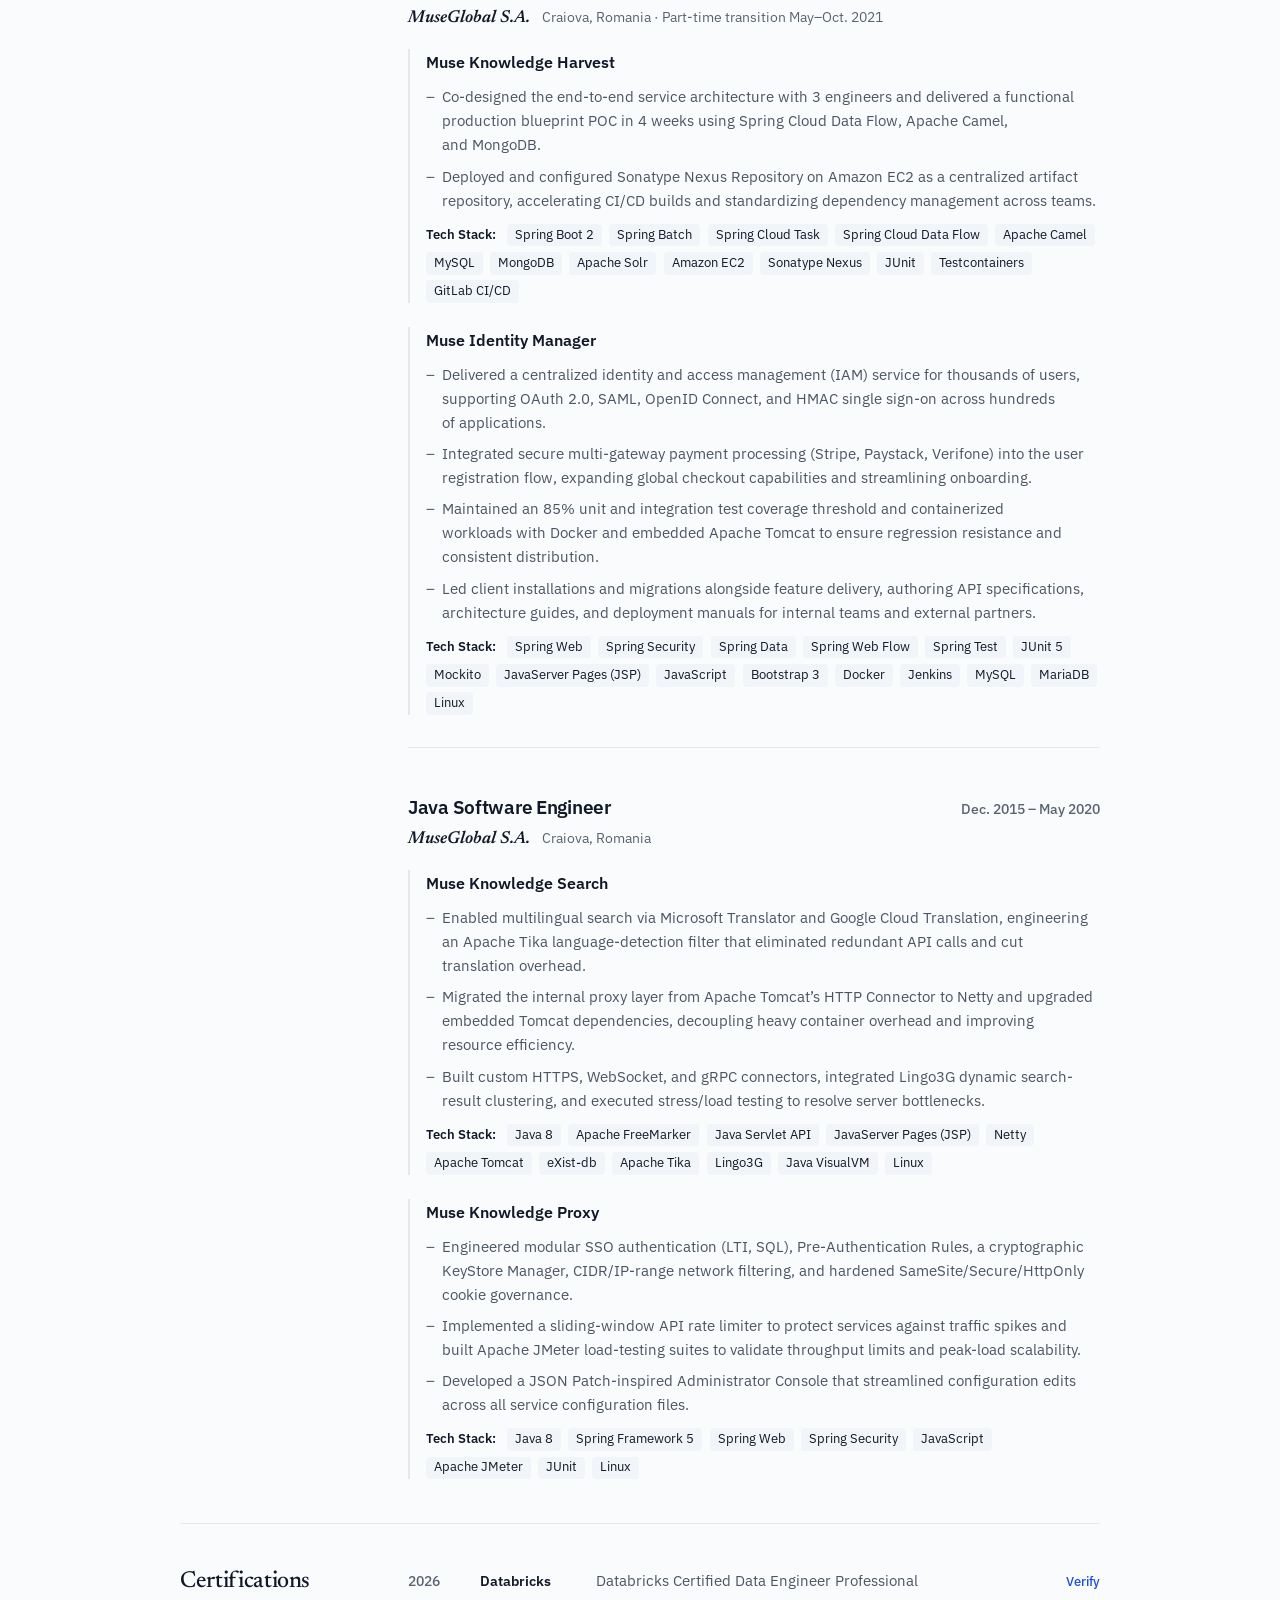
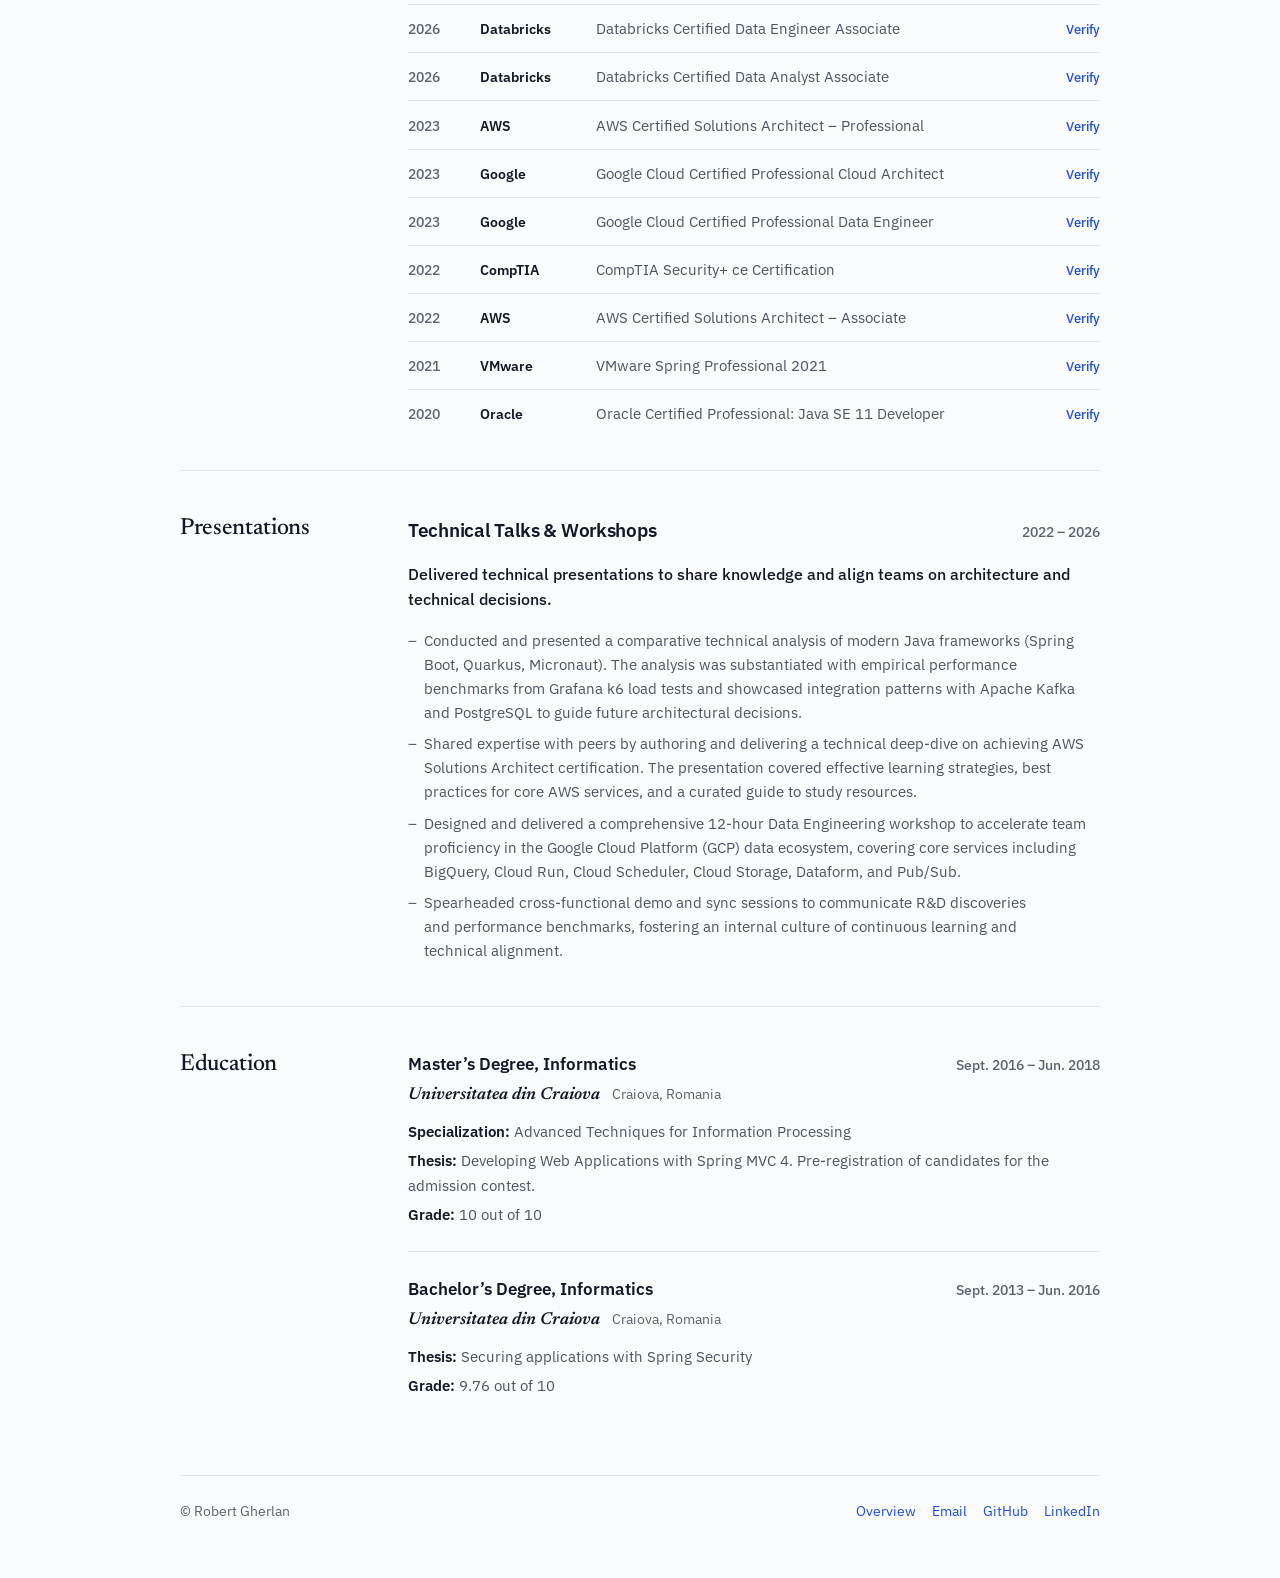
==== commit 91a899d8: "Pushed the latest version of the resume." ====
--- a/resume.html
+++ b/resume.html
@@ -5,14 +5,14 @@
         <meta name="viewport" content="width=device-width, initial-scale=1, viewport-fit=cover" />
         <meta
             name="description"
-            content="Robert Gherlan - Senior Software Engineer, Data Engineer, and Software Architect with nearly 11 years of experience on Google Cloud Platform and AWS."
+            content="Robert Gherlan - Senior Data &amp; Software Engineer and Data Architect with nearly 11 years of experience on Google Cloud Platform, AWS, and Databricks."
         />
         <meta name="author" content="Robert Gherlan" />
         <meta name="color-scheme" content="light dark" />
         <meta property="og:title" content="Robert Gherlan - Full Resume" />
         <meta
             property="og:description"
-            content="Nearly 11 years of experience designing and building cloud-native data platforms, distributed systems, and scalable API architectures on GCP and AWS."
+            content="Nearly 11 years of experience designing and building cloud-native data platforms, distributed systems, and scalable API architectures on Google Cloud, AWS, and Databricks."
         />
         <meta property="og:type" content="website" />
         <title>Robert Gherlan - Resume</title>
@@ -54,8 +54,8 @@
                 <nav class="site-nav" aria-label="Resume sections">
                     <a class="site-nav-link" href="index.html">Overview</a>
                     <a class="site-nav-link" href="#about" aria-current="true">Summary</a>
+                    <a class="site-nav-link" href="#skills">Skills</a>
                     <a class="site-nav-link" href="#experience">Experience</a>
-                    <a class="site-nav-link" href="#skills">Skills</a>
                     <a class="site-nav-link" href="#certifications">Certifications</a>
                     <a class="site-nav-link" href="#presentations">Presentations</a>
                     <a class="site-nav-link" href="#education">Education</a>
@@ -107,7 +107,7 @@
             <!-- Masthead -->
             <header class="masthead">
                 <h1 class="masthead-name">Robert Gherlan</h1>
-                <p class="masthead-role">Senior Software Engineer, Data Engineer, and Software Architect</p>
+                <p class="masthead-role">Senior Data &amp; Software Engineer | Data Architect</p>
                 <p class="masthead-credentials">
                     Google Cloud Professional Data Engineer &amp; Cloud Architect | AWS Solutions Architect &ndash; Professional |
                     Databricks Data Engineer Professional
@@ -119,7 +119,7 @@
                             <path d="M21 10c0 7-9 13-9 13s-9-6-9-13a9 9 0 0 1 18 0z"></path>
                             <circle cx="12" cy="10" r="3"></circle>
                         </svg>
-                        <span>Craiova, Romania (Remote)</span>
+                        <span>Craiova, Romania &middot; Remote (EU / CET)</span>
                     </li>
                     <li class="contact-item tabular">
                         <svg viewBox="0 0 24 24" fill="none" stroke="currentColor" stroke-width="1.8" stroke-linecap="round" stroke-linejoin="round" aria-hidden="true">
@@ -157,19 +157,20 @@
 
                 <div class="section-content-col">
                     <p class="summary-lead">
-                        Senior Software &amp; Data Engineer with nearly 11&nbsp;years of experience in software engineering, data engineering,
-                        cloud architecture, and system integration on Google Cloud and AWS. Designed and implemented data pipelines,
-                        data systems, monoliths, microservices, and API platforms that reduced technical debt and scaled with business needs.
+                        Senior Data &amp; Software Engineer with nearly 11&nbsp;years of experience in data engineering, backend
+                        software engineering, cloud architecture, and system integration on Google Cloud and AWS. Designed and
+                        implemented batch and streaming data pipelines, enterprise data warehouses, microservices, and API platforms
+                        that reduced technical debt and scaled with business needs.
                     </p>
 
                     <ul class="editorial-list">
                         <li>
                             Architected Google Cloud data platforms processing 200M+&nbsp;events per day at 99.9% uptime, using
-                            Cloud Dataflow, Google BigQuery, Dataform, and Cloud Composer.
+                            Cloud Dataflow, Apache Beam, Google BigQuery, Dataform, and Cloud Composer.
                         </li>
                         <li>
-                            Led a Cloud SQL to Google BigQuery warehouse migration with Data Mesh data contracts, automated data quality
-                            checks, and end-to-end lineage.
+                            Led a Cloud SQL to Google BigQuery warehouse migration with dimensional modeling, Data Mesh data contracts,
+                            automated data quality checks, and end-to-end lineage via Google Cloud Dataplex (Knowledge Catalog).
                         </li>
                         <li>
                             Cut pipeline delivery effort by 95% and deployment overhead by 80% through template-driven Apache Airflow
@@ -184,9 +185,162 @@
                             code reviews, and shares knowledge through technical workshops and mentoring.
                         </li>
                         <li>
-                            Holds 10 cloud and data certifications across Google Cloud, AWS, and Databricks.
+                            Holds 10 international cloud, data, and security certifications across Google Cloud, AWS, and Databricks.
                         </li>
                     </ul>
+                </div>
+            </section>
+
+            <!-- Skills (Placed immediately after Summary for ATS & Recruiter screening) -->
+            <section class="resume-section" id="skills" aria-labelledby="heading-skills">
+                <div class="section-heading-col">
+                    <h2 class="section-heading" id="heading-skills">Skills</h2>
+                </div>
+
+                <div class="section-content-col">
+                    <dl class="skills-list">
+                        <div class="skill-row">
+                            <dt class="skill-term">Data Engineering &amp; Governance</dt>
+                            <dd class="skill-values">
+                                <span class="tech-tag">Google BigQuery</span>
+                                <span class="tech-tag">Databricks</span>
+                                <span class="tech-tag">Apache Spark</span>
+                                <span class="tech-tag">Delta Lake</span>
+                                <span class="tech-tag">DuckDB</span>
+                                <span class="tech-tag">Dataform</span>
+                                <span class="tech-tag">Google Cloud Dataflow</span>
+                                <span class="tech-tag">Apache Beam</span>
+                                <span class="tech-tag">Cloud Composer (Apache Airflow)</span>
+                                <span class="tech-tag">Google Cloud Dataplex (Knowledge Catalog)</span>
+                                <span class="tech-tag">Lakehouse</span>
+                                <span class="tech-tag">Data Warehouse</span>
+                                <span class="tech-tag">Data Lake</span>
+                                <span class="tech-tag">Data Mesh</span>
+                                <span class="tech-tag">Data Contracts</span>
+                                <span class="tech-tag">Dimensional Modeling</span>
+                                <span class="tech-tag">Batch &amp; Streaming Pipelines</span>
+                                <span class="tech-tag">ETL / ELT</span>
+                                <span class="tech-tag">Data Quality &amp; Lineage</span>
+                            </dd>
+                        </div>
+
+                        <div class="skill-row">
+                            <dt class="skill-term">Cloud Platforms &amp; FinOps</dt>
+                            <dd class="skill-values">
+                                <span class="tech-tag">Google Cloud Platform (GCP)</span>
+                                <span class="tech-tag">Amazon Web Services (AWS)</span>
+                                <span class="tech-tag">Microsoft Azure</span>
+                                <span class="tech-tag">Cloud Run</span>
+                                <span class="tech-tag">Cloud Functions</span>
+                                <span class="tech-tag">Cloud Storage</span>
+                                <span class="tech-tag">Cloud Scheduler</span>
+                                <span class="tech-tag">Cloud SQL</span>
+                                <span class="tech-tag">Azure App Service</span>
+                                <span class="tech-tag">Azure Cognitive Services</span>
+                                <span class="tech-tag">FinOps &amp; Cost Optimization</span>
+                            </dd>
+                        </div>
+
+                        <div class="skill-row">
+                            <dt class="skill-term">Programming Languages</dt>
+                            <dd class="skill-values">
+                                <span class="tech-tag">Python</span>
+                                <span class="tech-tag">SQL</span>
+                                <span class="tech-tag">Java (8, 11, 17)</span>
+                                <span class="tech-tag">JavaScript</span>
+                            </dd>
+                        </div>
+
+                        <div class="skill-row">
+                            <dt class="skill-term">Backend &amp; Integration Frameworks</dt>
+                            <dd class="skill-values">
+                                <span class="tech-tag">Spring Boot</span>
+                                <span class="tech-tag">Spring Framework</span>
+                                <span class="tech-tag">Spring Security</span>
+                                <span class="tech-tag">Spring Data JPA</span>
+                                <span class="tech-tag">Spring Batch</span>
+                                <span class="tech-tag">Spring Cloud Data Flow</span>
+                                <span class="tech-tag">Quarkus</span>
+                                <span class="tech-tag">Micronaut</span>
+                                <span class="tech-tag">MicroProfile Fault Tolerance</span>
+                                <span class="tech-tag">Apache Camel</span>
+                                <span class="tech-tag">Netty</span>
+                            </dd>
+                        </div>
+
+                        <div class="skill-row">
+                            <dt class="skill-term">Databases, Search &amp; Messaging</dt>
+                            <dd class="skill-values">
+                                <span class="tech-tag">PostgreSQL</span>
+                                <span class="tech-tag">MySQL</span>
+                                <span class="tech-tag">MariaDB</span>
+                                <span class="tech-tag">MongoDB</span>
+                                <span class="tech-tag">Apache CouchDB</span>
+                                <span class="tech-tag">Apache Solr</span>
+                                <span class="tech-tag">Google Cloud Pub/Sub</span>
+                                <span class="tech-tag">Apache Kafka</span>
+                                <span class="tech-tag">RabbitMQ</span>
+                            </dd>
+                        </div>
+
+                        <div class="skill-row">
+                            <dt class="skill-term">DevOps, IaC &amp; CI/CD</dt>
+                            <dd class="skill-values">
+                                <span class="tech-tag">Terraform</span>
+                                <span class="tech-tag">Docker</span>
+                                <span class="tech-tag">GitHub Actions</span>
+                                <span class="tech-tag">GitLab CI/CD</span>
+                                <span class="tech-tag">Bitbucket Pipelines</span>
+                                <span class="tech-tag">Jenkins</span>
+                                <span class="tech-tag">Apache Maven</span>
+                                <span class="tech-tag">SonarQube</span>
+                                <span class="tech-tag">Sonatype Nexus</span>
+                                <span class="tech-tag">Linux</span>
+                            </dd>
+                        </div>
+
+                        <div class="skill-row">
+                            <dt class="skill-term">Testing &amp; Performance</dt>
+                            <dd class="skill-values">
+                                <span class="tech-tag">JUnit&nbsp;5</span>
+                                <span class="tech-tag">Spring Test</span>
+                                <span class="tech-tag">Mockito</span>
+                                <span class="tech-tag">MockServer</span>
+                                <span class="tech-tag">REST Assured</span>
+                                <span class="tech-tag">Testcontainers</span>
+                                <span class="tech-tag">Apache JMeter</span>
+                                <span class="tech-tag">Grafana k6</span>
+                            </dd>
+                        </div>
+
+                        <div class="skill-row">
+                            <dt class="skill-term">Architecture &amp; Security</dt>
+                            <dd class="skill-values">
+                                <span class="tech-tag">System Architecture</span>
+                                <span class="tech-tag">Microservices</span>
+                                <span class="tech-tag">Service-Oriented Architecture (SOA)</span>
+                                <span class="tech-tag">Event-Driven Architecture</span>
+                                <span class="tech-tag">RESTful APIs</span>
+                                <span class="tech-tag">gRPC</span>
+                                <span class="tech-tag">WebSocket</span>
+                                <span class="tech-tag">Role-Based Access Control (RBAC)</span>
+                                <span class="tech-tag">GDPR &amp; PII Protection</span>
+                                <span class="tech-tag">Dynamic Data Masking</span>
+                                <span class="tech-tag">Row &amp; Column-Level Security</span>
+                                <span class="tech-tag">OAuth 2.0</span>
+                                <span class="tech-tag">OpenID Connect (OIDC)</span>
+                                <span class="tech-tag">SAML</span>
+                            </dd>
+                        </div>
+
+                        <div class="skill-row">
+                            <dt class="skill-term">Spoken Languages</dt>
+                            <dd class="skill-values">
+                                <span class="tech-tag">English (Fluent / Professional)</span>
+                                <span class="tech-tag">Romanian (Native)</span>
+                            </dd>
+                        </div>
+                    </dl>
                 </div>
             </section>
 
@@ -217,17 +371,17 @@
                                     <ul class="project-bullets">
                                         <li>Designed the high-level product architecture, enabling faster releases and reducing manual work.</li>
                                         <li>
-                                            Implemented role-based access control (RBAC) for the data product following least-privilege principles,
-                                            applying dynamic data masking along with row and column-level security to safeguard PII.
+                                            Implemented role-based access control (RBAC) following least-privilege principles, applying dynamic
+                                            data masking along with row and column-level security to safeguard sensitive PII for GDPR compliance.
                                         </li>
                                         <li>
                                             Introduced a validation layer based on KPI definitions, improving data quality and reducing errors,
-                                            incidents and rework by 90%.
-                                        </li>
-                                        <li>
-                                            Implemented end-to-end data governance in GCP using BigQuery, Dataform and Knowledge Catalog,
-                                            enforcing automated data quality assertions, data security access, and version-controlled
-                                            metadata/lineage across data pipelines.
+                                            incidents, and rework by 90%.
+                                        </li>
+                                        <li>
+                                            Implemented end-to-end data governance in GCP using Google BigQuery, Dataform, and Google Cloud
+                                            Dataplex (Knowledge Catalog), enforcing automated data quality assertions, security policies, and
+                                            version-controlled metadata/lineage across pipelines.
                                         </li>
                                     </ul>
                                     <div class="tech-line">
@@ -237,7 +391,7 @@
                                         <span class="tech-tag">Google Cloud</span>
                                         <span class="tech-tag">Google BigQuery</span>
                                         <span class="tech-tag">Dataform</span>
-                                        <span class="tech-tag">Google Knowledge Catalog</span>
+                                        <span class="tech-tag">Google Cloud Dataplex (Knowledge Catalog)</span>
                                         <span class="tech-tag">Terraform</span>
                                         <span class="tech-tag">GitHub Actions</span>
                                     </div>
@@ -248,9 +402,9 @@
                                     <ul class="project-bullets">
                                         <li>
                                             Authored the high-level and low-level architecture and led the migration of the enterprise Data
-                                            Warehouse from Cloud SQL to BigQuery, reducing infrastructure costs, boosting query performance,
-                                            strengthening security, and streamlining analyst access with end-to-end lineage via Dataform and
-                                            Knowledge Catalog.
+                                            Warehouse from Cloud SQL to Google BigQuery, reducing infrastructure costs, boosting query
+                                            performance, strengthening security, and streamlining analyst access with end-to-end lineage via
+                                            Dataform and Google Cloud Dataplex (Knowledge Catalog).
                                         </li>
                                         <li>
                                             Delivered domain-owned data products aligned with Data Mesh principles, improving data discoverability
@@ -262,8 +416,8 @@
                                             failure rates by 90% and preventing downstream reporting inaccuracies.
                                         </li>
                                         <li>
-                                            Reduced web application latency by 90% through data model re-architecture and usage-driven index
-                                            optimization, boosting overall system responsiveness.
+                                            Reduced web application latency by 90% through dimensional data model re-architecture and
+                                            usage-driven index optimization, boosting overall system responsiveness.
                                         </li>
                                         <li>
                                             Consolidated dozens of legacy Cloud Functions into a single, configuration-driven Cloud Run service,
@@ -307,7 +461,7 @@
                                             infrastructure operational costs by 80% while improving system scalability and performance.
                                         </li>
                                         <li>
-                                            Architected a high-throughput Google Cloud Dataflow pipeline processing 200M+ daily sales events,
+                                            Architected a high-throughput Google Cloud Dataflow pipeline processing 200M+&nbsp;daily sales events,
                                             cutting end-to-end latency by 30% and accelerating downstream analytics and reporting.
                                         </li>
                                         <li>
@@ -354,34 +508,25 @@
                                     <h4 class="project-title">Telecom Management Product</h4>
                                     <ul class="project-bullets">
                                         <li>
-                                            Spearheaded the modernization of a UK telecom client&rsquo;s legacy system by re-architecting their
-                                            monolithic product into a scalable service-oriented architecture, directly enabling independent
-                                            service scaling and faster release cycles.
-                                        </li>
-                                        <li>
-                                            Engineered highly reliable third-party integrations by building fault-tolerant REST and message-queue
-                                            connectors equipped with robust retry logic and dead-letter queue (DLQ) handling to prevent data loss.
-                                        </li>
-                                        <li>Built health-check endpoints that continuously verify the availability of external service dependencies.</li>
-                                        <li>
-                                            Modernized the system architecture by replacing anti-patterns (such as using a database as a queue)
-                                            with robust message-queue solutions, significantly improving scalability and data consistency.
-                                        </li>
-                                        <li>
-                                            Elevated system fault tolerance and resilience by integrating MicroProfile Fault Tolerance,
-                                            implementing robust circuit breakers, retries, and fallbacks to prevent cascading failures.
-                                        </li>
-                                        <li>
-                                            Raised code coverage to 80% by writing unit and integration tests for core business logic, reducing
-                                            production defects by 90% and enabling safer releases.
-                                        </li>
-                                        <li>
-                                            Designed and implemented scalable RESTful API endpoints, seamlessly translating evolving business
-                                            requirements into robust backend features.
-                                        </li>
-                                        <li>
-                                            Maintained and evolved internal shared libraries consumed across multiple engineering squads, driving
-                                            code reuse, standardization, and stability for distributed products.
+                                            Spearheaded the modernization of a UK telecom client&rsquo;s legacy monolith into a scalable
+                                            service-oriented architecture, enabling independent service scaling and faster release cycles.
+                                        </li>
+                                        <li>
+                                            Replaced database-as-a-queue anti-patterns with fault-tolerant RabbitMQ and REST connectors
+                                            featuring retry policies and dead-letter queue (DLQ) handling to prevent data loss and improve
+                                            consistency.
+                                        </li>
+                                        <li>
+                                            Elevated platform resilience by integrating MicroProfile Fault Tolerance (circuit breakers, retries,
+                                            fallbacks) alongside external dependency health-check endpoints to prevent cascading failures.
+                                        </li>
+                                        <li>
+                                            Raised automated unit and integration test coverage to 80% for core business logic, reducing
+                                            production defects by 90% and enabling safer deployments.
+                                        </li>
+                                        <li>
+                                            Designed scalable RESTful APIs and evolved shared internal libraries consumed across multiple
+                                            engineering squads, driving standardization and code reuse across distributed products.
                                         </li>
                                     </ul>
                                     <div class="tech-line">
@@ -405,12 +550,11 @@
                                 <div class="project-item">
                                     <h4 class="project-title">Audio Video Translation Product (MVP)</h4>
                                     <ul class="project-bullets">
-                                        <li>Built an MVP that transcribes audio and video files into text using Azure Cognitive Services.</li>
-                                        <li>
-                                            Integrated the product with other services to form an AI platform covering OCR and text, audio, and
-                                            video processing.
-                                        </li>
-                                        <li>Built a reliable, secure, and scalable web application with an extensible, modular design.</li>
+                                        <li>
+                                            Built a modular, scalable Spring Boot&nbsp;2 web MVP that transcribes audio and video files into
+                                            text using Azure Cognitive Services, integrating into a broader AI platform covering OCR, text,
+                                            audio, and video processing.
+                                        </li>
                                     </ul>
                                     <div class="tech-line">
                                         <span class="tech-line-label">Tech Stack:</span>
@@ -423,13 +567,13 @@
                                     <h4 class="project-title">Product Recommendation System</h4>
                                     <ul class="project-bullets">
                                         <li>
-                                            Re-engineered the product recommendation engine for a Romanian e-commerce toy retailer by combining
-                                            real-time user activity with Azure AI recommendations, reducing response latency and delivering more
-                                            relevant suggestions.
+                                            Re-engineered the recommendation engine for a Romanian e-commerce toy retailer by combining
+                                            real-time user activity with Azure AI recommendations to deliver faster, higher-relevance
+                                            suggestions.
                                         </li>
                                         <li>
                                             Cut API response time by 98% (1&nbsp;s to 20&nbsp;ms) by migrating from CSV file reads to an indexed
-                                            MySQL database, improving the experience for thousands of users.
+                                            MySQL database, improving responsiveness for thousands of users.
                                         </li>
                                     </ul>
                                     <div class="tech-line">
@@ -444,14 +588,14 @@
                             </div>
                         </article>
 
-                        <!-- MuseGlobal S.A - Senior -->
+                        <!-- MuseGlobal S.A. - Senior -->
                         <article class="role-entry">
                             <div class="role-header">
                                 <div>
                                     <h3 class="role-title">Senior Java Software Engineer</h3>
                                     <div class="role-org">
                                         <span class="role-company">MuseGlobal S.A.</span>
-                                        <span class="role-location">Craiova, Romania</span>
+                                        <span class="role-location">Craiova, Romania &middot; Part-time transition May&ndash;Oct. 2021</span>
                                     </div>
                                 </div>
                                 <div class="role-dates">May 2020 &ndash; Oct. 2021</div>
@@ -462,16 +606,12 @@
                                     <h4 class="project-title">Muse Knowledge Harvest</h4>
                                     <ul class="project-bullets">
                                         <li>
-                                            Collaborated with 3&nbsp;engineers to design an end-to-end product architecture, establishing scalable
-                                            service boundaries, data flows, and external integration points.
-                                        </li>
-                                        <li>
-                                            Built and delivered a functional POC in 4&nbsp;weeks with Spring Cloud Data Flow, Apache Camel, and
-                                            MongoDB, proving technical feasibility and serving as the blueprint for the production system.
-                                        </li>
-                                        <li>
-                                            Deployed and configured Sonatype Nexus Repository on AWS EC2 as a centralized artifact repository,
-                                            accelerating CI/CD build times and enforcing consistent dependency management across engineering teams.
+                                            Co-designed the end-to-end service architecture with 3&nbsp;engineers and delivered a functional
+                                            production blueprint POC in 4&nbsp;weeks using Spring Cloud Data Flow, Apache Camel, and MongoDB.
+                                        </li>
+                                        <li>
+                                            Deployed and configured Sonatype Nexus Repository on Amazon EC2 as a centralized artifact
+                                            repository, accelerating CI/CD builds and standardizing dependency management across teams.
                                         </li>
                                     </ul>
                                     <div class="tech-line">
@@ -496,28 +636,21 @@
                                     <h4 class="project-title">Muse Identity Manager</h4>
                                     <ul class="project-bullets">
                                         <li>
-                                            Delivered a centralized identity and access management (IAM) service for thousands of users, supporting
-                                            OAuth2, SAML, OpenID Connect, and HMAC, enabling single sign-on across hundreds of applications.
-                                        </li>
-                                        <li>
-                                            Delivered product installations and client migrations for smooth rollouts, in parallel with ongoing
-                                            feature development and bug fixing.
-                                        </li>
-                                        <li>
-                                            Designed and executed comprehensive unit and integration test suites, maintaining an 85% code coverage
-                                            threshold to guarantee application reliability and regression resistance.
-                                        </li>
-                                        <li>
-                                            Containerized application workloads using Docker and deployed embedded Apache Tomcat servlet containers
-                                            to streamline product packaging, distribution, and runtime consistency.
-                                        </li>
-                                        <li>
-                                            Integrated secure multi-gateway payment processing (Stripe, Paystack, and Verifone) into the user
-                                            registration flow, expanding global checkout capabilities and streamlining user onboarding.
-                                        </li>
-                                        <li>
-                                            Authored comprehensive product and technical documentation, establishing clear API specs, system
-                                            architecture guides, and deployment manuals for engineering teams and external partners.
+                                            Delivered a centralized identity and access management (IAM) service for thousands of users,
+                                            supporting OAuth&nbsp;2.0, SAML, OpenID Connect, and HMAC single sign-on across hundreds of
+                                            applications.
+                                        </li>
+                                        <li>
+                                            Integrated secure multi-gateway payment processing (Stripe, Paystack, Verifone) into the user
+                                            registration flow, expanding global checkout capabilities and streamlining onboarding.
+                                        </li>
+                                        <li>
+                                            Maintained an 85% unit and integration test coverage threshold and containerized workloads with
+                                            Docker and embedded Apache Tomcat to ensure regression resistance and consistent distribution.
+                                        </li>
+                                        <li>
+                                            Led client installations and migrations alongside feature delivery, authoring API specifications,
+                                            architecture guides, and deployment manuals for internal teams and external partners.
                                         </li>
                                     </ul>
                                     <div class="tech-line">
@@ -542,7 +675,7 @@
                             </div>
                         </article>
 
-                        <!-- MuseGlobal S.A - Java Software Engineer -->
+                        <!-- MuseGlobal S.A. - Java Software Engineer -->
                         <article class="role-entry">
                             <div class="role-header">
                                 <div>
@@ -560,32 +693,17 @@
                                     <h4 class="project-title">Muse Knowledge Search</h4>
                                     <ul class="project-bullets">
                                         <li>
-                                            Enabled multilingual search and content access by integrating Microsoft Translator and Google Cloud
-                                            Translation for queries and records in user-requested languages.
-                                        </li>
-                                        <li>
-                                            Engineered an automated language detection workflow using Apache Tika and cloud APIs (Microsoft &amp;
-                                            Google) to filter out pre-translated text, optimizing API usage and cutting translation overhead.
-                                        </li>
-                                        <li>
-                                            Integrated the Lingo3G clustering engine API to group searched records dynamically, improving result
-                                            organization and navigation.
-                                        </li>
-                                        <li>
-                                            Expanded system integration capabilities by building custom connectors for HTTPS, WebSocket, and gRPC
-                                            protocols.
-                                        </li>
-                                        <li>
-                                            Migrated the internal proxy layer from Apache Tomcat&rsquo;s HTTP Connector to the Netty framework,
-                                            optimizing resource efficiency and decoupling heavy container dependencies.
-                                        </li>
-                                        <li>
-                                            Led the migration of embedded Apache Tomcat dependencies to the latest release, modernizing server
-                                            infrastructure and improving application reliability and security.
-                                        </li>
-                                        <li>
-                                            Conducted comprehensive stress and load testing to identify system bottlenecks, implementing targeted
-                                            optimizations that significantly enhanced performance and stability.
+                                            Enabled multilingual search via Microsoft Translator and Google Cloud Translation, engineering an
+                                            Apache Tika language-detection filter that eliminated redundant API calls and cut translation
+                                            overhead.
+                                        </li>
+                                        <li>
+                                            Migrated the internal proxy layer from Apache Tomcat&rsquo;s HTTP Connector to Netty and upgraded
+                                            embedded Tomcat dependencies, decoupling heavy container overhead and improving resource efficiency.
+                                        </li>
+                                        <li>
+                                            Built custom HTTPS, WebSocket, and gRPC connectors, integrated Lingo3G dynamic search-result
+                                            clustering, and executed stress/load testing to resolve server bottlenecks.
                                         </li>
                                     </ul>
                                     <div class="tech-line">
@@ -608,32 +726,16 @@
                                     <h4 class="project-title">Muse Knowledge Proxy</h4>
                                     <ul class="project-bullets">
                                         <li>
-                                            Engineered modular authentication services supporting Learning Tools Interoperability (LTI) and SQL,
-                                            enabling secure, single sign-on (SSO) and custom database access.
-                                        </li>
-                                        <li>
-                                            Built core security features, including Pre-Authentication Rules and a KeyStore Manager, to
-                                            enforce fine-grained access control and secure cryptographic credential management.
-                                        </li>
-                                        <li>
-                                            Enhanced the IP authentication module by adding support for IP ranges and CIDR notation, enabling
-                                            granular network access control and scalable IP filtering.
-                                        </li>
-                                        <li>
-                                            Implemented a usage-limiting feature powered by a sliding window algorithm to ensure fair API resource
-                                            allocation and protect services against traffic spikes.
-                                        </li>
-                                        <li>
-                                            Extended the HTTP cookie configuration framework to support advanced security attributes like SameSite,
-                                            Secure and HttpOnly, strengthening application security and session governance.
-                                        </li>
-                                        <li>
-                                            Built and executed Apache JMeter load testing suites to benchmark server performance, identify
-                                            throughput limits, and validate peak-load scalability.
-                                        </li>
-                                        <li>
-                                            Developed an Administrator Console using a JSON Patch-inspired approach, streamlining edits
-                                            across all configuration files.
+                                            Engineered modular SSO authentication (LTI, SQL), Pre-Authentication Rules, a cryptographic KeyStore
+                                            Manager, CIDR/IP-range network filtering, and hardened SameSite/Secure/HttpOnly cookie governance.
+                                        </li>
+                                        <li>
+                                            Implemented a sliding-window API rate limiter to protect services against traffic spikes and built
+                                            Apache JMeter load-testing suites to validate throughput limits and peak-load scalability.
+                                        </li>
+                                        <li>
+                                            Developed a JSON Patch-inspired Administrator Console that streamlined configuration edits across
+                                            all service configuration files.
                                         </li>
                                     </ul>
                                     <div class="tech-line">
@@ -651,142 +753,6 @@
                             </div>
                         </article>
                     </div>
-                </div>
-            </section>
-
-            <!-- Skills -->
-            <section class="resume-section" id="skills" aria-labelledby="heading-skills">
-                <div class="section-heading-col">
-                    <h2 class="section-heading" id="heading-skills">Skills</h2>
-                </div>
-
-                <div class="section-content-col">
-                    <dl class="skills-list">
-                        <div class="skill-row">
-                            <dt class="skill-term">Programming Languages</dt>
-                            <dd class="skill-values">
-                                <span class="tech-tag">Python</span>
-                                <span class="tech-tag">SQL</span>
-                                <span class="tech-tag">Java (8, 11, 17)</span>
-                                <span class="tech-tag">JavaScript</span>
-                            </dd>
-                        </div>
-
-                        <div class="skill-row">
-                            <dt class="skill-term">Data Engineering &amp; Governance</dt>
-                            <dd class="skill-values">
-                                <span class="tech-tag">Google BigQuery</span>
-                                <span class="tech-tag">Dataform</span>
-                                <span class="tech-tag">Google Cloud Dataflow</span>
-                                <span class="tech-tag">Apache Beam</span>
-                                <span class="tech-tag">Cloud Composer (Apache Airflow)</span>
-                                <span class="tech-tag">Databricks</span>
-                                <span class="tech-tag">Google Knowledge Catalog</span>
-                                <span class="tech-tag">ETL / ELT Pipelines</span>
-                                <span class="tech-tag">Data Mesh</span>
-                                <span class="tech-tag">Data Contracts</span>
-                                <span class="tech-tag">Data Quality &amp; Lineage</span>
-                            </dd>
-                        </div>
-
-                        <div class="skill-row">
-                            <dt class="skill-term">Cloud Platforms &amp; FinOps</dt>
-                            <dd class="skill-values">
-                                <span class="tech-tag">Google Cloud Platform (GCP)</span>
-                                <span class="tech-tag">Amazon Web Services (AWS)</span>
-                                <span class="tech-tag">Microsoft Azure</span>
-                                <span class="tech-tag">Cloud Run</span>
-                                <span class="tech-tag">Cloud Functions</span>
-                                <span class="tech-tag">Cloud Storage</span>
-                                <span class="tech-tag">Cloud Scheduler</span>
-                                <span class="tech-tag">Cloud SQL</span>
-                                <span class="tech-tag">Azure App Service</span>
-                                <span class="tech-tag">Azure Cognitive Services</span>
-                                <span class="tech-tag">FinOps &amp; Cost Optimization</span>
-                            </dd>
-                        </div>
-
-                        <div class="skill-row">
-                            <dt class="skill-term">Backend &amp; Integration Frameworks</dt>
-                            <dd class="skill-values">
-                                <span class="tech-tag">Spring Boot</span>
-                                <span class="tech-tag">Spring Framework</span>
-                                <span class="tech-tag">Spring Security</span>
-                                <span class="tech-tag">Spring Data JPA</span>
-                                <span class="tech-tag">Spring Batch</span>
-                                <span class="tech-tag">Spring Cloud Data Flow</span>
-                                <span class="tech-tag">Quarkus</span>
-                                <span class="tech-tag">Micronaut</span>
-                                <span class="tech-tag">MicroProfile Fault Tolerance</span>
-                                <span class="tech-tag">Apache Camel</span>
-                                <span class="tech-tag">Netty</span>
-                            </dd>
-                        </div>
-
-                        <div class="skill-row">
-                            <dt class="skill-term">Databases, Search &amp; Messaging</dt>
-                            <dd class="skill-values">
-                                <span class="tech-tag">PostgreSQL</span>
-                                <span class="tech-tag">MySQL</span>
-                                <span class="tech-tag">MariaDB</span>
-                                <span class="tech-tag">MongoDB</span>
-                                <span class="tech-tag">Apache CouchDB</span>
-                                <span class="tech-tag">Apache Solr</span>
-                                <span class="tech-tag">Google Cloud Pub/Sub</span>
-                                <span class="tech-tag">Apache Kafka</span>
-                                <span class="tech-tag">RabbitMQ</span>
-                            </dd>
-                        </div>
-
-                        <div class="skill-row">
-                            <dt class="skill-term">DevOps, IaC &amp; CI/CD</dt>
-                            <dd class="skill-values">
-                                <span class="tech-tag">Terraform</span>
-                                <span class="tech-tag">Docker</span>
-                                <span class="tech-tag">GitHub Actions</span>
-                                <span class="tech-tag">GitLab CI/CD</span>
-                                <span class="tech-tag">Bitbucket Pipelines</span>
-                                <span class="tech-tag">Jenkins</span>
-                                <span class="tech-tag">Apache Maven</span>
-                                <span class="tech-tag">SonarQube</span>
-                                <span class="tech-tag">Sonatype Nexus</span>
-                                <span class="tech-tag">Linux</span>
-                            </dd>
-                        </div>
-
-                        <div class="skill-row">
-                            <dt class="skill-term">Testing &amp; Performance</dt>
-                            <dd class="skill-values">
-                                <span class="tech-tag">JUnit&nbsp;5</span>
-                                <span class="tech-tag">Spring Test</span>
-                                <span class="tech-tag">Mockito</span>
-                                <span class="tech-tag">MockServer</span>
-                                <span class="tech-tag">REST Assured</span>
-                                <span class="tech-tag">Testcontainers</span>
-                                <span class="tech-tag">Apache JMeter</span>
-                                <span class="tech-tag">Grafana k6</span>
-                            </dd>
-                        </div>
-
-                        <div class="skill-row">
-                            <dt class="skill-term">Architecture &amp; Security</dt>
-                            <dd class="skill-values">
-                                <span class="tech-tag">System Architecture</span>
-                                <span class="tech-tag">Microservices</span>
-                                <span class="tech-tag">Service-Oriented Architecture (SOA)</span>
-                                <span class="tech-tag">Event-Driven Architecture</span>
-                                <span class="tech-tag">RESTful APIs</span>
-                                <span class="tech-tag">gRPC</span>
-                                <span class="tech-tag">WebSocket</span>
-                                <span class="tech-tag">Role-Based Access Control (RBAC)</span>
-                                <span class="tech-tag">Dynamic Data Masking</span>
-                                <span class="tech-tag">Row- &amp; Column-Level Security</span>
-                                <span class="tech-tag">OAuth 2.0</span>
-                                <span class="tech-tag">OpenID Connect (OIDC)</span>
-                                <span class="tech-tag">SAML</span>
-                            </dd>
-                        </div>
-                    </dl>
                 </div>
             </section>
 
--- a/css/styles.css
+++ b/css/styles.css
@@ -1024,14 +1024,18 @@
     }
 
     .resume-section {
-        grid-template-columns: 9.5rem 1fr !important;
-        gap: 14pt !important;
-        padding: 12pt 0 !important;
+        display: block !important;
+        padding: 10pt 0 !important;
+    }
+
+    .section-content-col {
+        max-width: 100% !important;
     }
 
     .section-heading {
         position: static !important;
-        font-size: 12pt !important;
+        font-size: 12.5pt !important;
+        margin-bottom: 6pt !important;
     }
 
     .project-item,
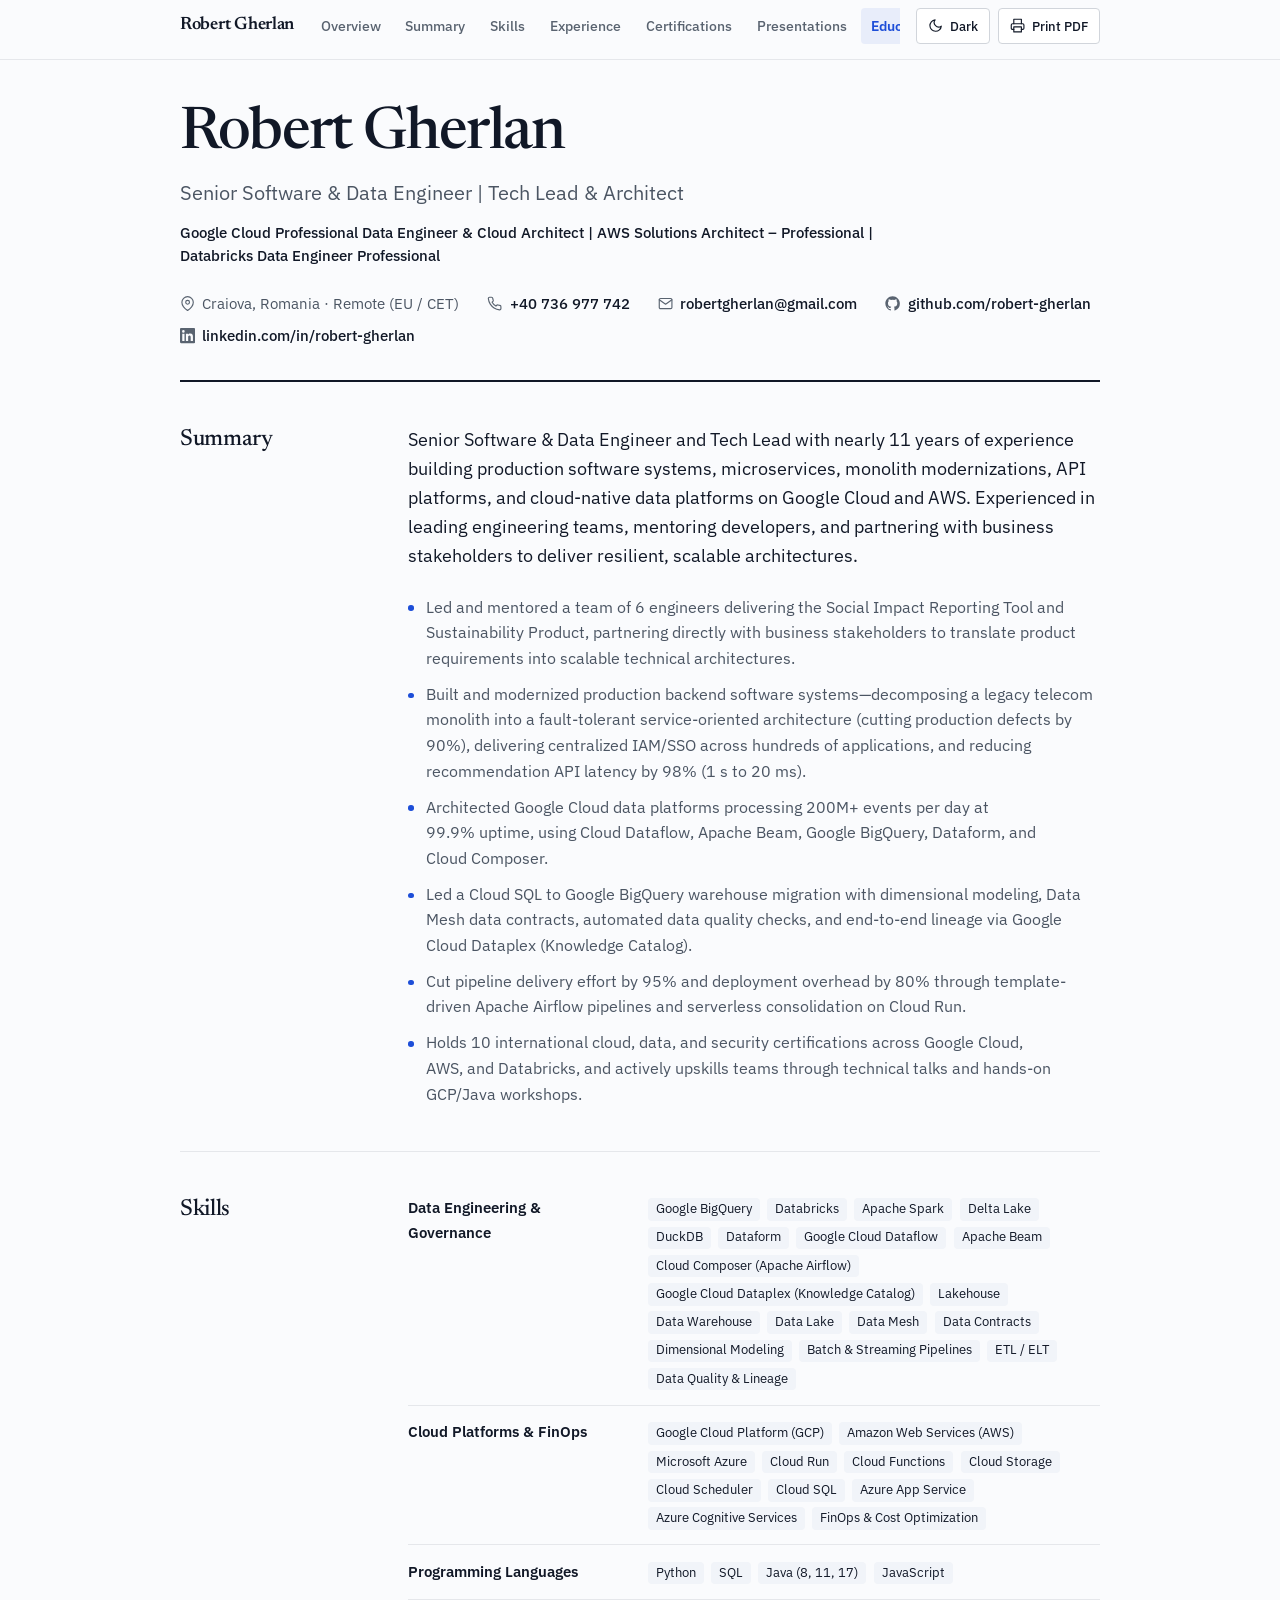
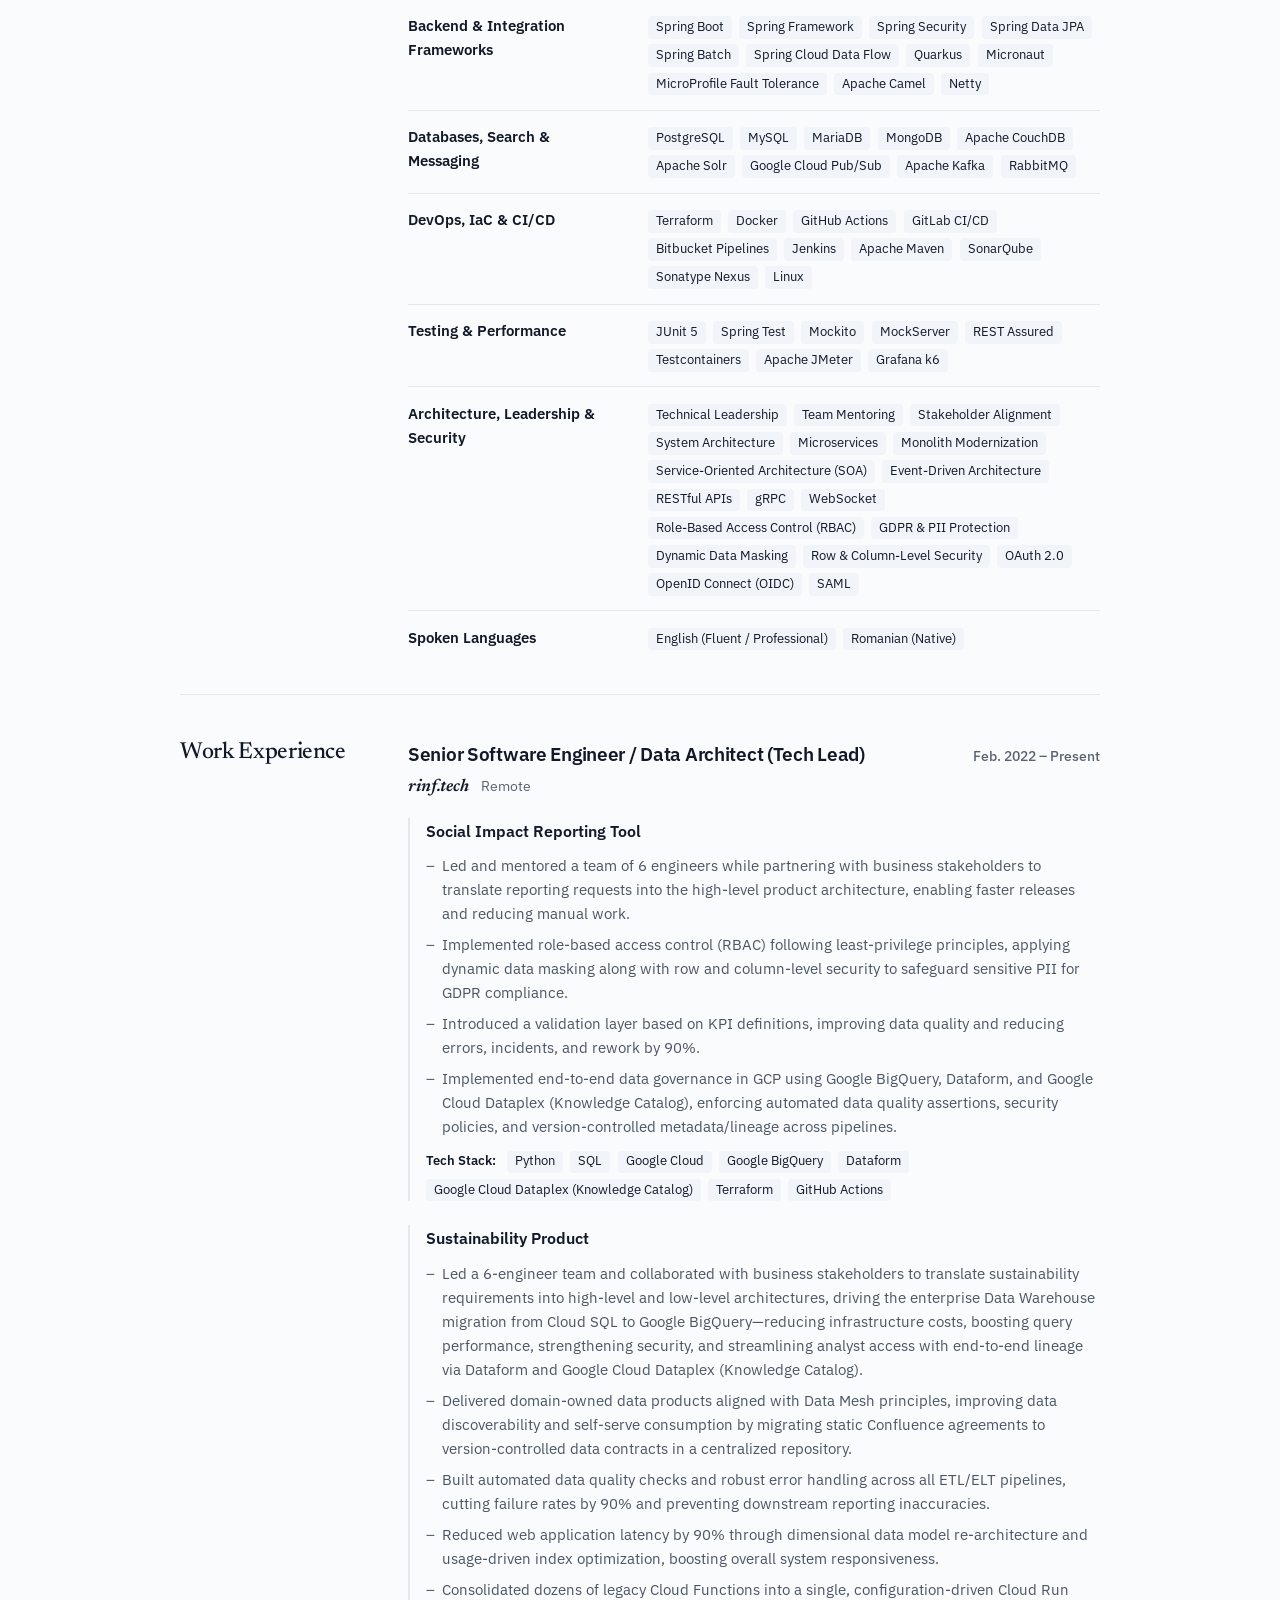
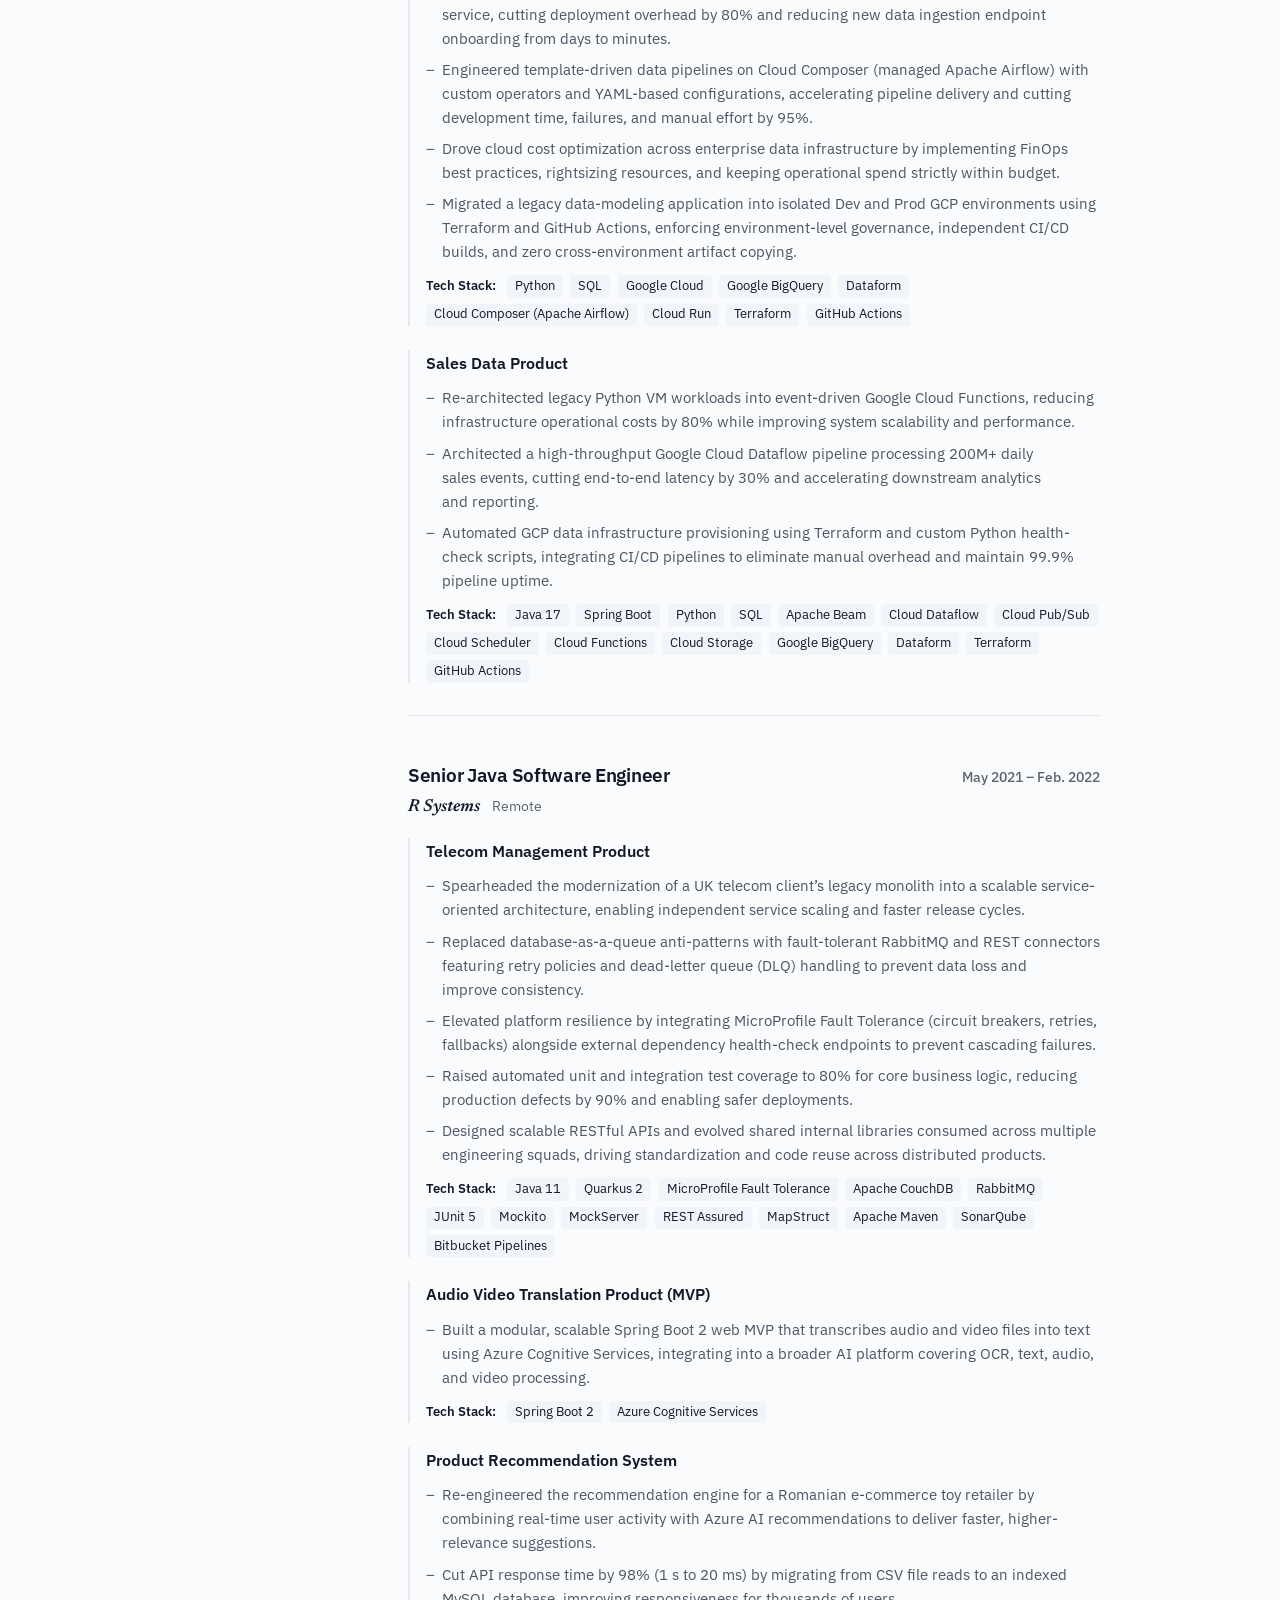
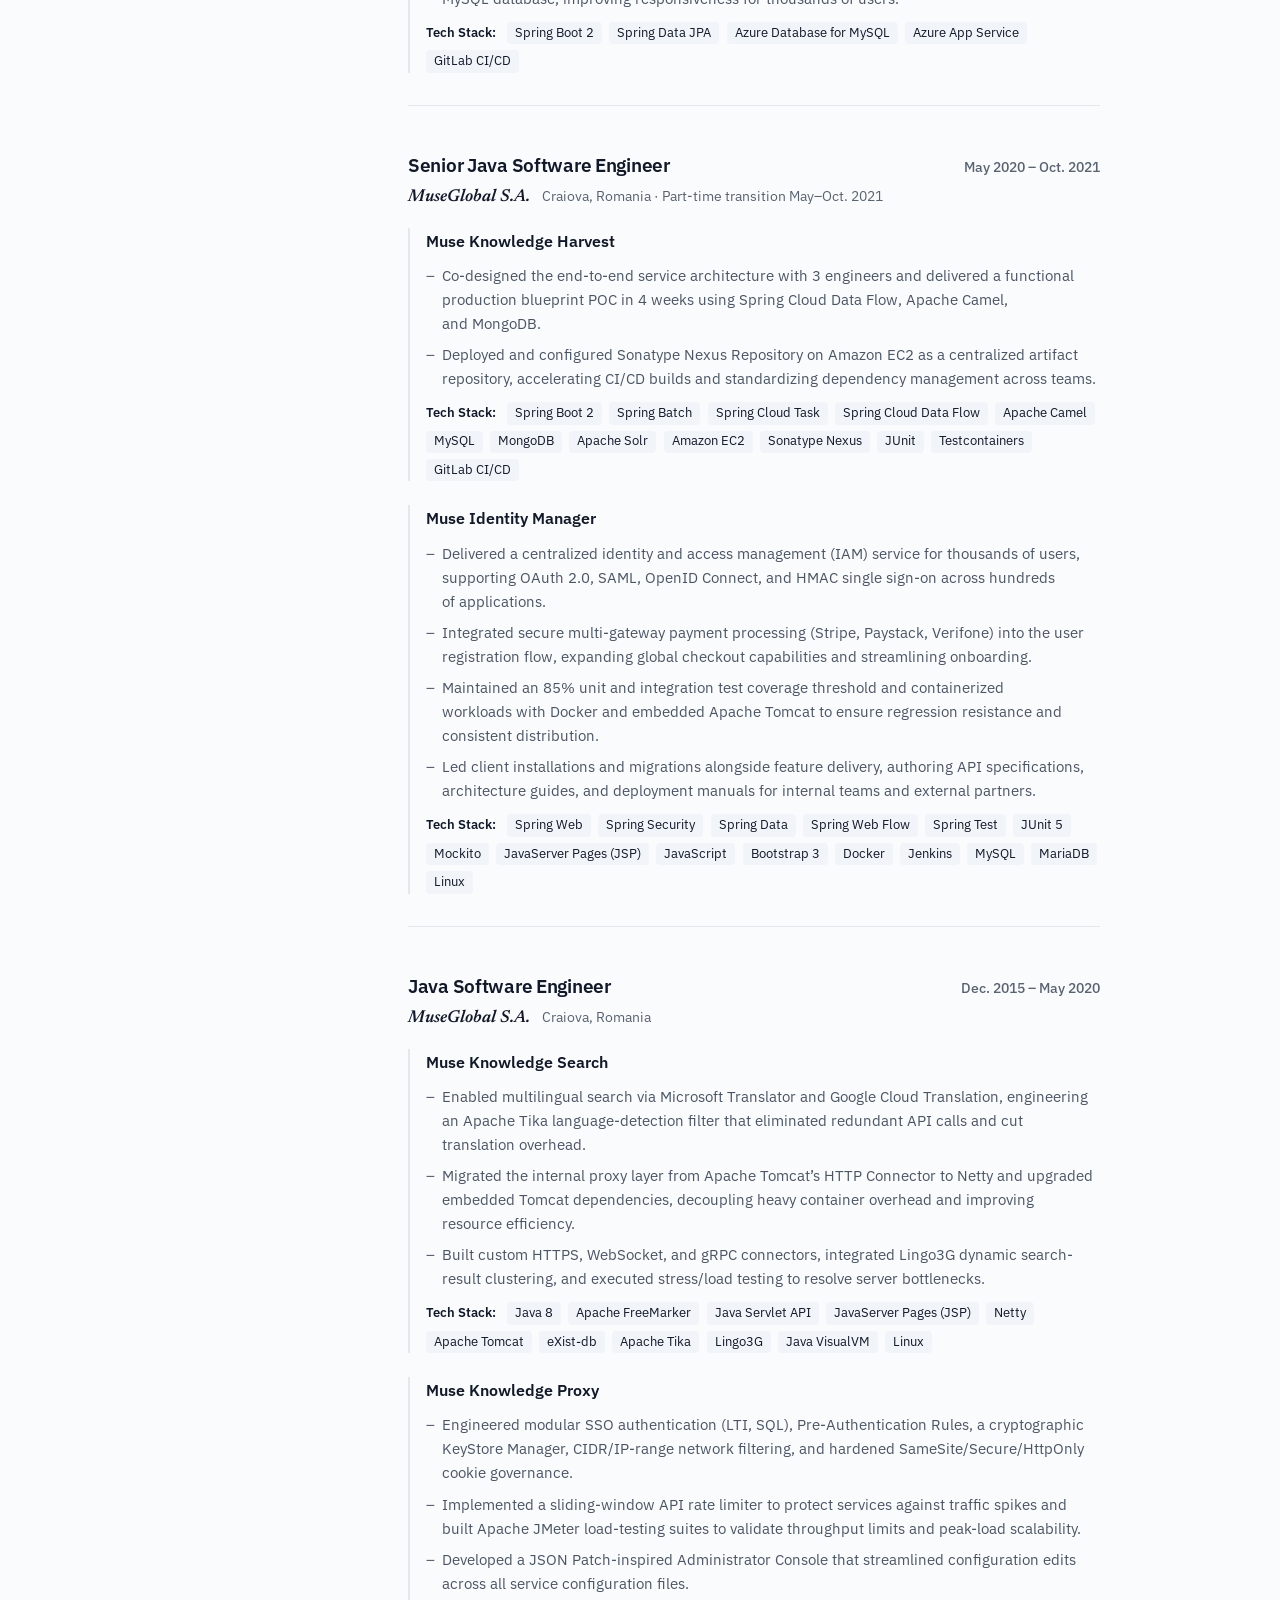
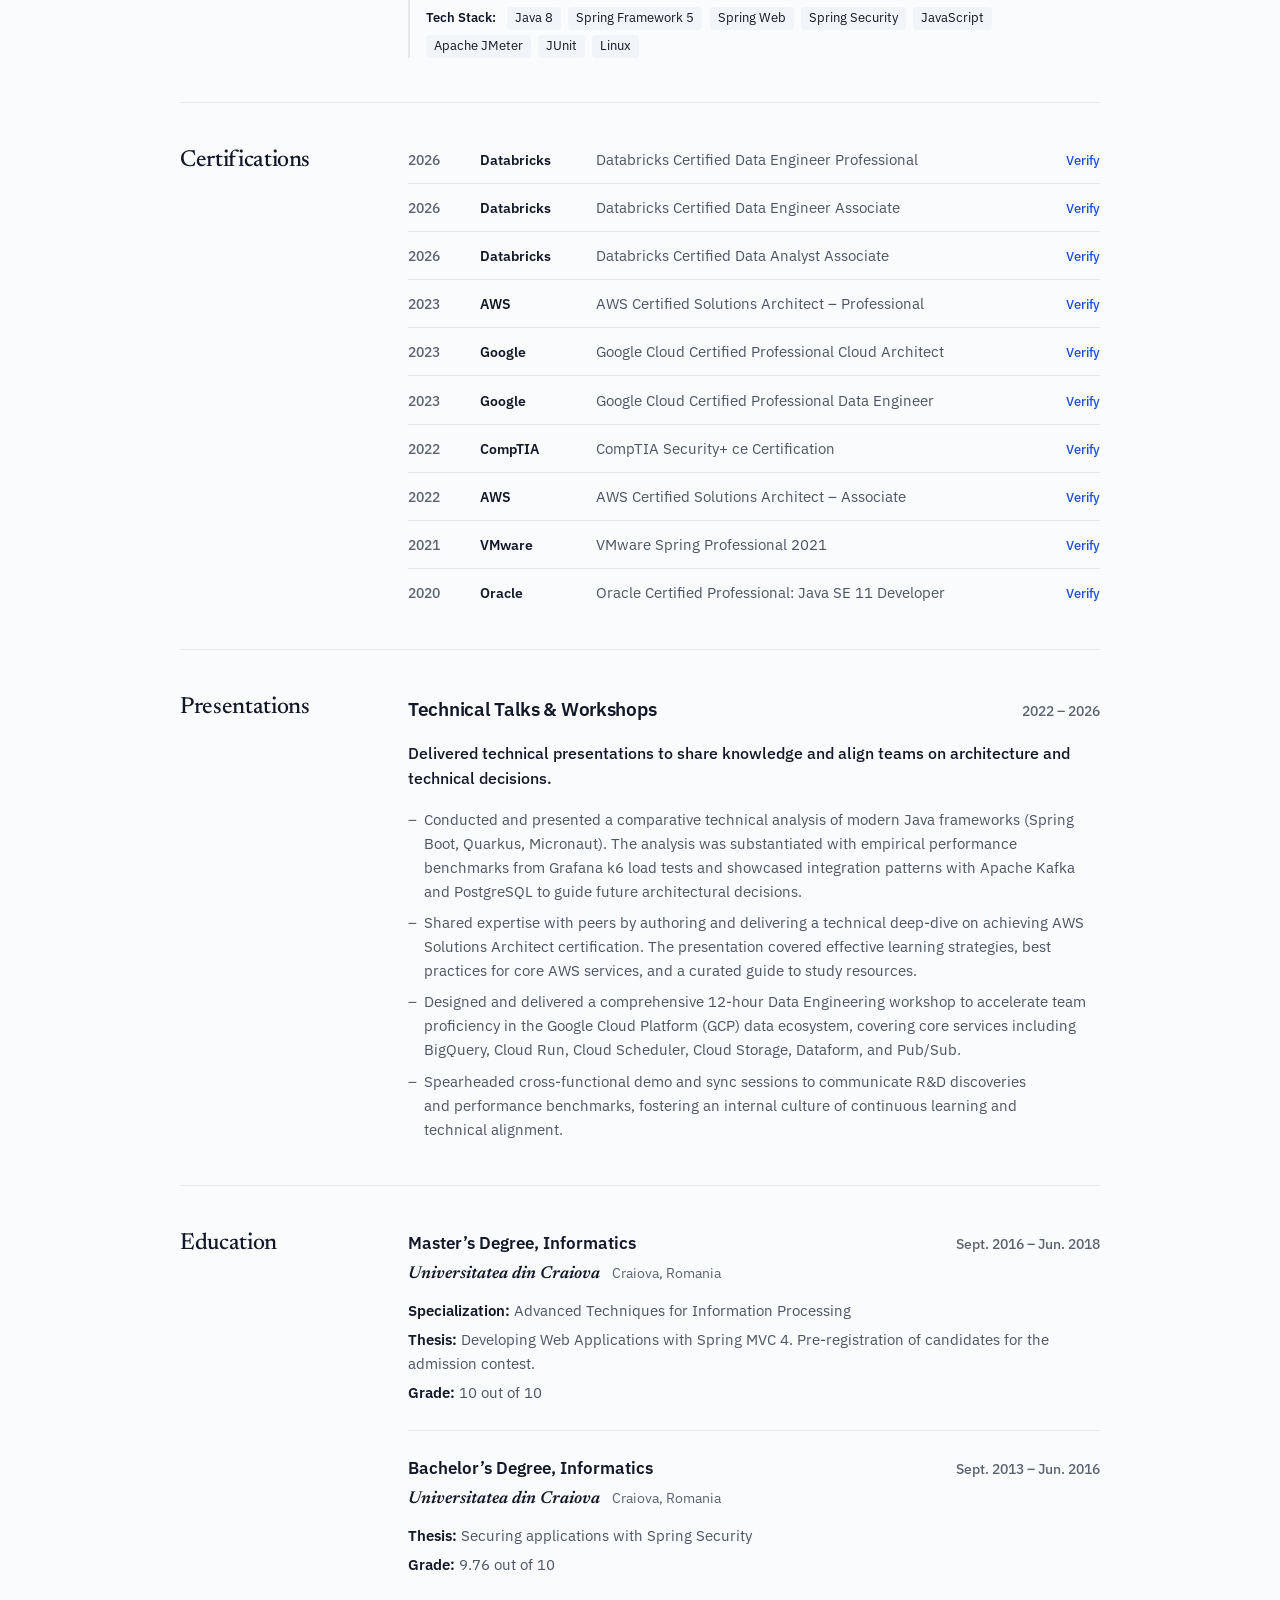
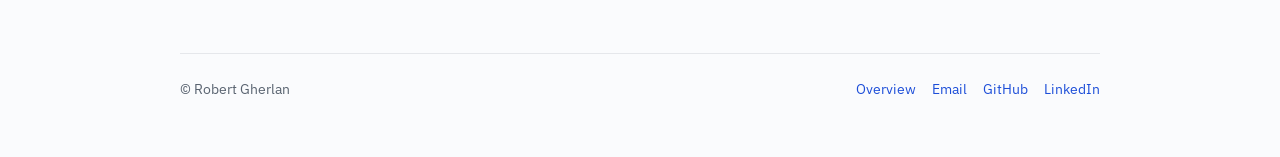
==== commit eb78cee9: "Updates to the CV to include the leadership role I had." ====
--- a/resume.html
+++ b/resume.html
@@ -5,14 +5,14 @@
         <meta name="viewport" content="width=device-width, initial-scale=1, viewport-fit=cover" />
         <meta
             name="description"
-            content="Robert Gherlan - Senior Data &amp; Software Engineer and Data Architect with nearly 11 years of experience on Google Cloud Platform, AWS, and Databricks."
+            content="Robert Gherlan - Senior Software &amp; Data Engineer, Tech Lead, and Architect with nearly 11 years of experience building software systems, microservices, and cloud-native data platforms on Google Cloud and AWS."
         />
         <meta name="author" content="Robert Gherlan" />
         <meta name="color-scheme" content="light dark" />
         <meta property="og:title" content="Robert Gherlan - Full Resume" />
         <meta
             property="og:description"
-            content="Nearly 11 years of experience designing and building cloud-native data platforms, distributed systems, and scalable API architectures on Google Cloud, AWS, and Databricks."
+            content="Nearly 11 years of experience leading engineering teams, building microservices and monolith modernizations, and designing cloud-native data platforms on Google Cloud, AWS, and Databricks."
         />
         <meta property="og:type" content="website" />
         <title>Robert Gherlan - Resume</title>
@@ -107,7 +107,7 @@
             <!-- Masthead -->
             <header class="masthead">
                 <h1 class="masthead-name">Robert Gherlan</h1>
-                <p class="masthead-role">Senior Data &amp; Software Engineer | Data Architect</p>
+                <p class="masthead-role">Senior Software &amp; Data Engineer | Tech Lead &amp; Architect</p>
                 <p class="masthead-credentials">
                     Google Cloud Professional Data Engineer &amp; Cloud Architect | AWS Solutions Architect &ndash; Professional |
                     Databricks Data Engineer Professional
@@ -157,13 +157,23 @@
 
                 <div class="section-content-col">
                     <p class="summary-lead">
-                        Senior Data &amp; Software Engineer with nearly 11&nbsp;years of experience in data engineering, backend
-                        software engineering, cloud architecture, and system integration on Google Cloud and AWS. Designed and
-                        implemented batch and streaming data pipelines, enterprise data warehouses, microservices, and API platforms
-                        that reduced technical debt and scaled with business needs.
+                        Senior Software &amp; Data Engineer and Tech Lead with nearly 11&nbsp;years of experience building production
+                        software systems, microservices, monolith modernizations, API platforms, and cloud-native data platforms on
+                        Google Cloud and AWS. Experienced in leading engineering teams, mentoring developers, and partnering with
+                        business stakeholders to deliver resilient, scalable architectures.
                     </p>
 
                     <ul class="editorial-list">
+                        <li>
+                            Led and mentored a team of 6&nbsp;engineers delivering the Social Impact Reporting Tool and Sustainability
+                            Product, partnering directly with business stakeholders to translate product requirements into scalable
+                            technical architectures.
+                        </li>
+                        <li>
+                            Built and modernized production backend software systems&mdash;decomposing a legacy telecom monolith into
+                            a fault-tolerant service-oriented architecture (cutting production defects by 90%), delivering centralized
+                            IAM/SSO across hundreds of applications, and reducing recommendation API latency by 98% (1&nbsp;s to 20&nbsp;ms).
+                        </li>
                         <li>
                             Architected Google Cloud data platforms processing 200M+&nbsp;events per day at 99.9% uptime, using
                             Cloud Dataflow, Apache Beam, Google BigQuery, Dataform, and Cloud Composer.
@@ -177,15 +187,8 @@
                             pipelines and serverless consolidation on Cloud Run.
                         </li>
                         <li>
-                            Modernized a telecom monolith into a fault-tolerant service-oriented architecture, cutting production
-                            defects by 90%.
-                        </li>
-                        <li>
-                            Owns the full delivery lifecycle, from requirements and system design to automated testing, CI/CD, and
-                            code reviews, and shares knowledge through technical workshops and mentoring.
-                        </li>
-                        <li>
-                            Holds 10 international cloud, data, and security certifications across Google Cloud, AWS, and Databricks.
+                            Holds 10 international cloud, data, and security certifications across Google Cloud, AWS, and Databricks,
+                            and actively upskills teams through technical talks and hands-on GCP/Java workshops.
                         </li>
                     </ul>
                 </div>
@@ -314,10 +317,14 @@
                         </div>
 
                         <div class="skill-row">
-                            <dt class="skill-term">Architecture &amp; Security</dt>
+                            <dt class="skill-term">Architecture, Leadership &amp; Security</dt>
                             <dd class="skill-values">
+                                <span class="tech-tag">Technical Leadership</span>
+                                <span class="tech-tag">Team Mentoring</span>
+                                <span class="tech-tag">Stakeholder Alignment</span>
                                 <span class="tech-tag">System Architecture</span>
                                 <span class="tech-tag">Microservices</span>
+                                <span class="tech-tag">Monolith Modernization</span>
                                 <span class="tech-tag">Service-Oriented Architecture (SOA)</span>
                                 <span class="tech-tag">Event-Driven Architecture</span>
                                 <span class="tech-tag">RESTful APIs</span>
@@ -356,7 +363,7 @@
                         <article class="role-entry">
                             <div class="role-header">
                                 <div>
-                                    <h3 class="role-title">Senior Software Engineer / Data Architect</h3>
+                                    <h3 class="role-title">Senior Software Engineer / Data Architect (Tech Lead)</h3>
                                     <div class="role-org">
                                         <span class="role-company">rinf.tech</span>
                                         <span class="role-location">Remote</span>
@@ -369,7 +376,11 @@
                                 <div class="project-item">
                                     <h4 class="project-title">Social Impact Reporting Tool</h4>
                                     <ul class="project-bullets">
-                                        <li>Designed the high-level product architecture, enabling faster releases and reducing manual work.</li>
+                                        <li>
+                                            Led and mentored a team of 6&nbsp;engineers while partnering with business stakeholders to
+                                            translate reporting requests into the high-level product architecture, enabling faster releases
+                                            and reducing manual work.
+                                        </li>
                                         <li>
                                             Implemented role-based access control (RBAC) following least-privilege principles, applying dynamic
                                             data masking along with row and column-level security to safeguard sensitive PII for GDPR compliance.
@@ -401,8 +412,9 @@
                                     <h4 class="project-title">Sustainability Product</h4>
                                     <ul class="project-bullets">
                                         <li>
-                                            Authored the high-level and low-level architecture and led the migration of the enterprise Data
-                                            Warehouse from Cloud SQL to Google BigQuery, reducing infrastructure costs, boosting query
+                                            Led a 6-engineer team and collaborated with business stakeholders to translate sustainability
+                                            requirements into high-level and low-level architectures, driving the enterprise Data Warehouse
+                                            migration from Cloud SQL to Google BigQuery&mdash;reducing infrastructure costs, boosting query
                                             performance, strengthening security, and streamlining analyst access with end-to-end lineage via
                                             Dataform and Google Cloud Dataplex (Knowledge Catalog).
                                         </li>
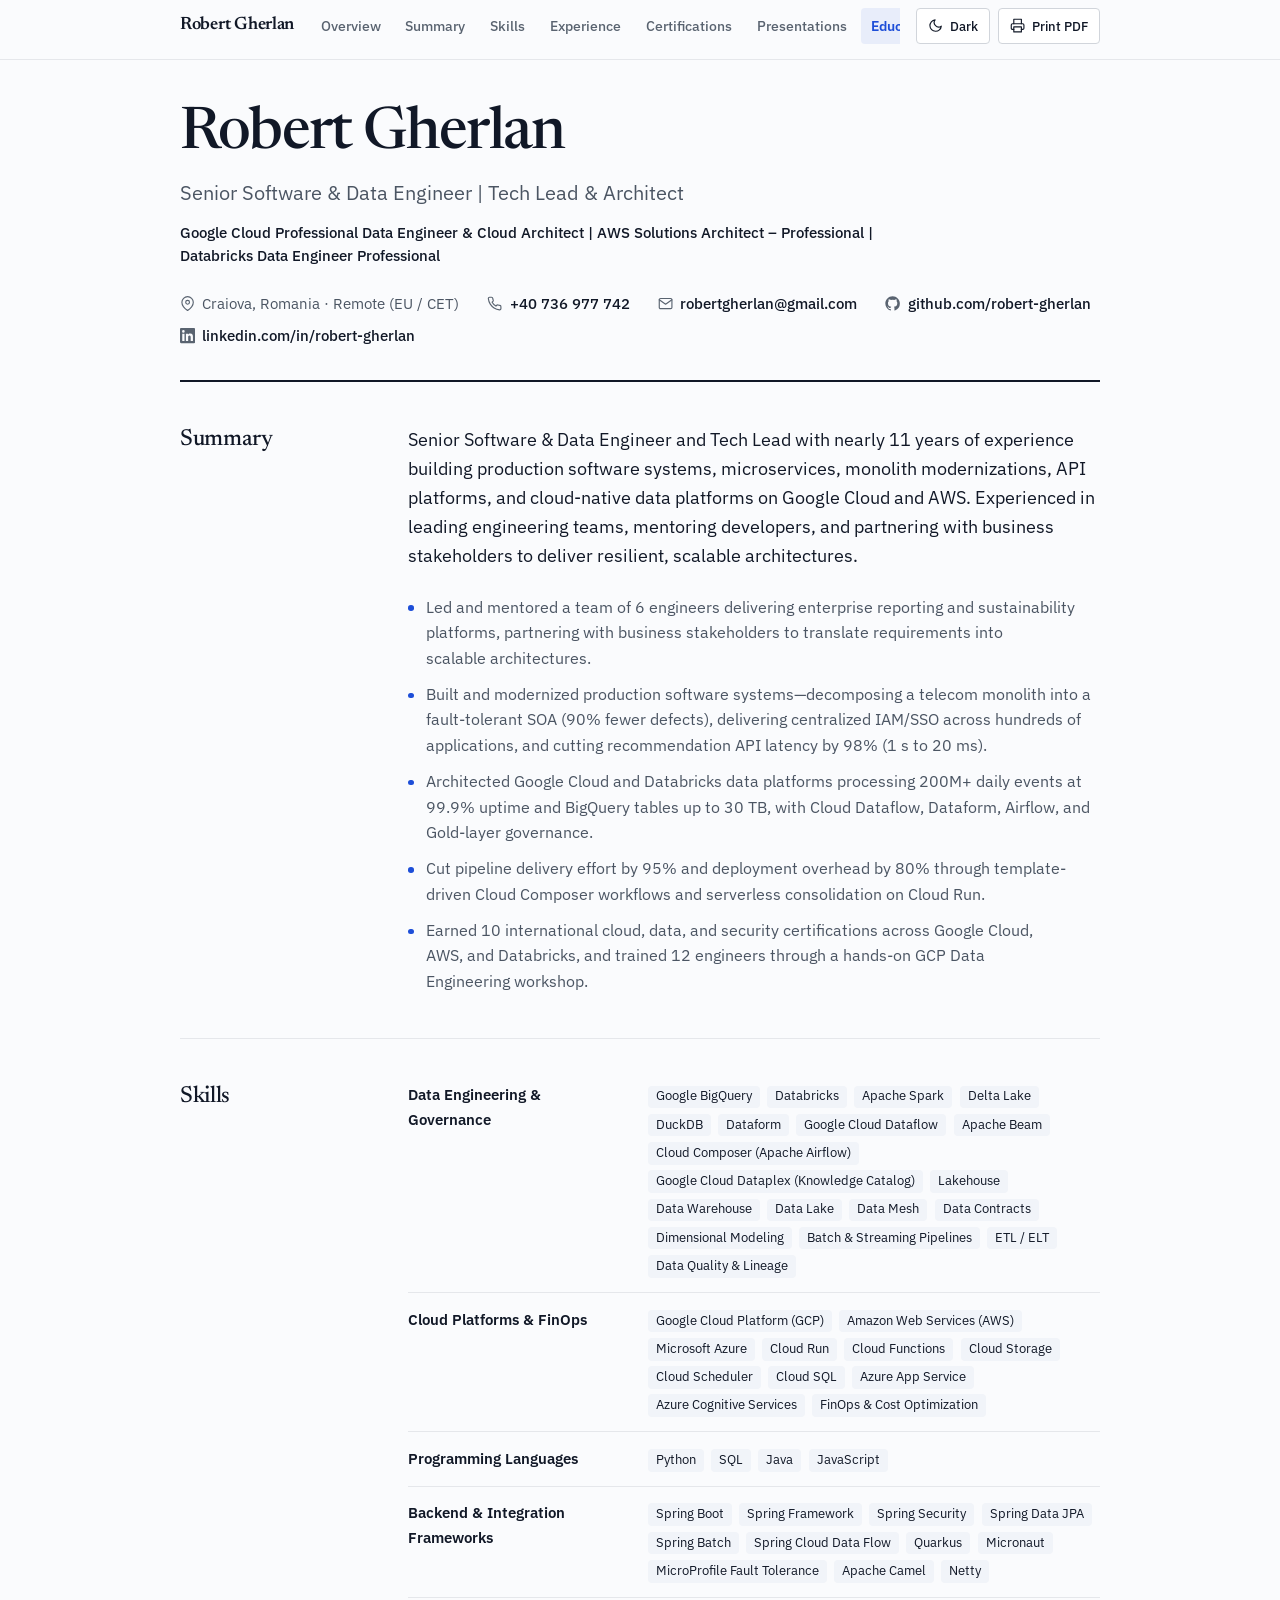
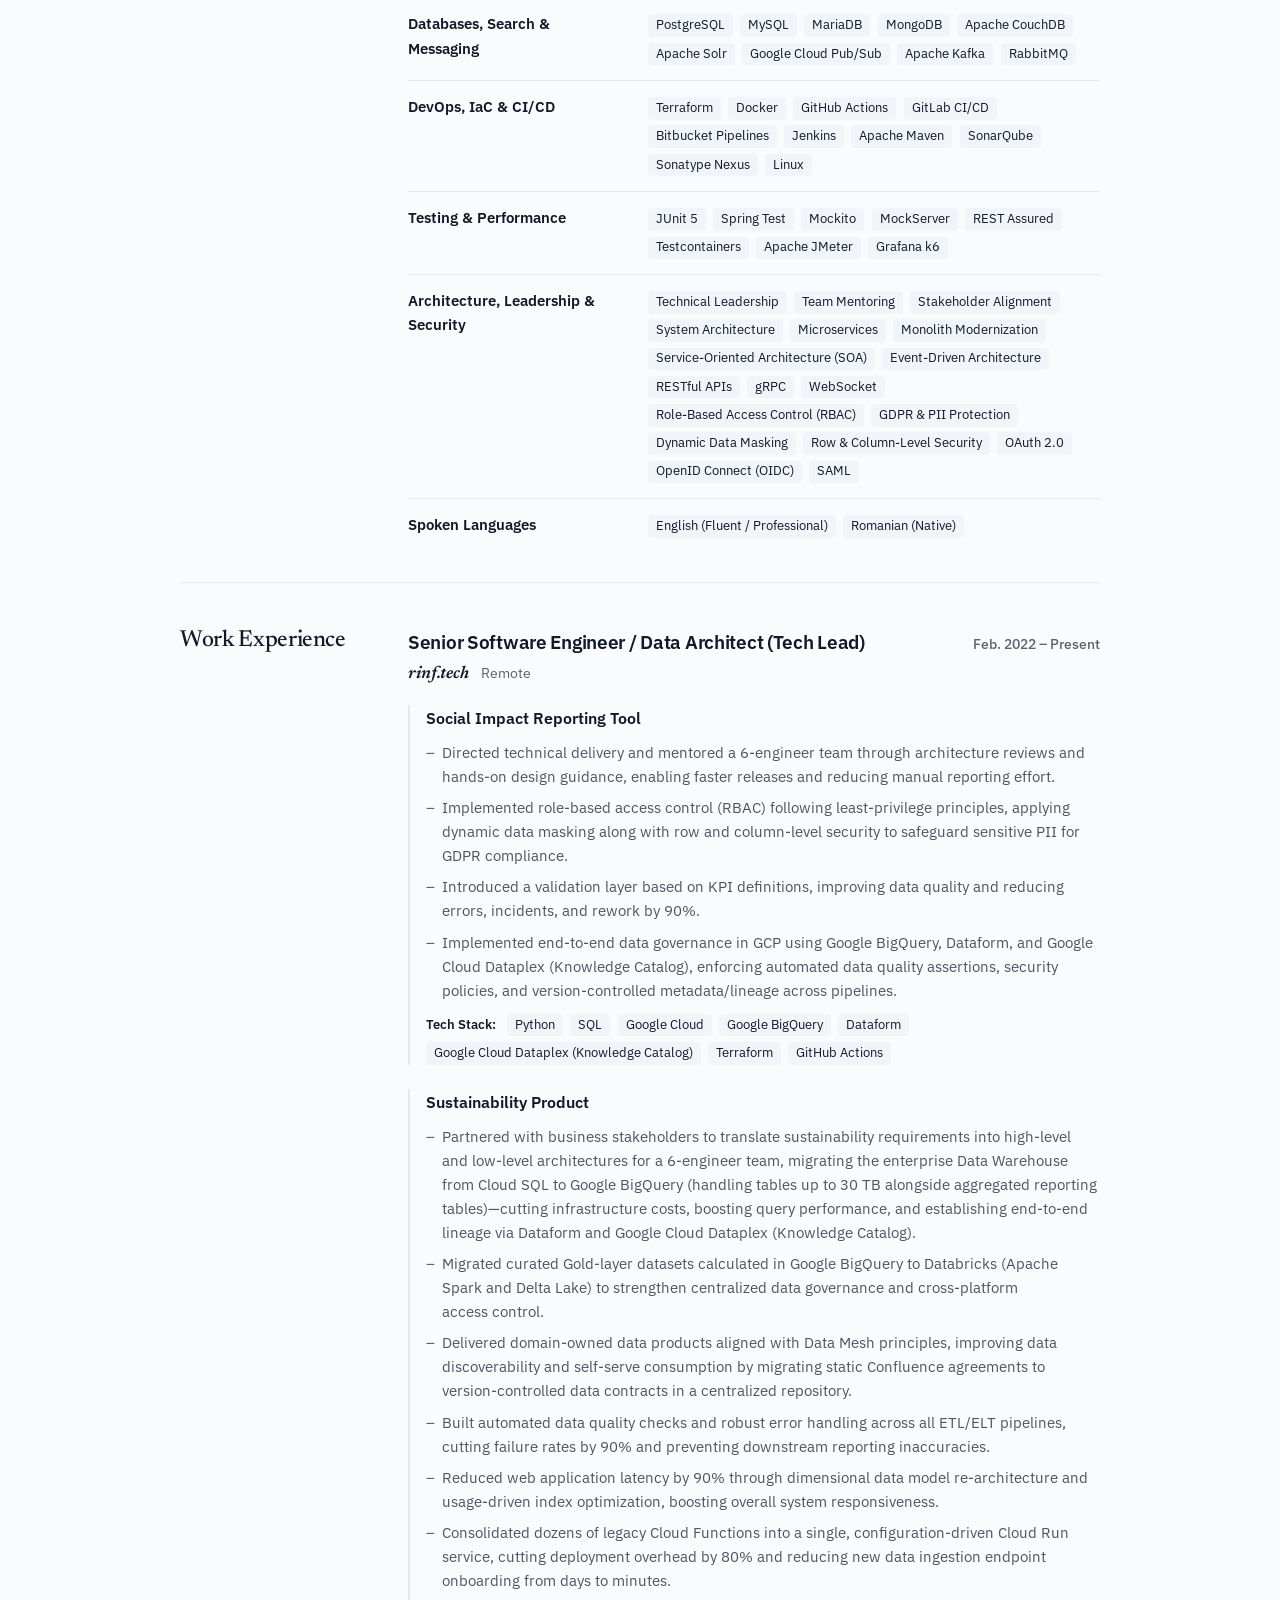
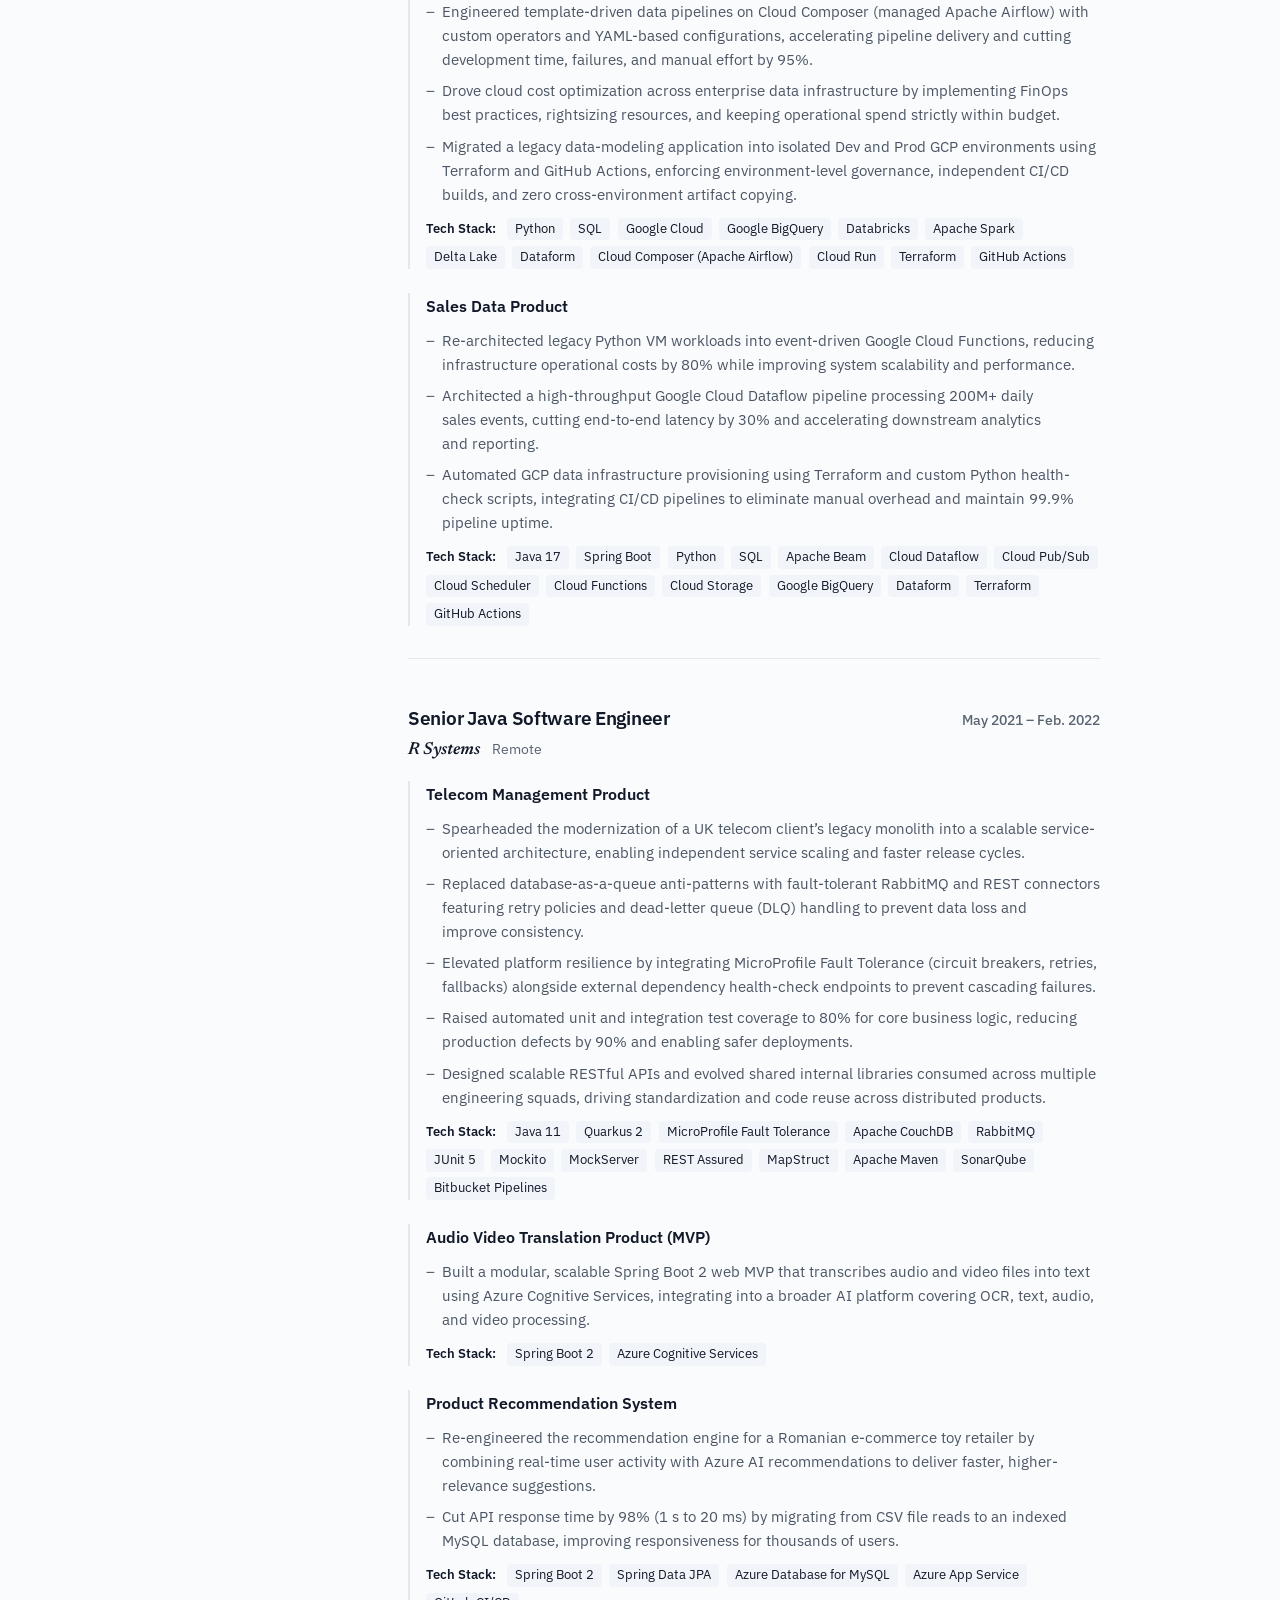
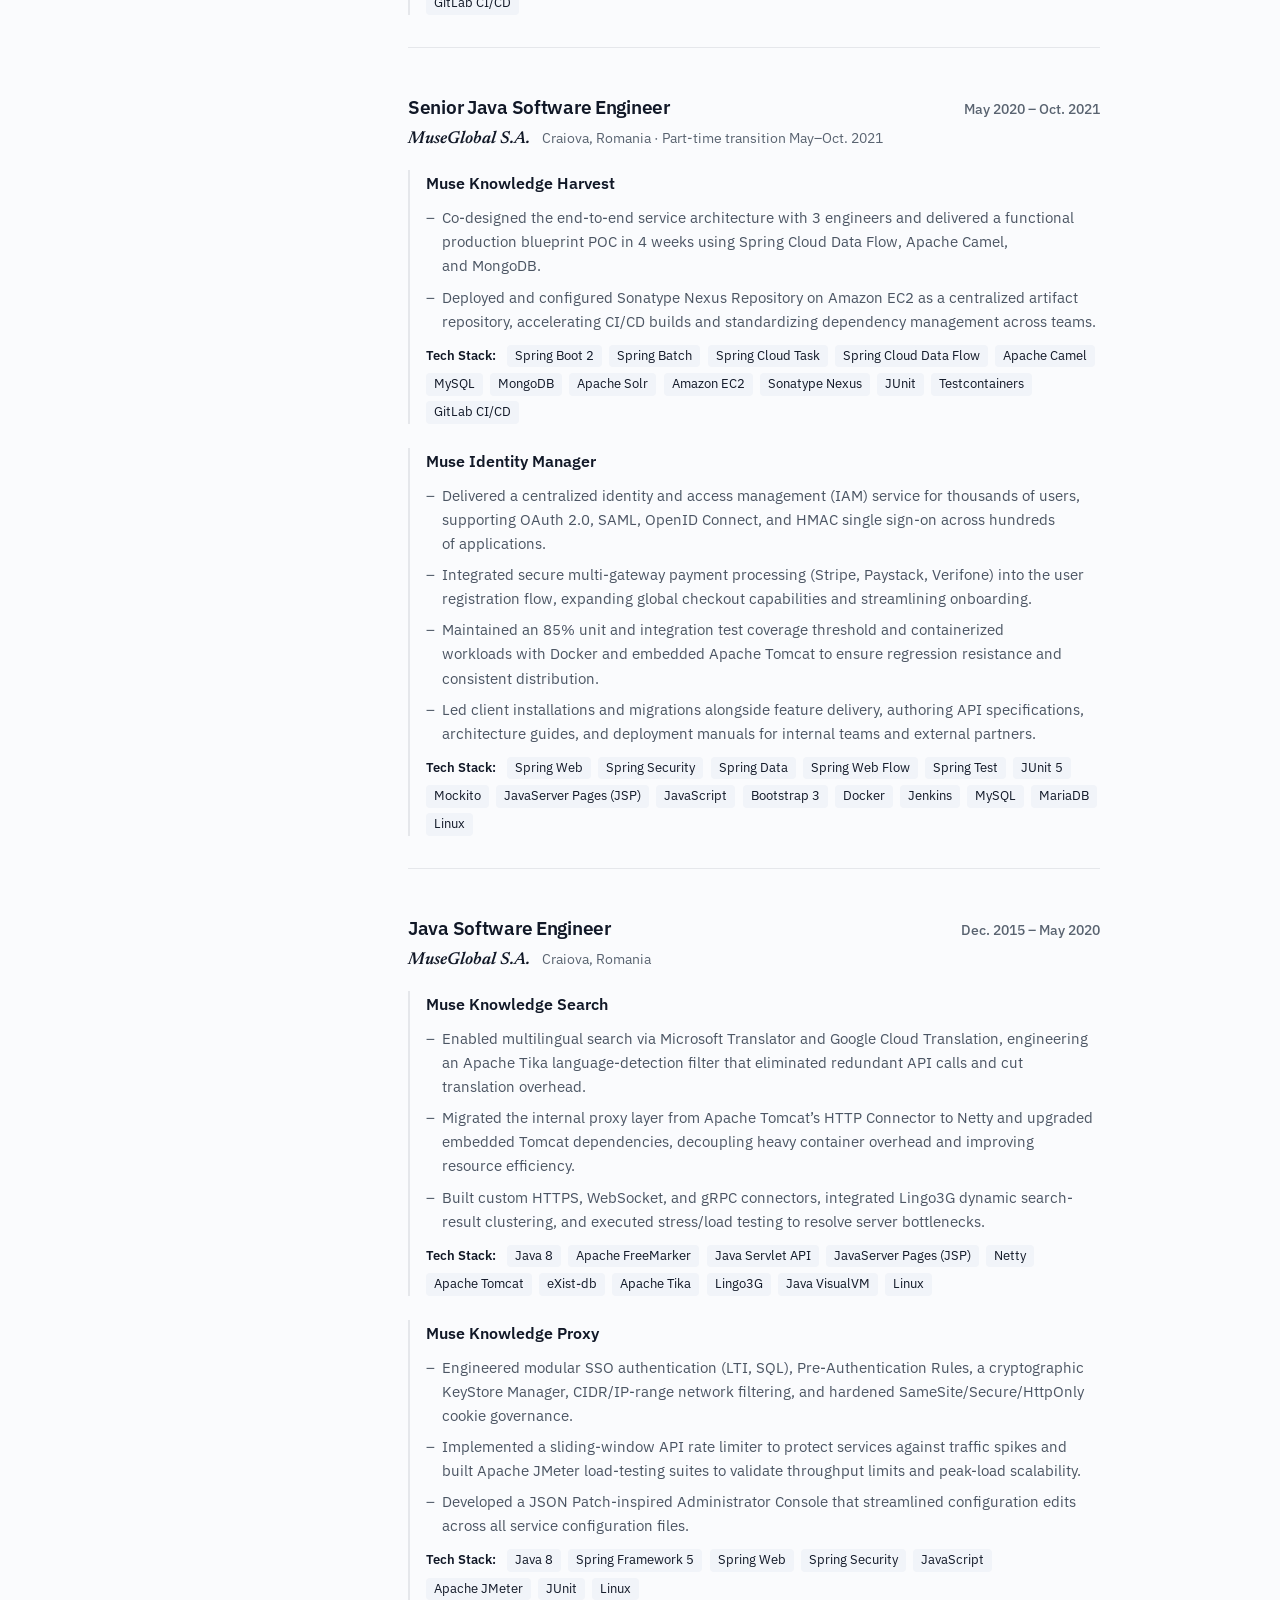
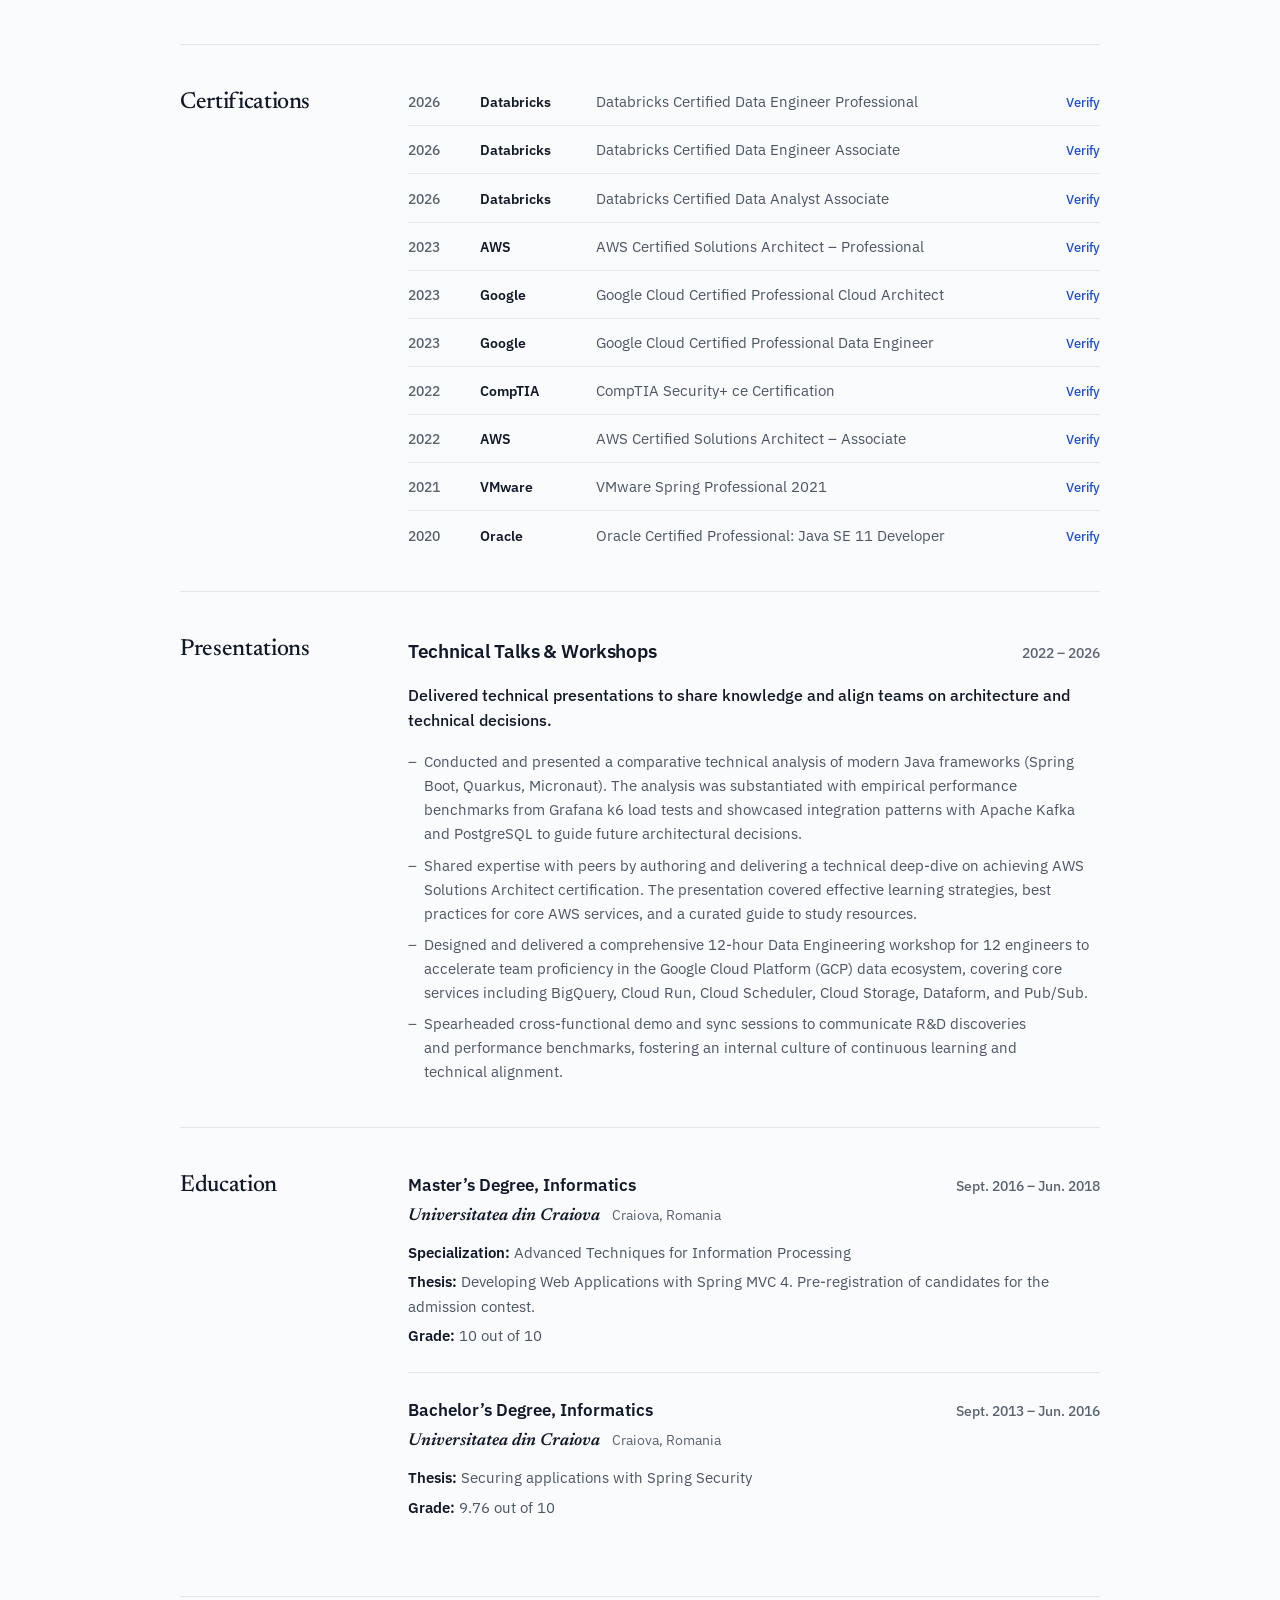
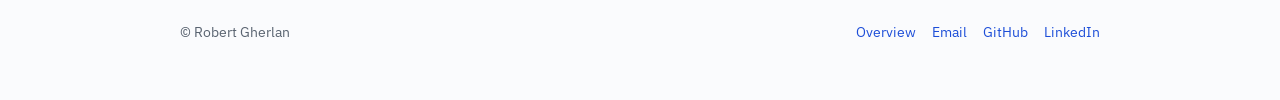
==== commit 37d86b21: "Improved the resume." ====
--- a/resume.html
+++ b/resume.html
@@ -165,30 +165,25 @@
 
                     <ul class="editorial-list">
                         <li>
-                            Led and mentored a team of 6&nbsp;engineers delivering the Social Impact Reporting Tool and Sustainability
-                            Product, partnering directly with business stakeholders to translate product requirements into scalable
-                            technical architectures.
+                            Led and mentored a team of 6&nbsp;engineers delivering enterprise reporting and sustainability platforms,
+                            partnering with business stakeholders to translate requirements into scalable architectures.
                         </li>
                         <li>
-                            Built and modernized production backend software systems&mdash;decomposing a legacy telecom monolith into
-                            a fault-tolerant service-oriented architecture (cutting production defects by 90%), delivering centralized
-                            IAM/SSO across hundreds of applications, and reducing recommendation API latency by 98% (1&nbsp;s to 20&nbsp;ms).
+                            Built and modernized production software systems&mdash;decomposing a telecom monolith into a
+                            fault-tolerant SOA (90% fewer defects), delivering centralized IAM/SSO across hundreds of applications,
+                            and cutting recommendation API latency by 98% (1&nbsp;s to 20&nbsp;ms).
                         </li>
                         <li>
-                            Architected Google Cloud data platforms processing 200M+&nbsp;events per day at 99.9% uptime, using
-                            Cloud Dataflow, Apache Beam, Google BigQuery, Dataform, and Cloud Composer.
+                            Architected Google Cloud and Databricks data platforms processing 200M+&nbsp;daily events at 99.9% uptime
+                            and BigQuery tables up to 30&nbsp;TB, with Cloud Dataflow, Dataform, Airflow, and Gold-layer governance.
                         </li>
                         <li>
-                            Led a Cloud SQL to Google BigQuery warehouse migration with dimensional modeling, Data Mesh data contracts,
-                            automated data quality checks, and end-to-end lineage via Google Cloud Dataplex (Knowledge Catalog).
+                            Cut pipeline delivery effort by 95% and deployment overhead by 80% through template-driven Cloud Composer
+                            workflows and serverless consolidation on Cloud Run.
                         </li>
                         <li>
-                            Cut pipeline delivery effort by 95% and deployment overhead by 80% through template-driven Apache Airflow
-                            pipelines and serverless consolidation on Cloud Run.
-                        </li>
-                        <li>
-                            Holds 10 international cloud, data, and security certifications across Google Cloud, AWS, and Databricks,
-                            and actively upskills teams through technical talks and hands-on GCP/Java workshops.
+                            Earned 10 international cloud, data, and security certifications across Google Cloud, AWS, and Databricks,
+                            and trained 12&nbsp;engineers through a hands-on GCP Data Engineering workshop.
                         </li>
                     </ul>
                 </div>
@@ -249,7 +244,7 @@
                             <dd class="skill-values">
                                 <span class="tech-tag">Python</span>
                                 <span class="tech-tag">SQL</span>
-                                <span class="tech-tag">Java (8, 11, 17)</span>
+                                <span class="tech-tag">Java</span>
                                 <span class="tech-tag">JavaScript</span>
                             </dd>
                         </div>
@@ -377,9 +372,8 @@
                                     <h4 class="project-title">Social Impact Reporting Tool</h4>
                                     <ul class="project-bullets">
                                         <li>
-                                            Led and mentored a team of 6&nbsp;engineers while partnering with business stakeholders to
-                                            translate reporting requests into the high-level product architecture, enabling faster releases
-                                            and reducing manual work.
+                                            Directed technical delivery and mentored a 6-engineer team through architecture reviews and
+                                            hands-on design guidance, enabling faster releases and reducing manual reporting effort.
                                         </li>
                                         <li>
                                             Implemented role-based access control (RBAC) following least-privilege principles, applying dynamic
@@ -412,11 +406,15 @@
                                     <h4 class="project-title">Sustainability Product</h4>
                                     <ul class="project-bullets">
                                         <li>
-                                            Led a 6-engineer team and collaborated with business stakeholders to translate sustainability
-                                            requirements into high-level and low-level architectures, driving the enterprise Data Warehouse
-                                            migration from Cloud SQL to Google BigQuery&mdash;reducing infrastructure costs, boosting query
-                                            performance, strengthening security, and streamlining analyst access with end-to-end lineage via
-                                            Dataform and Google Cloud Dataplex (Knowledge Catalog).
+                                            Partnered with business stakeholders to translate sustainability requirements into high-level
+                                            and low-level architectures for a 6-engineer team, migrating the enterprise Data Warehouse from
+                                            Cloud SQL to Google BigQuery (handling tables up to 30&nbsp;TB alongside aggregated reporting
+                                            tables)&mdash;cutting infrastructure costs, boosting query performance, and establishing
+                                            end-to-end lineage via Dataform and Google Cloud Dataplex (Knowledge Catalog).
+                                        </li>
+                                        <li>
+                                            Migrated curated Gold-layer datasets calculated in Google BigQuery to Databricks (Apache Spark
+                                            and Delta Lake) to strengthen centralized data governance and cross-platform access control.
                                         </li>
                                         <li>
                                             Delivered domain-owned data products aligned with Data Mesh principles, improving data discoverability
@@ -457,6 +455,9 @@
                                         <span class="tech-tag">SQL</span>
                                         <span class="tech-tag">Google Cloud</span>
                                         <span class="tech-tag">Google BigQuery</span>
+                                        <span class="tech-tag">Databricks</span>
+                                        <span class="tech-tag">Apache Spark</span>
+                                        <span class="tech-tag">Delta Lake</span>
                                         <span class="tech-tag">Dataform</span>
                                         <span class="tech-tag">Cloud Composer (Apache Airflow)</span>
                                         <span class="tech-tag">Cloud Run</span>
@@ -951,9 +952,9 @@
                                 AWS services, and a curated guide to study resources.
                             </li>
                             <li>
-                                Designed and delivered a comprehensive 12-hour Data Engineering workshop to accelerate team proficiency in
-                                the Google Cloud Platform (GCP) data ecosystem, covering core services including BigQuery, Cloud Run, Cloud
-                                Scheduler, Cloud Storage, Dataform, and Pub/Sub.
+                                Designed and delivered a comprehensive 12-hour Data Engineering workshop for 12&nbsp;engineers to
+                                accelerate team proficiency in the Google Cloud Platform (GCP) data ecosystem, covering core services
+                                including BigQuery, Cloud Run, Cloud Scheduler, Cloud Storage, Dataform, and Pub/Sub.
                             </li>
                             <li>
                                 Spearheaded cross-functional demo and sync sessions to communicate R&amp;D discoveries and performance
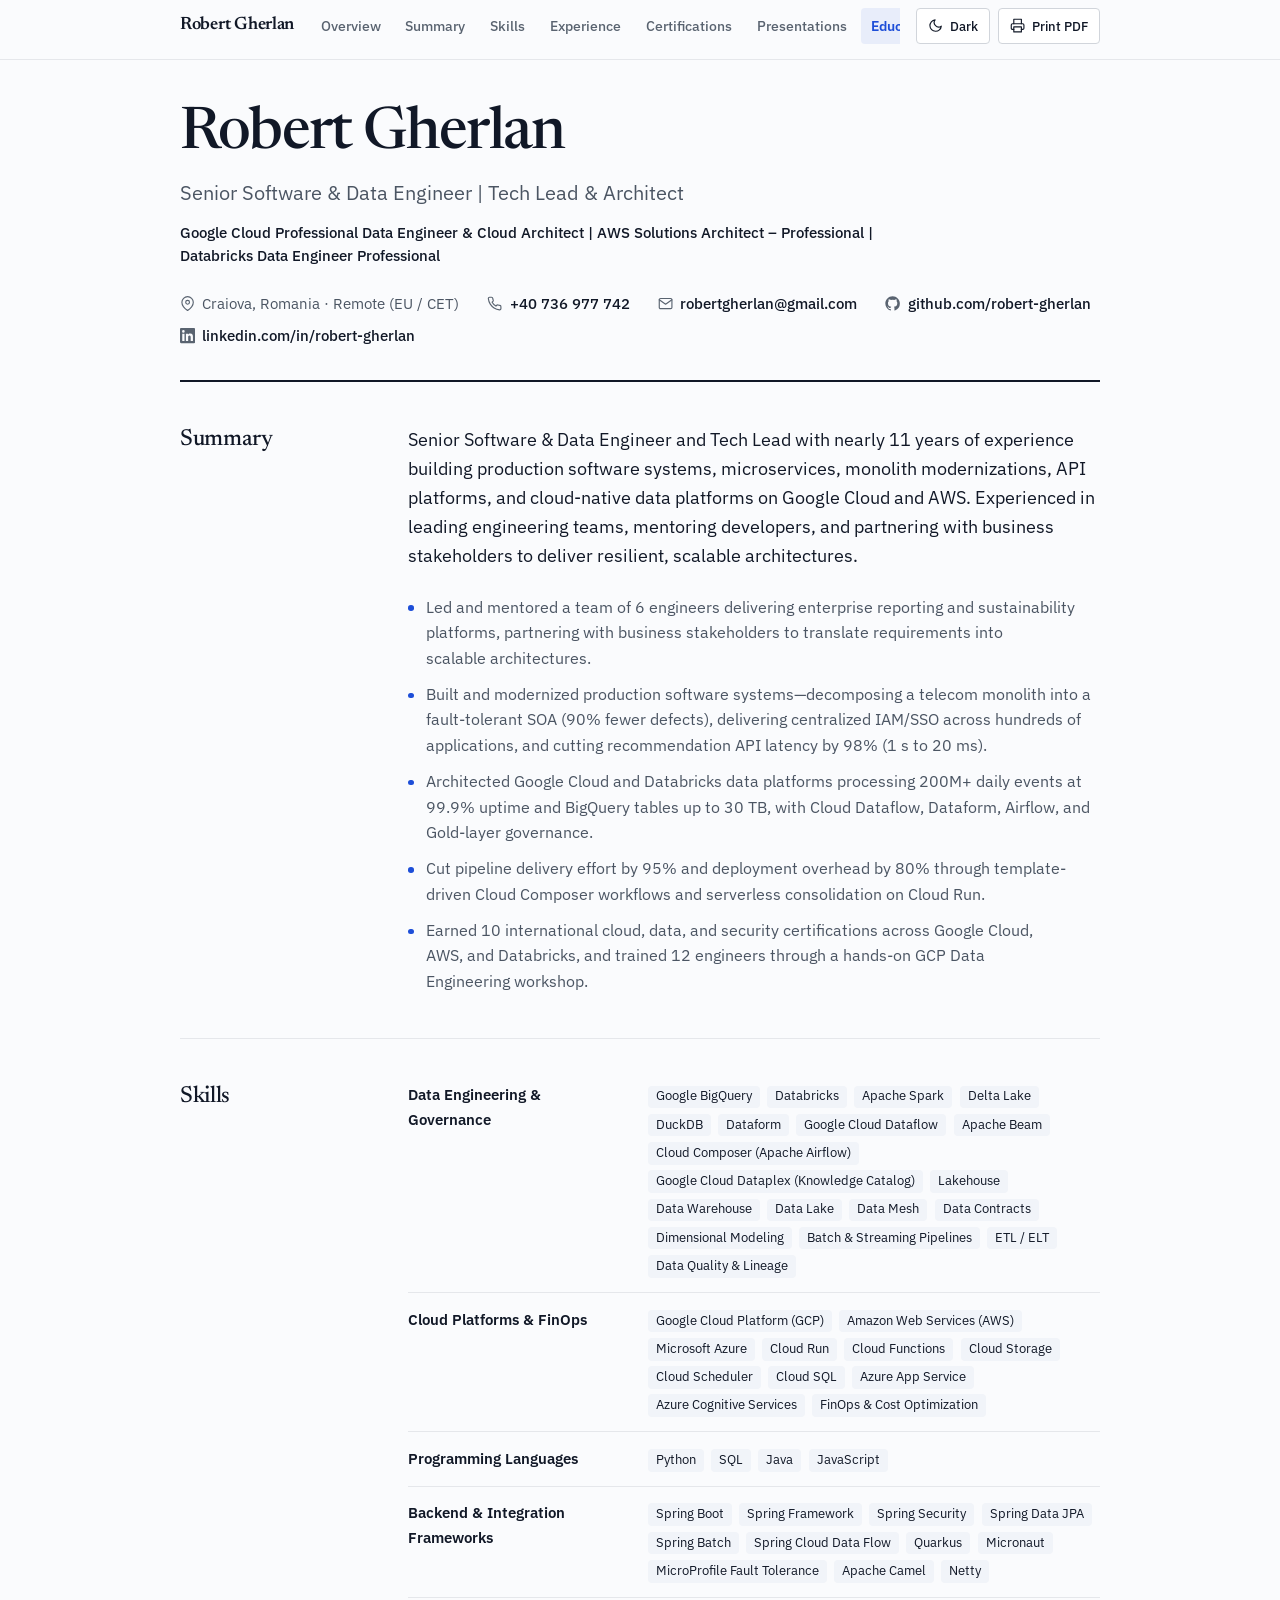
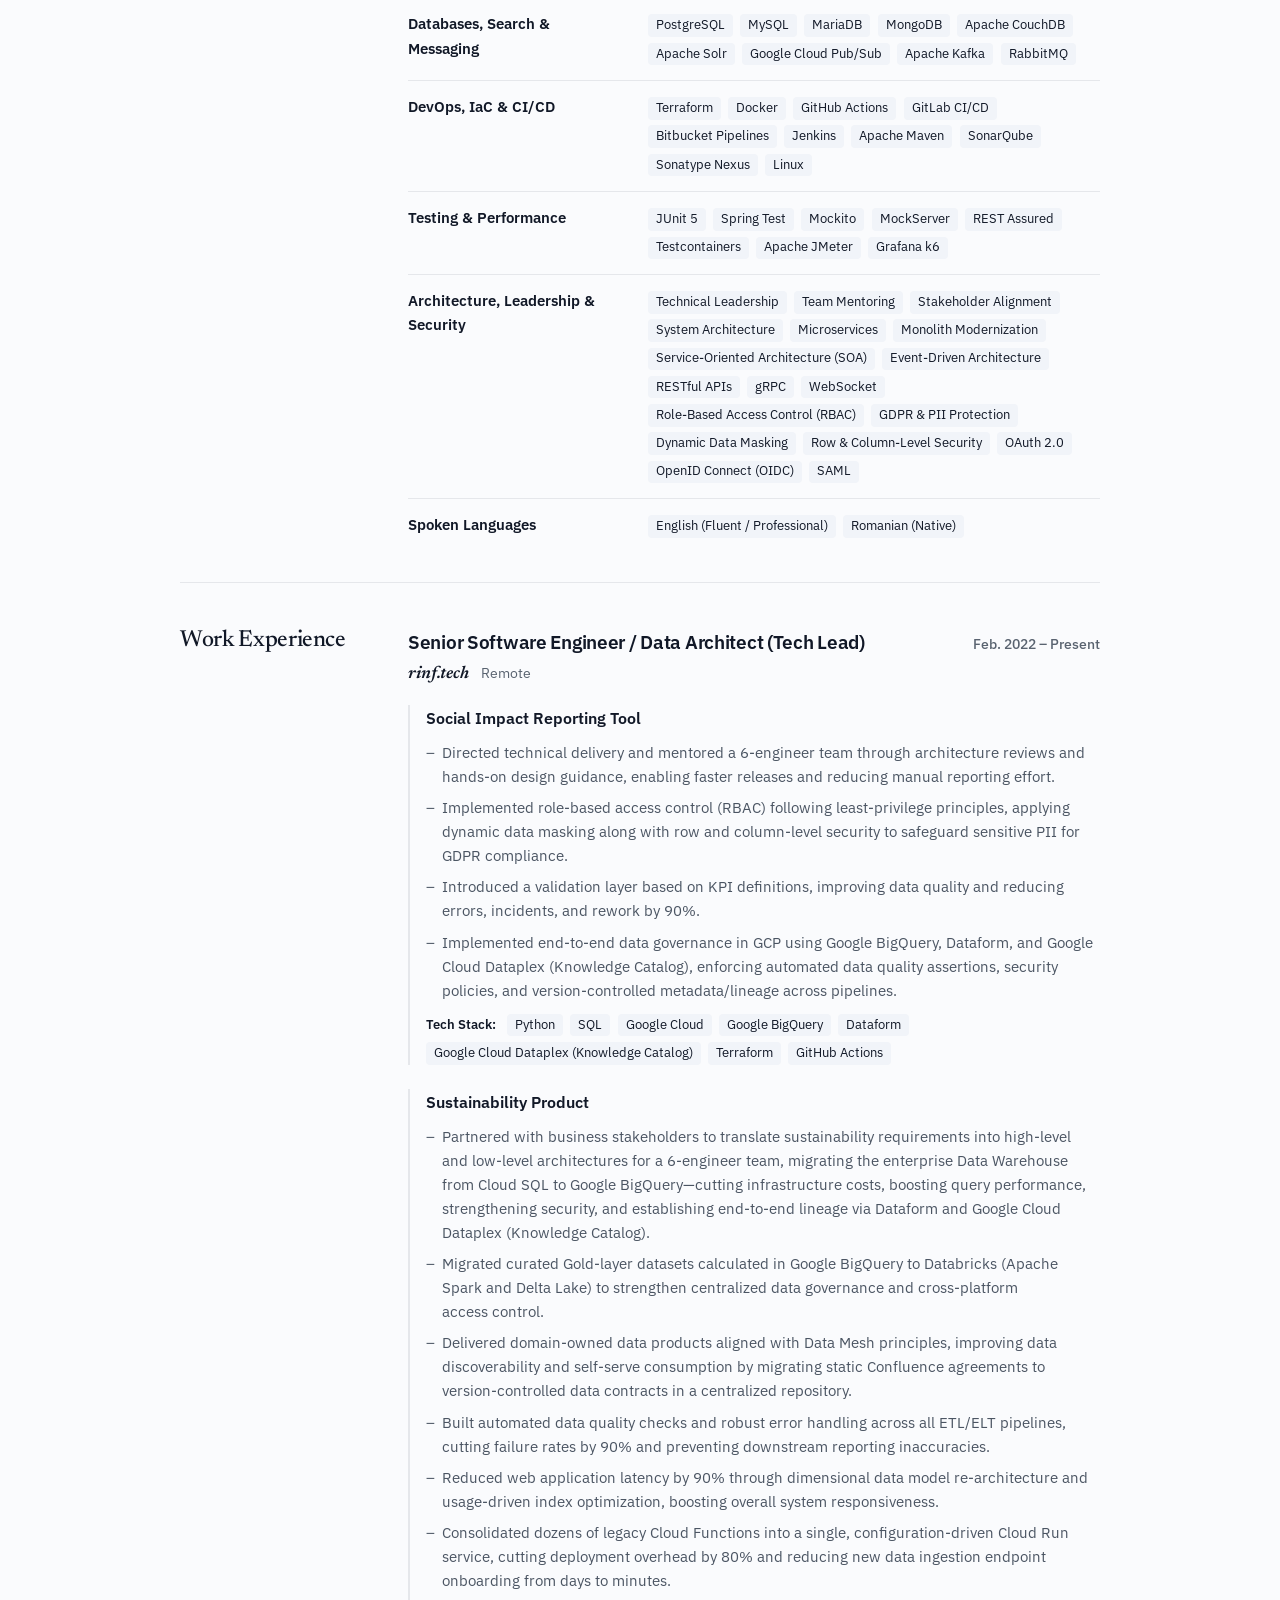
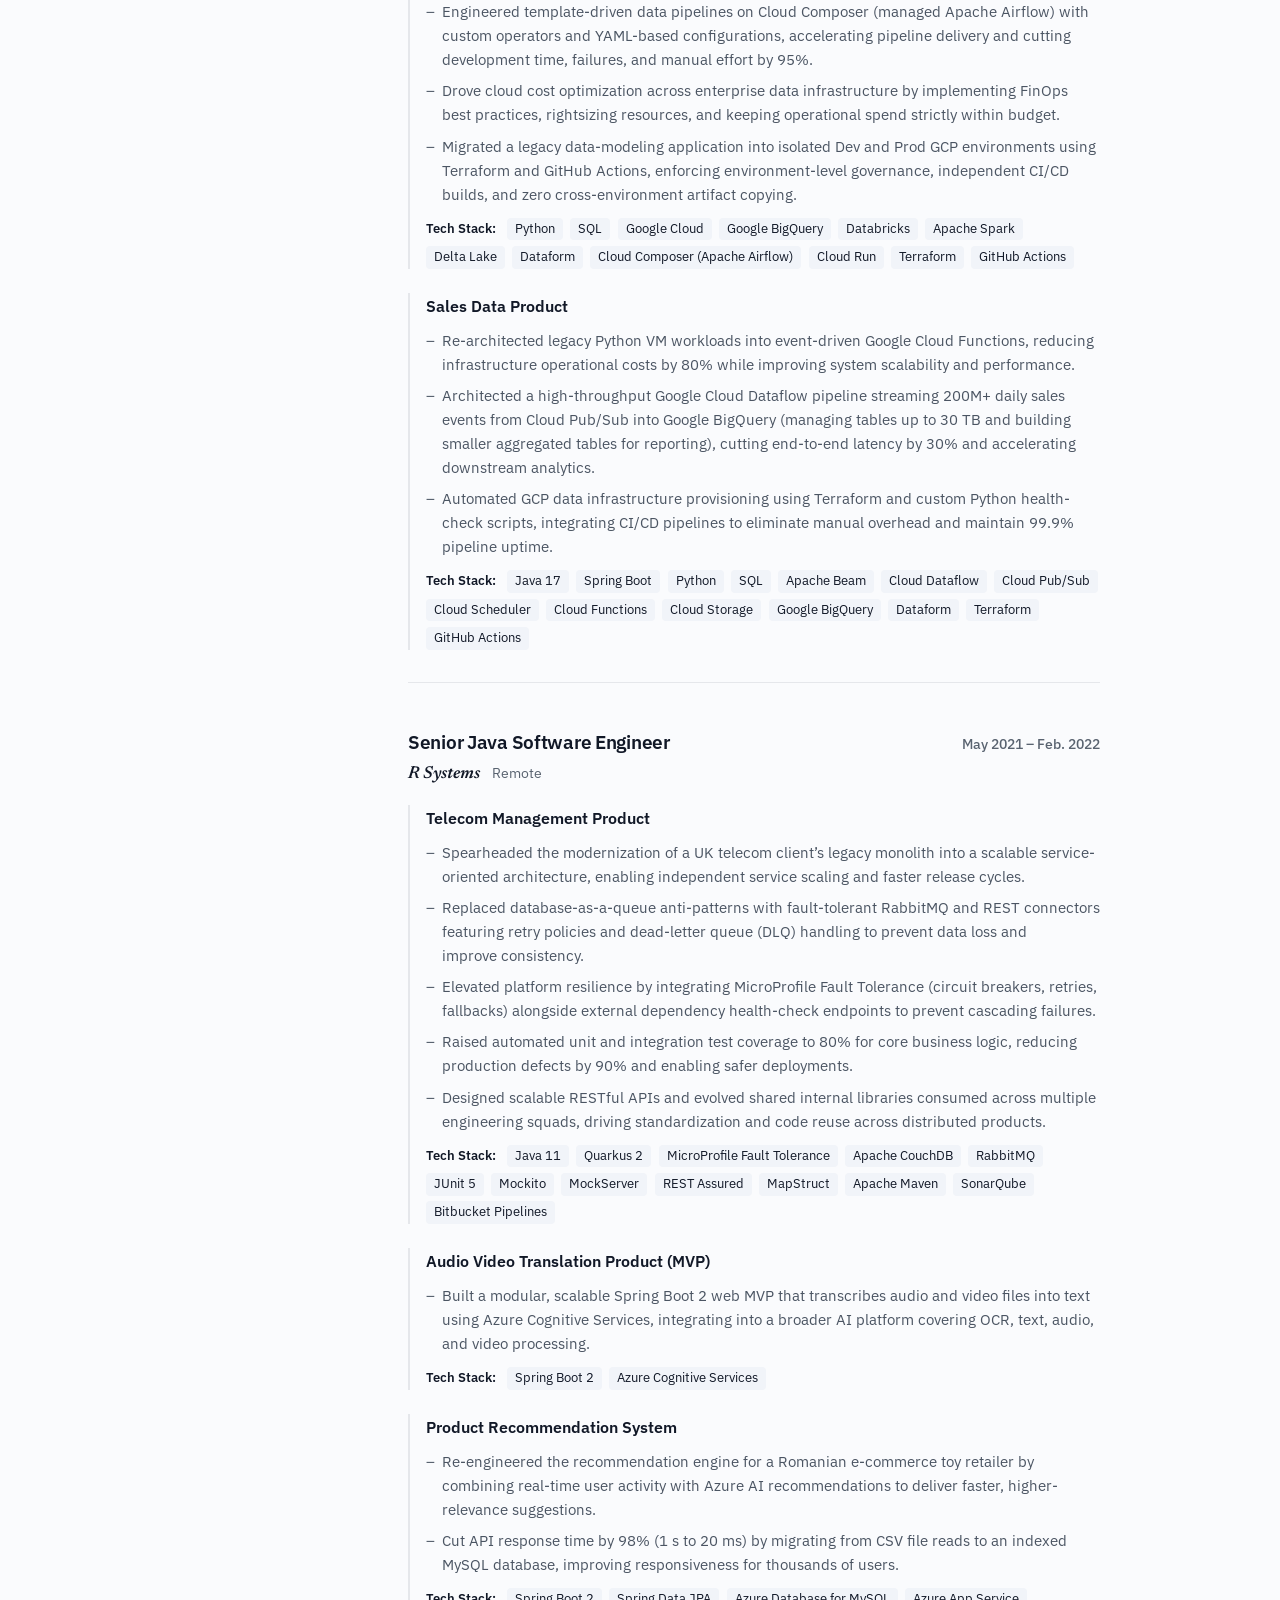
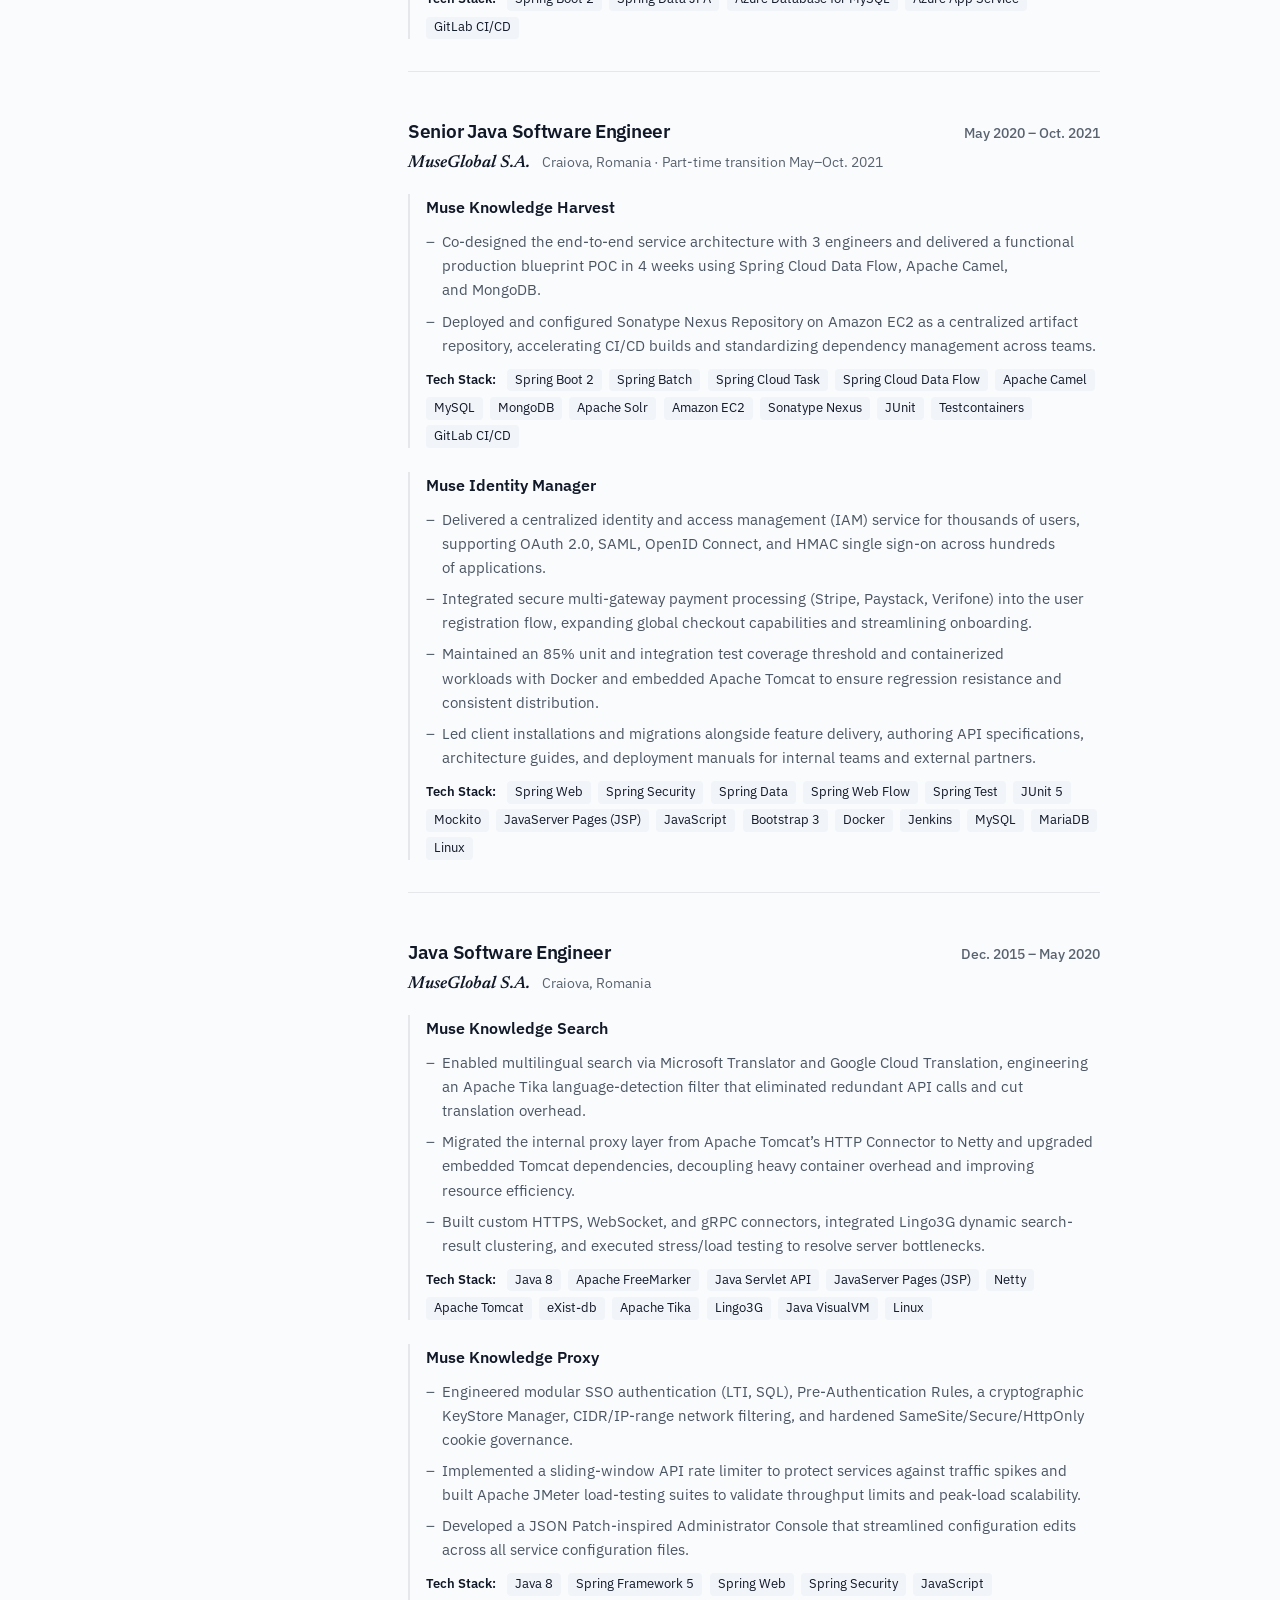
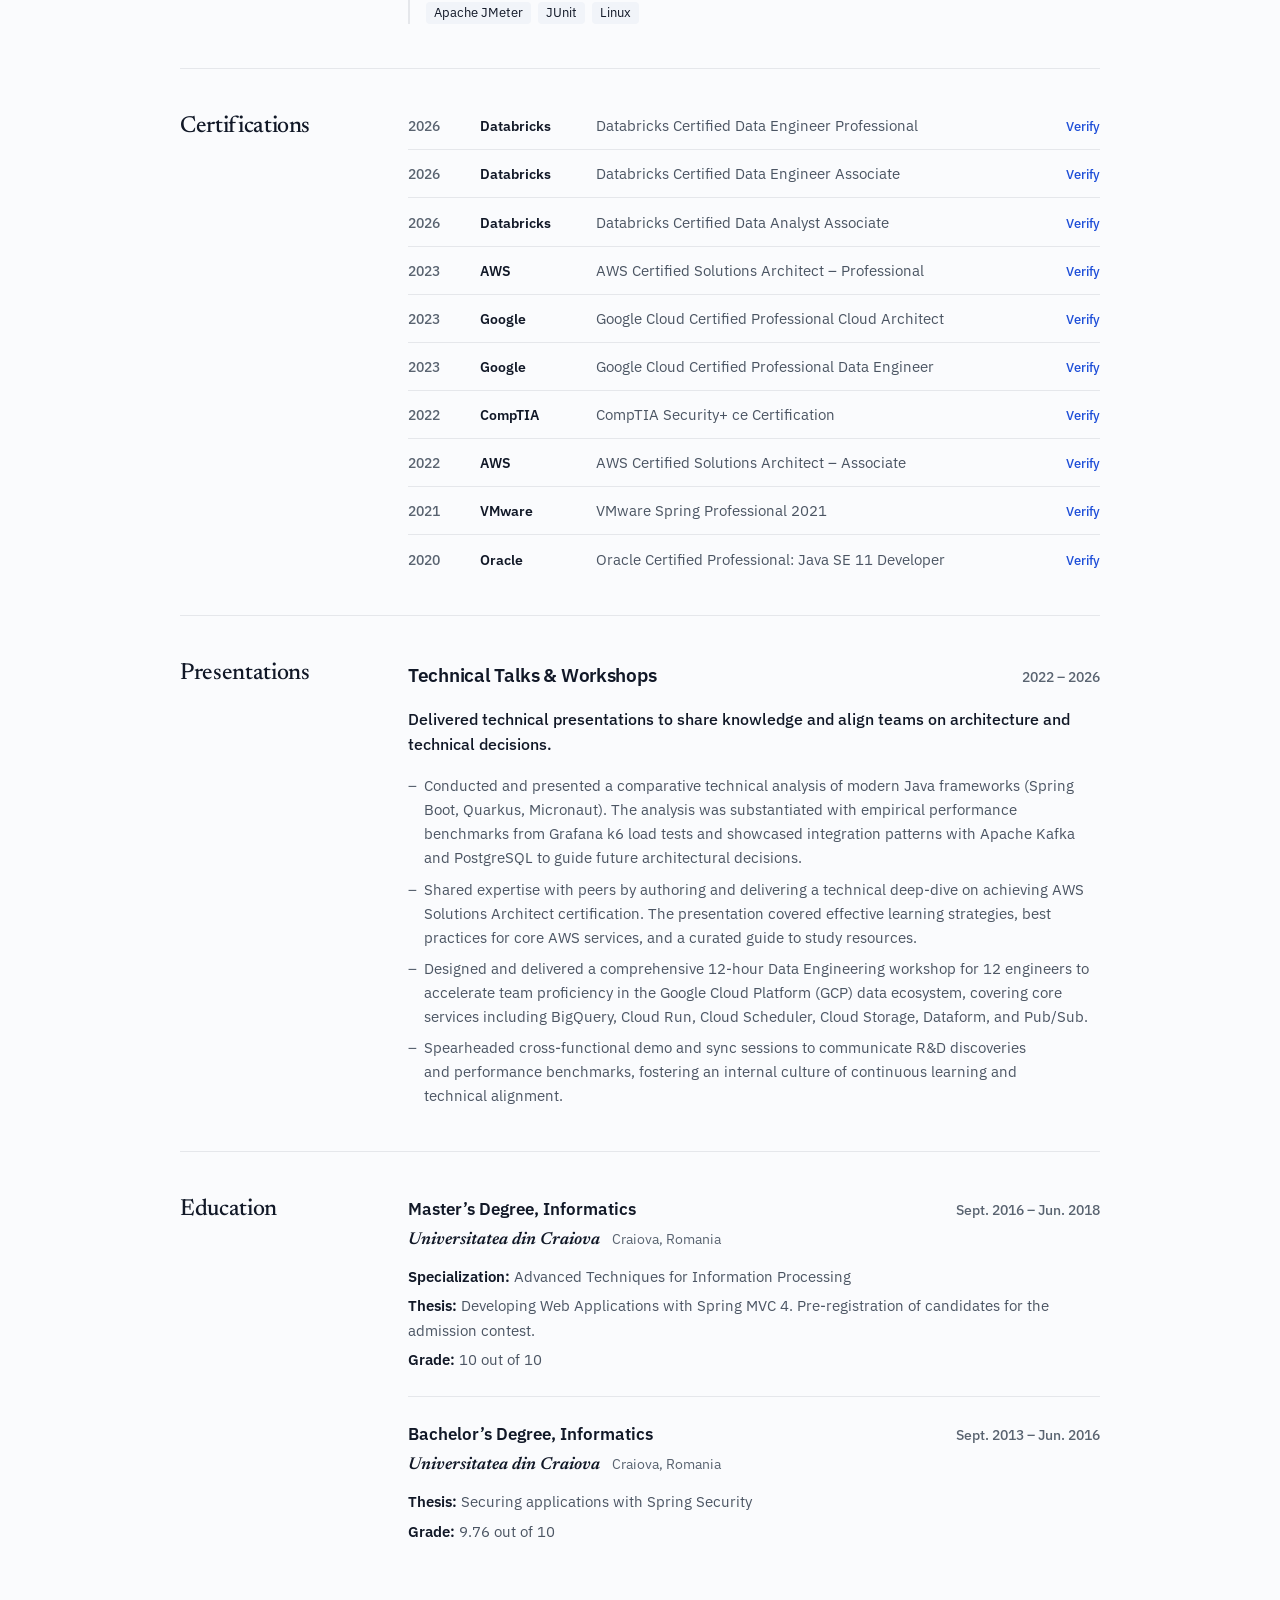
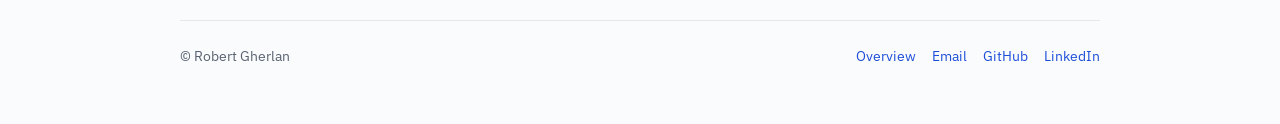
==== commit f0f54451: "Pushed some more fixes." ====
--- a/resume.html
+++ b/resume.html
@@ -408,9 +408,9 @@
                                         <li>
                                             Partnered with business stakeholders to translate sustainability requirements into high-level
                                             and low-level architectures for a 6-engineer team, migrating the enterprise Data Warehouse from
-                                            Cloud SQL to Google BigQuery (handling tables up to 30&nbsp;TB alongside aggregated reporting
-                                            tables)&mdash;cutting infrastructure costs, boosting query performance, and establishing
-                                            end-to-end lineage via Dataform and Google Cloud Dataplex (Knowledge Catalog).
+                                            Cloud SQL to Google BigQuery&mdash;cutting infrastructure costs, boosting query performance,
+                                            strengthening security, and establishing end-to-end lineage via Dataform and Google Cloud
+                                            Dataplex (Knowledge Catalog).
                                         </li>
                                         <li>
                                             Migrated curated Gold-layer datasets calculated in Google BigQuery to Databricks (Apache Spark
@@ -474,8 +474,10 @@
                                             infrastructure operational costs by 80% while improving system scalability and performance.
                                         </li>
                                         <li>
-                                            Architected a high-throughput Google Cloud Dataflow pipeline processing 200M+&nbsp;daily sales events,
-                                            cutting end-to-end latency by 30% and accelerating downstream analytics and reporting.
+                                            Architected a high-throughput Google Cloud Dataflow pipeline streaming 200M+&nbsp;daily sales
+                                            events from Cloud Pub/Sub into Google BigQuery (managing tables up to 30&nbsp;TB and building
+                                            smaller aggregated tables for reporting), cutting end-to-end latency by 30% and accelerating
+                                            downstream analytics.
                                         </li>
                                         <li>
                                             Automated GCP data infrastructure provisioning using Terraform and custom Python health-check scripts,
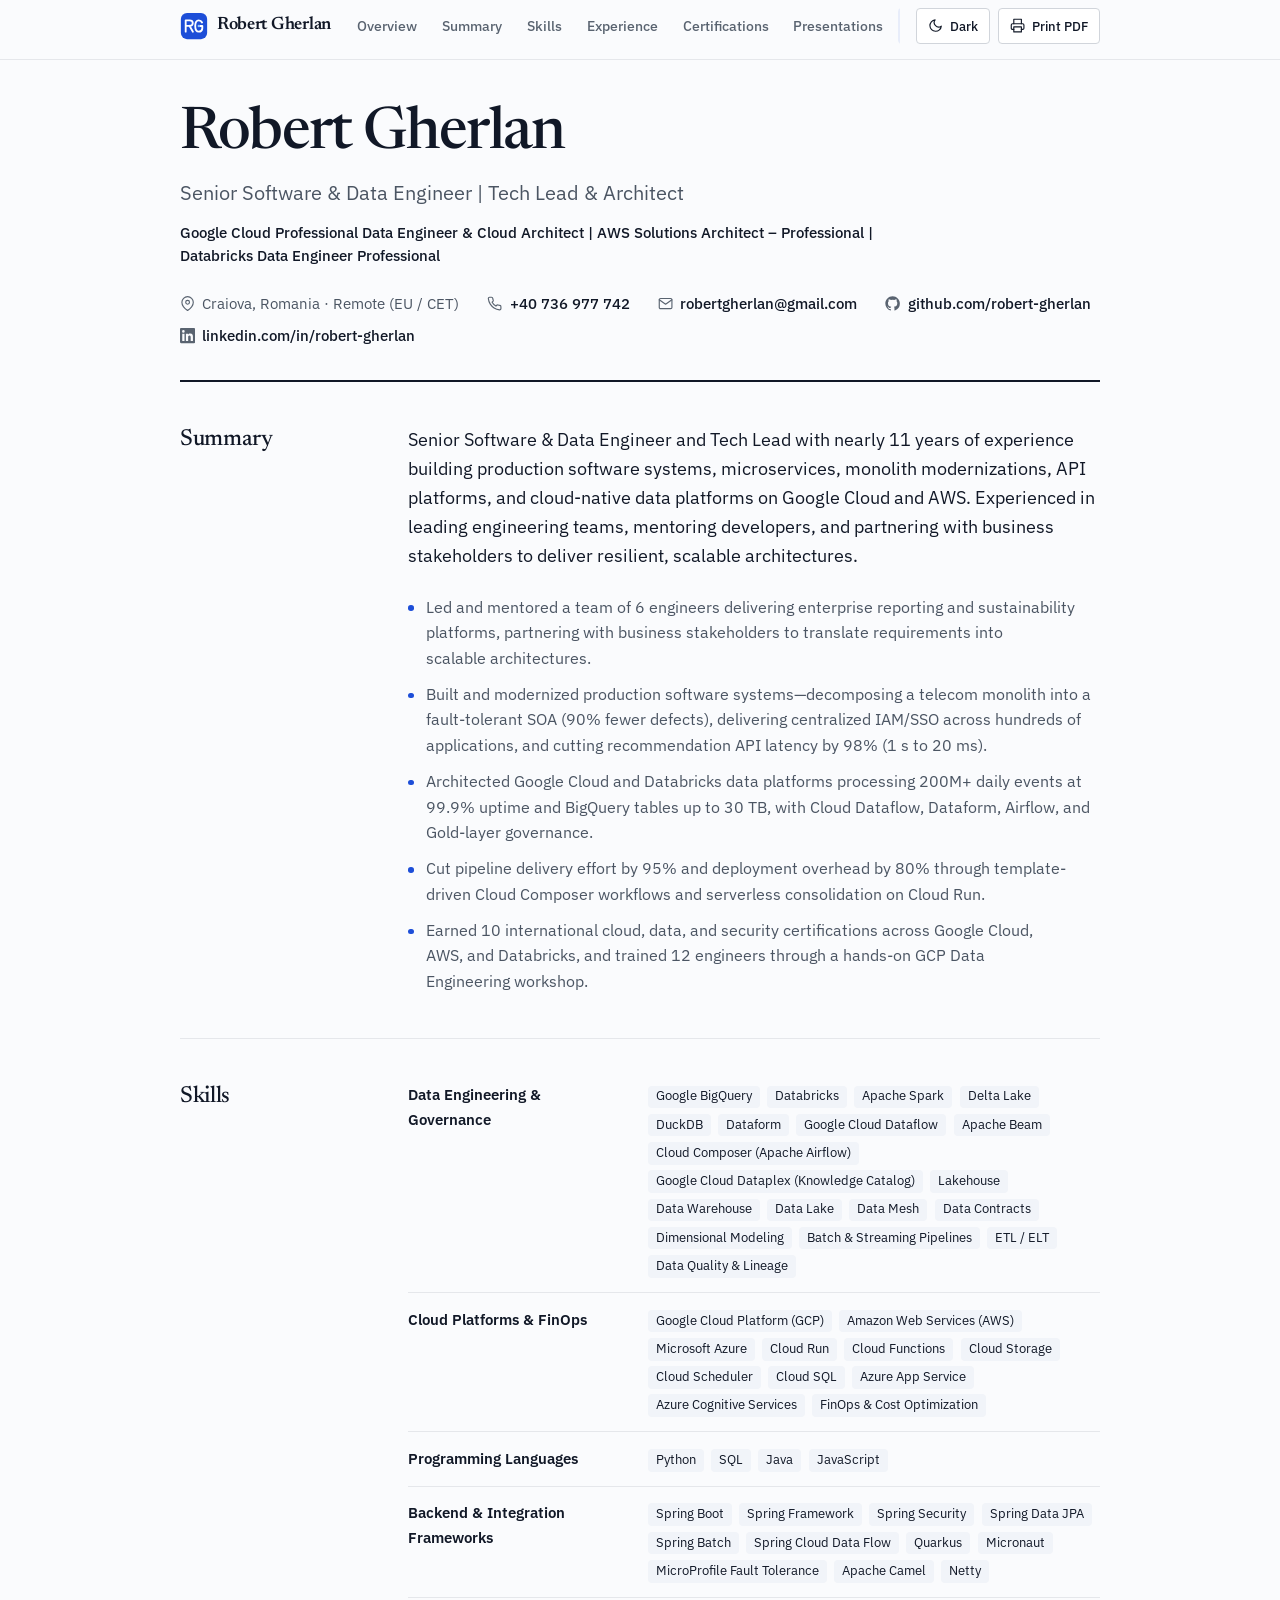
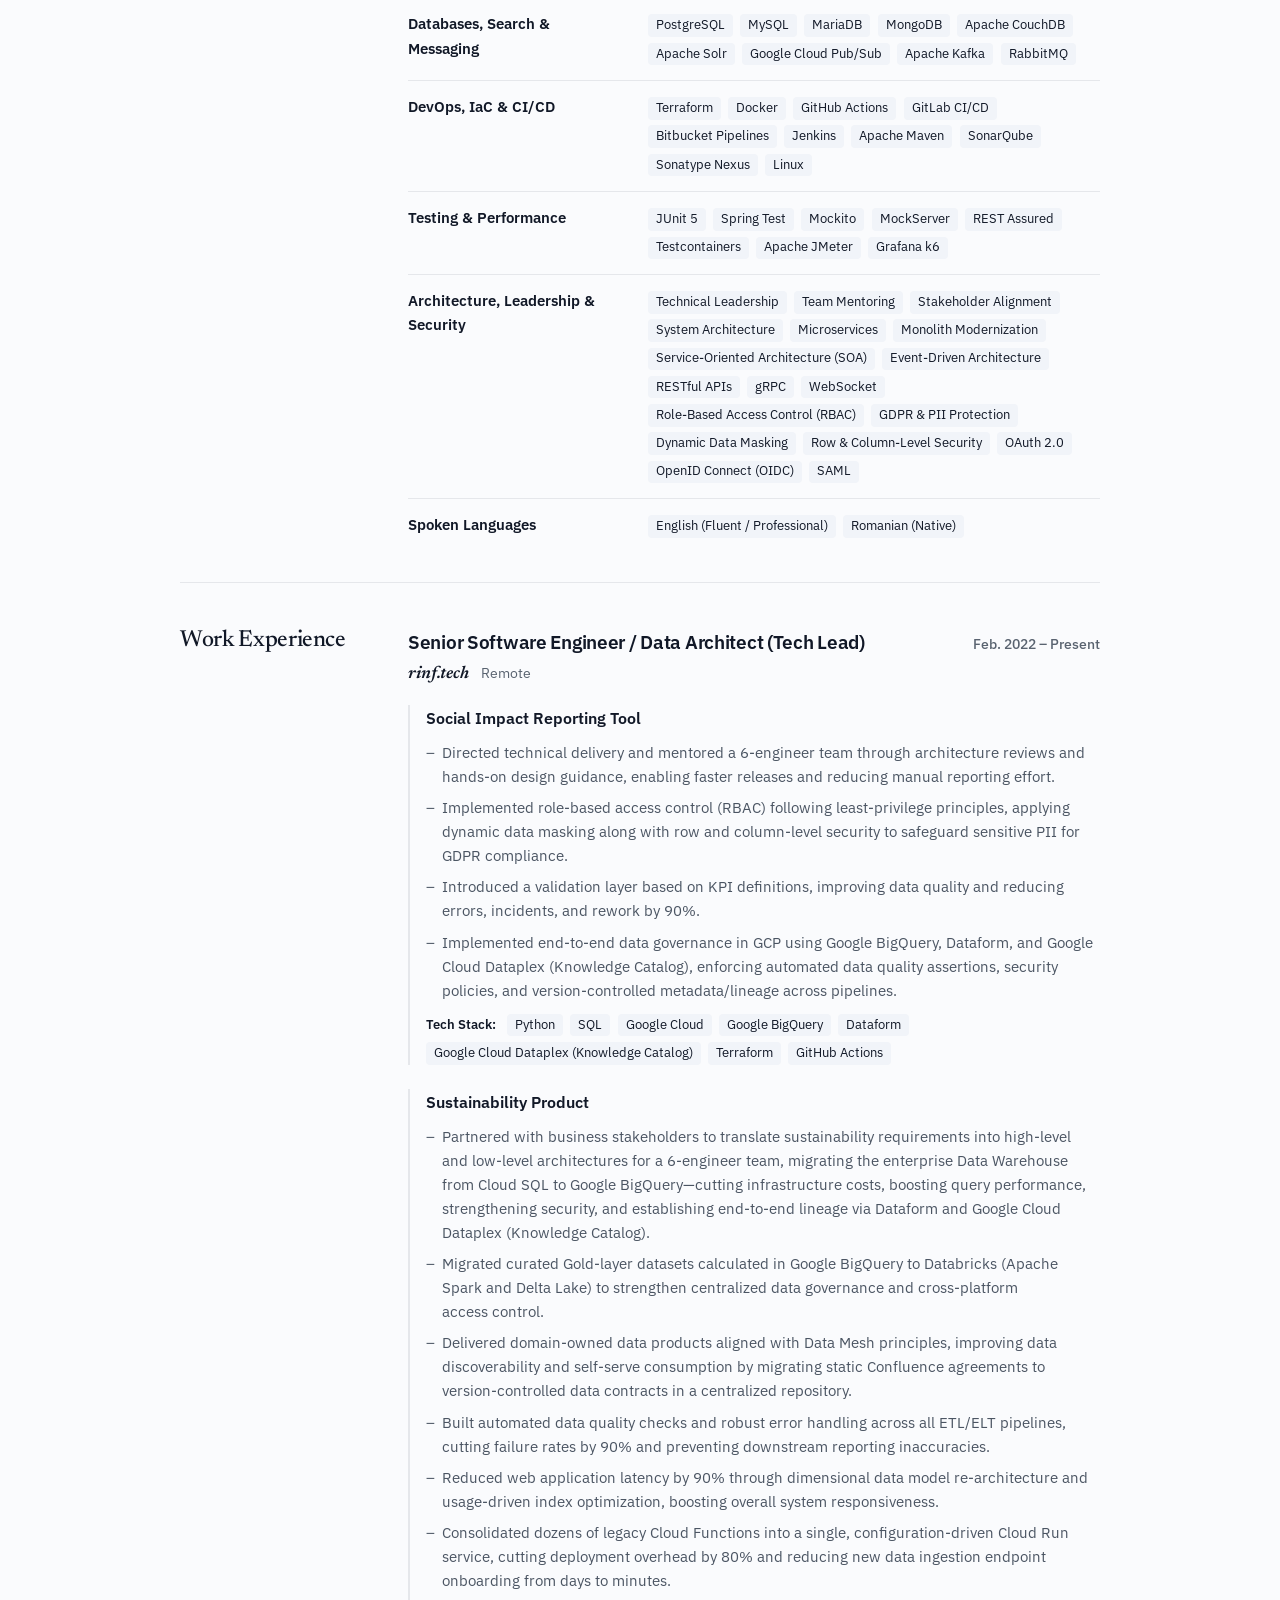
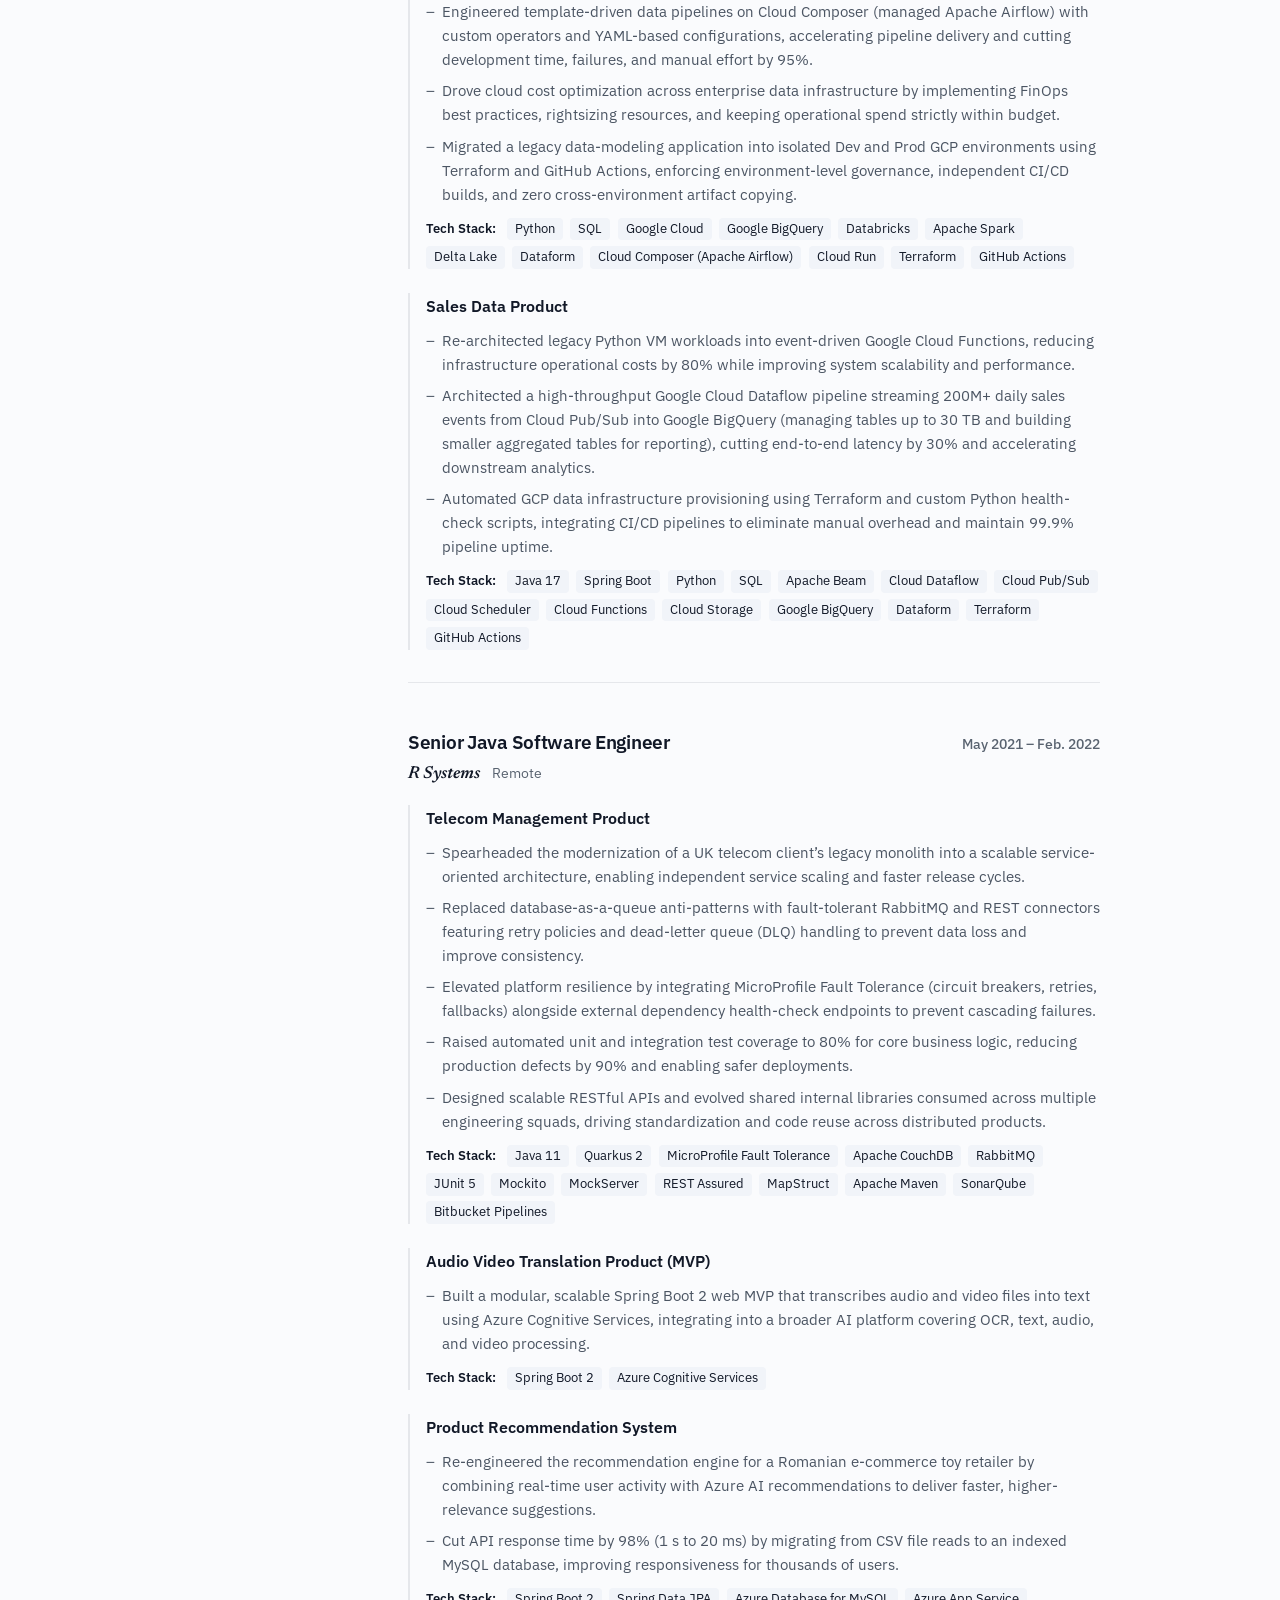
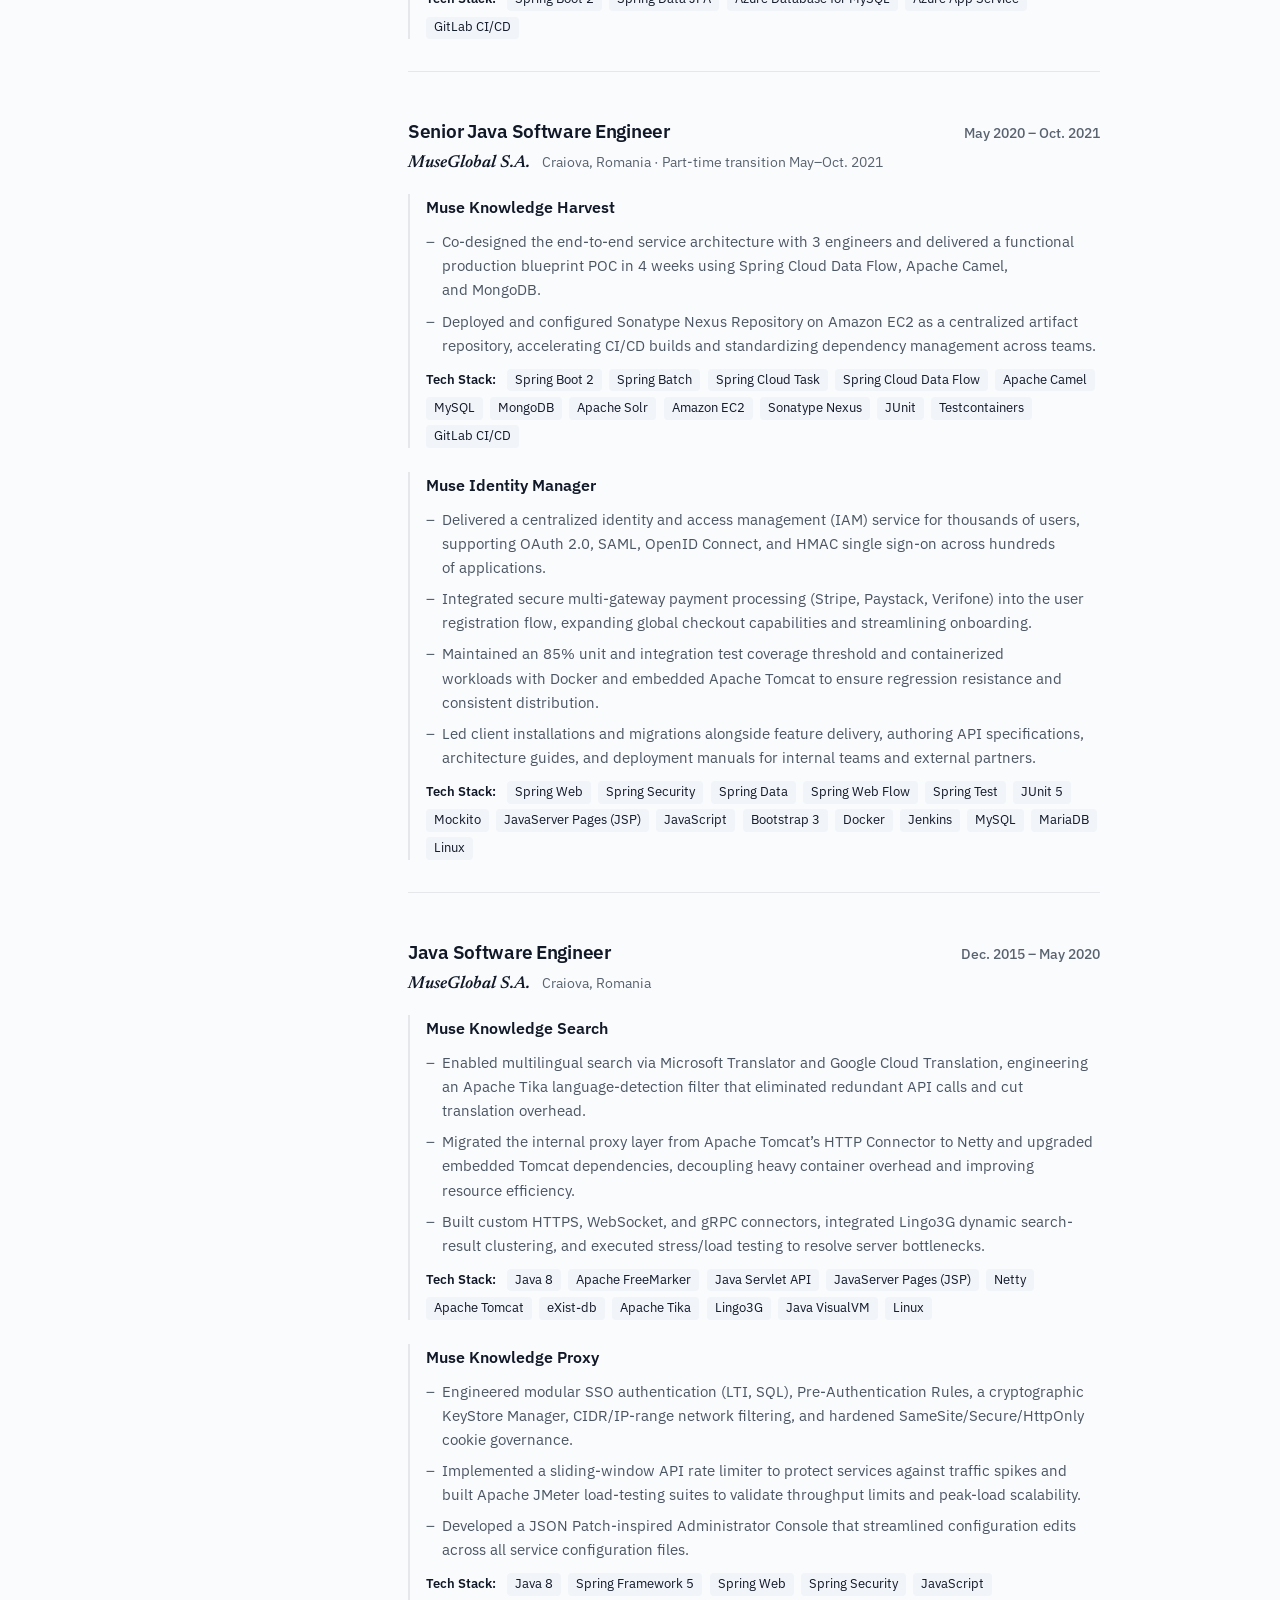
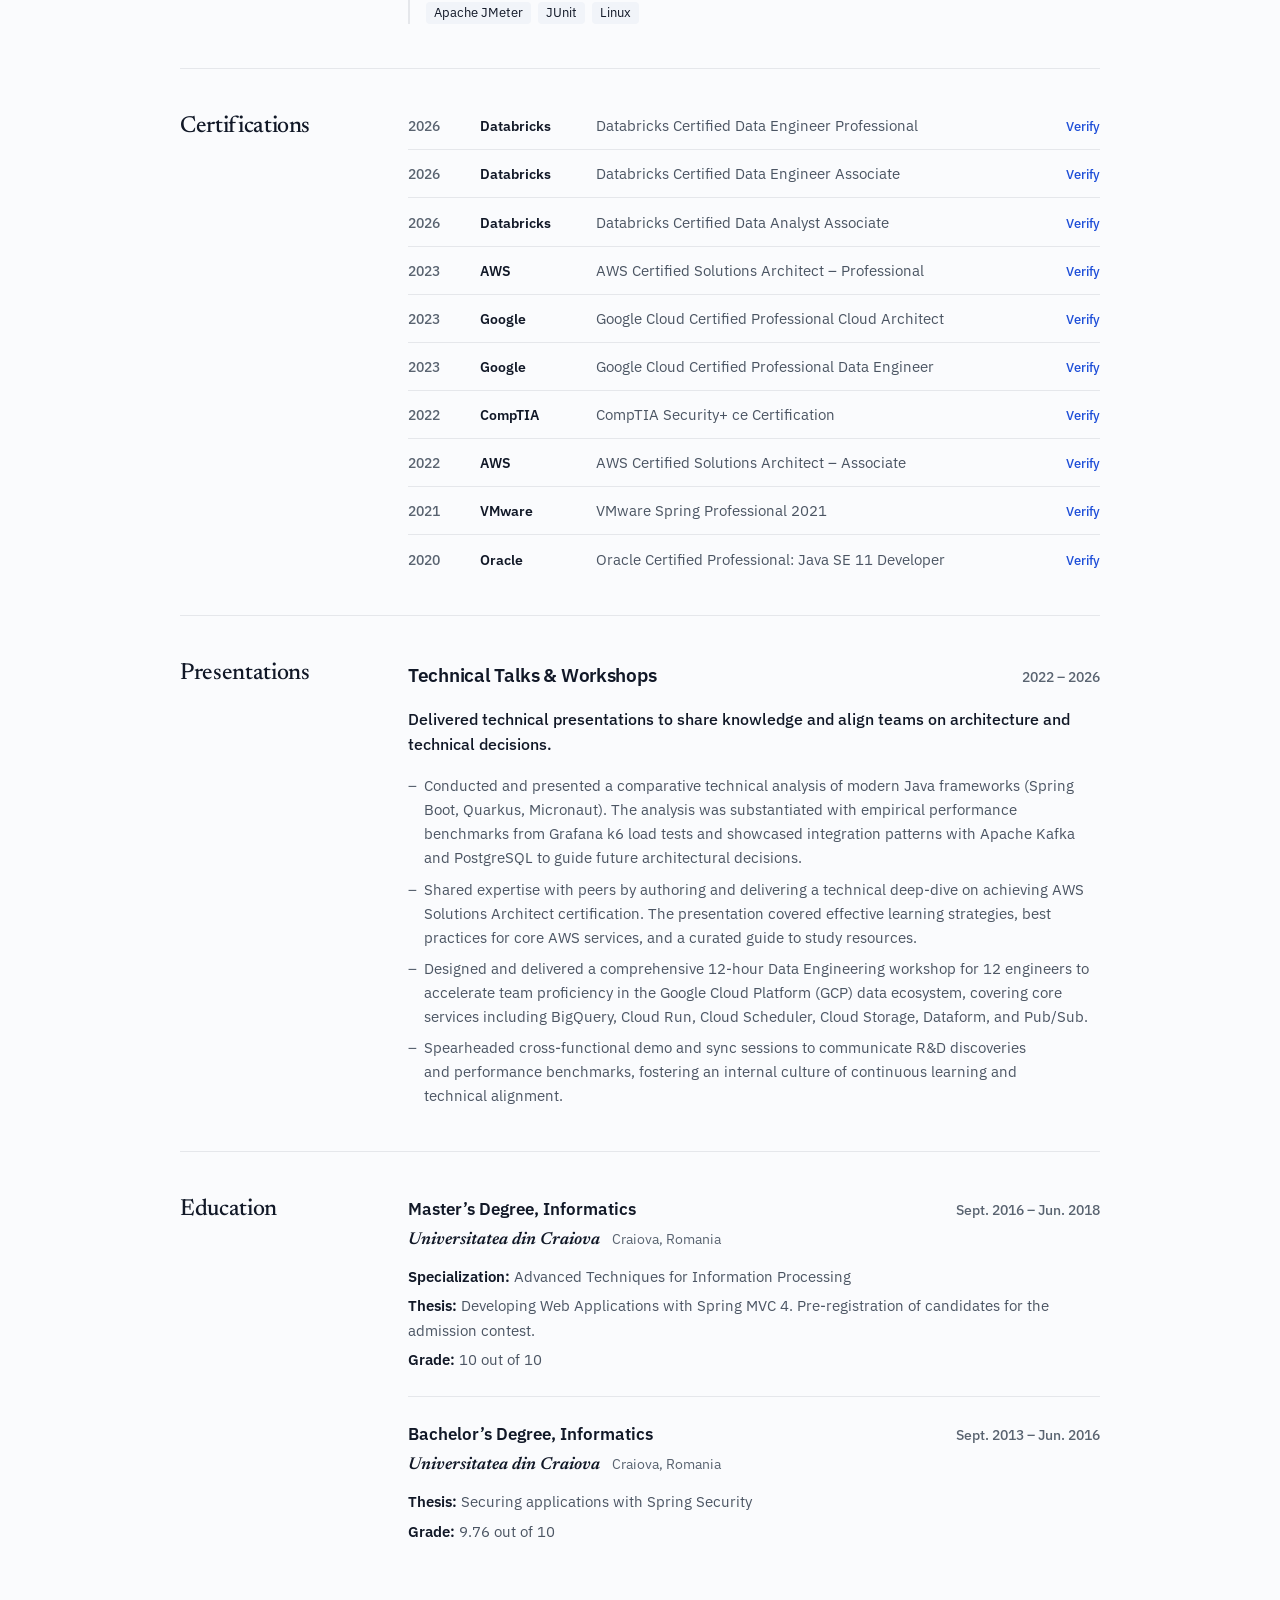
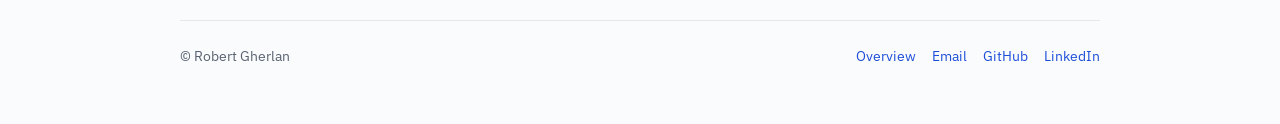
==== commit 1f6a2b02: "Generated and used the favicon on both pages." ====
--- a/resume.html
+++ b/resume.html
@@ -16,7 +16,7 @@
         />
         <meta property="og:type" content="website" />
         <title>Robert Gherlan - Resume</title>
-        <link rel="icon" type="image/x-icon" href="assets/img/favicon.ico" />
+        <link rel="icon" type="image/svg+xml" href="assets/img/favicon.svg" />
 
         <!-- Typography: Newsreader (Editorial Display) + IBM Plex Sans (Technical Body) -->
         <link rel="preconnect" href="https://fonts.googleapis.com" />
@@ -49,7 +49,10 @@
         <!-- Sticky Top Navigation -->
         <header class="site-header">
             <div class="site-header-inner">
-                <a class="site-brand" href="index.html">Robert Gherlan</a>
+                <a class="site-brand" href="index.html" aria-label="Robert Gherlan - Overview">
+                    <img class="brand-mark" src="assets/img/favicon.svg" alt="" width="28" height="28" aria-hidden="true" />
+                    <span class="brand-name">Robert Gherlan</span>
+                </a>
 
                 <nav class="site-nav" aria-label="Resume sections">
                     <a class="site-nav-link" href="index.html">Overview</a>
--- a/css/styles.css
+++ b/css/styles.css
@@ -174,6 +174,9 @@
 }
 
 .site-brand {
+    display: inline-flex;
+    align-items: center;
+    gap: 0.55rem;
     font-family: var(--font-display);
     font-size: 1.125rem;
     font-weight: 600;
@@ -181,6 +184,13 @@
     color: var(--color-ink);
     text-decoration: none;
     white-space: nowrap;
+    flex-shrink: 0;
+}
+
+.brand-mark {
+    width: 1.75rem;
+    height: 1.75rem;
+    display: block;
     flex-shrink: 0;
 }
 
@@ -949,7 +959,7 @@
         padding-top: var(--space-5);
     }
 
-    .site-brand {
+    .brand-name {
         display: none;
     }
 
